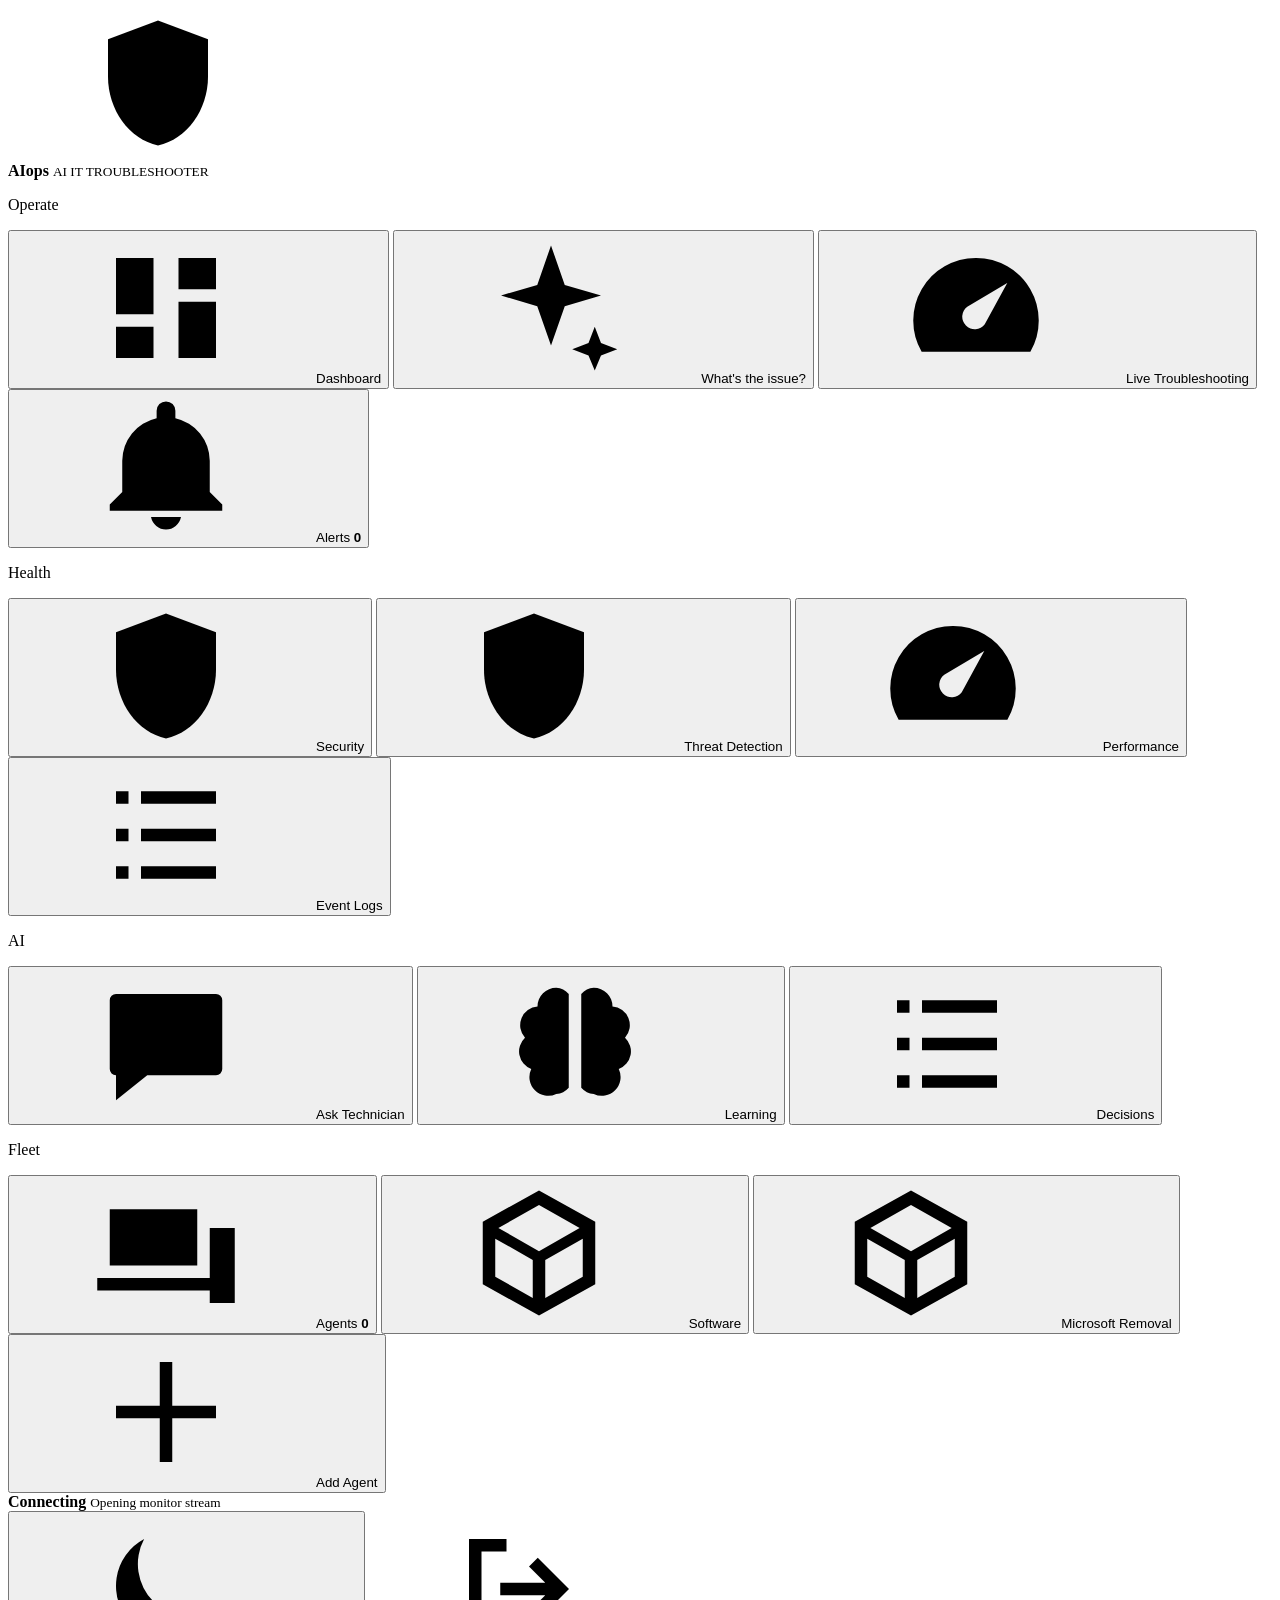
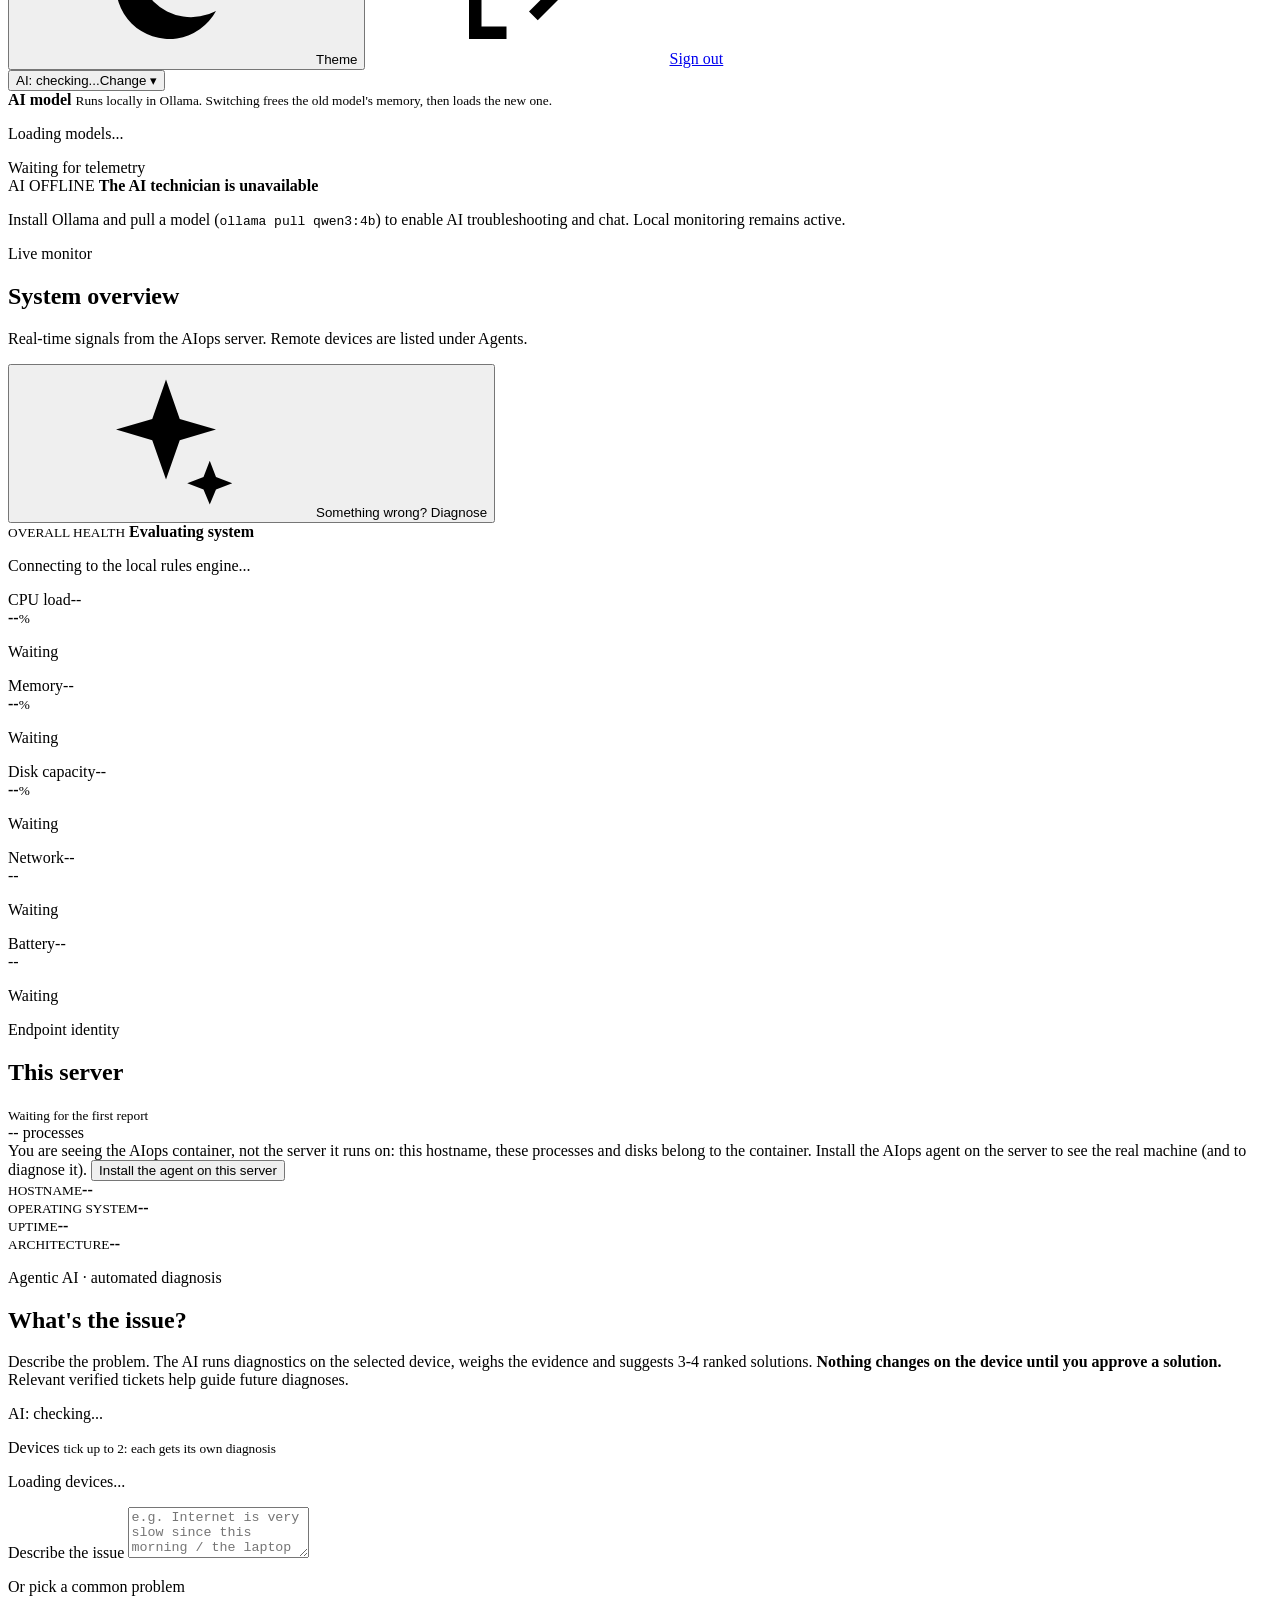
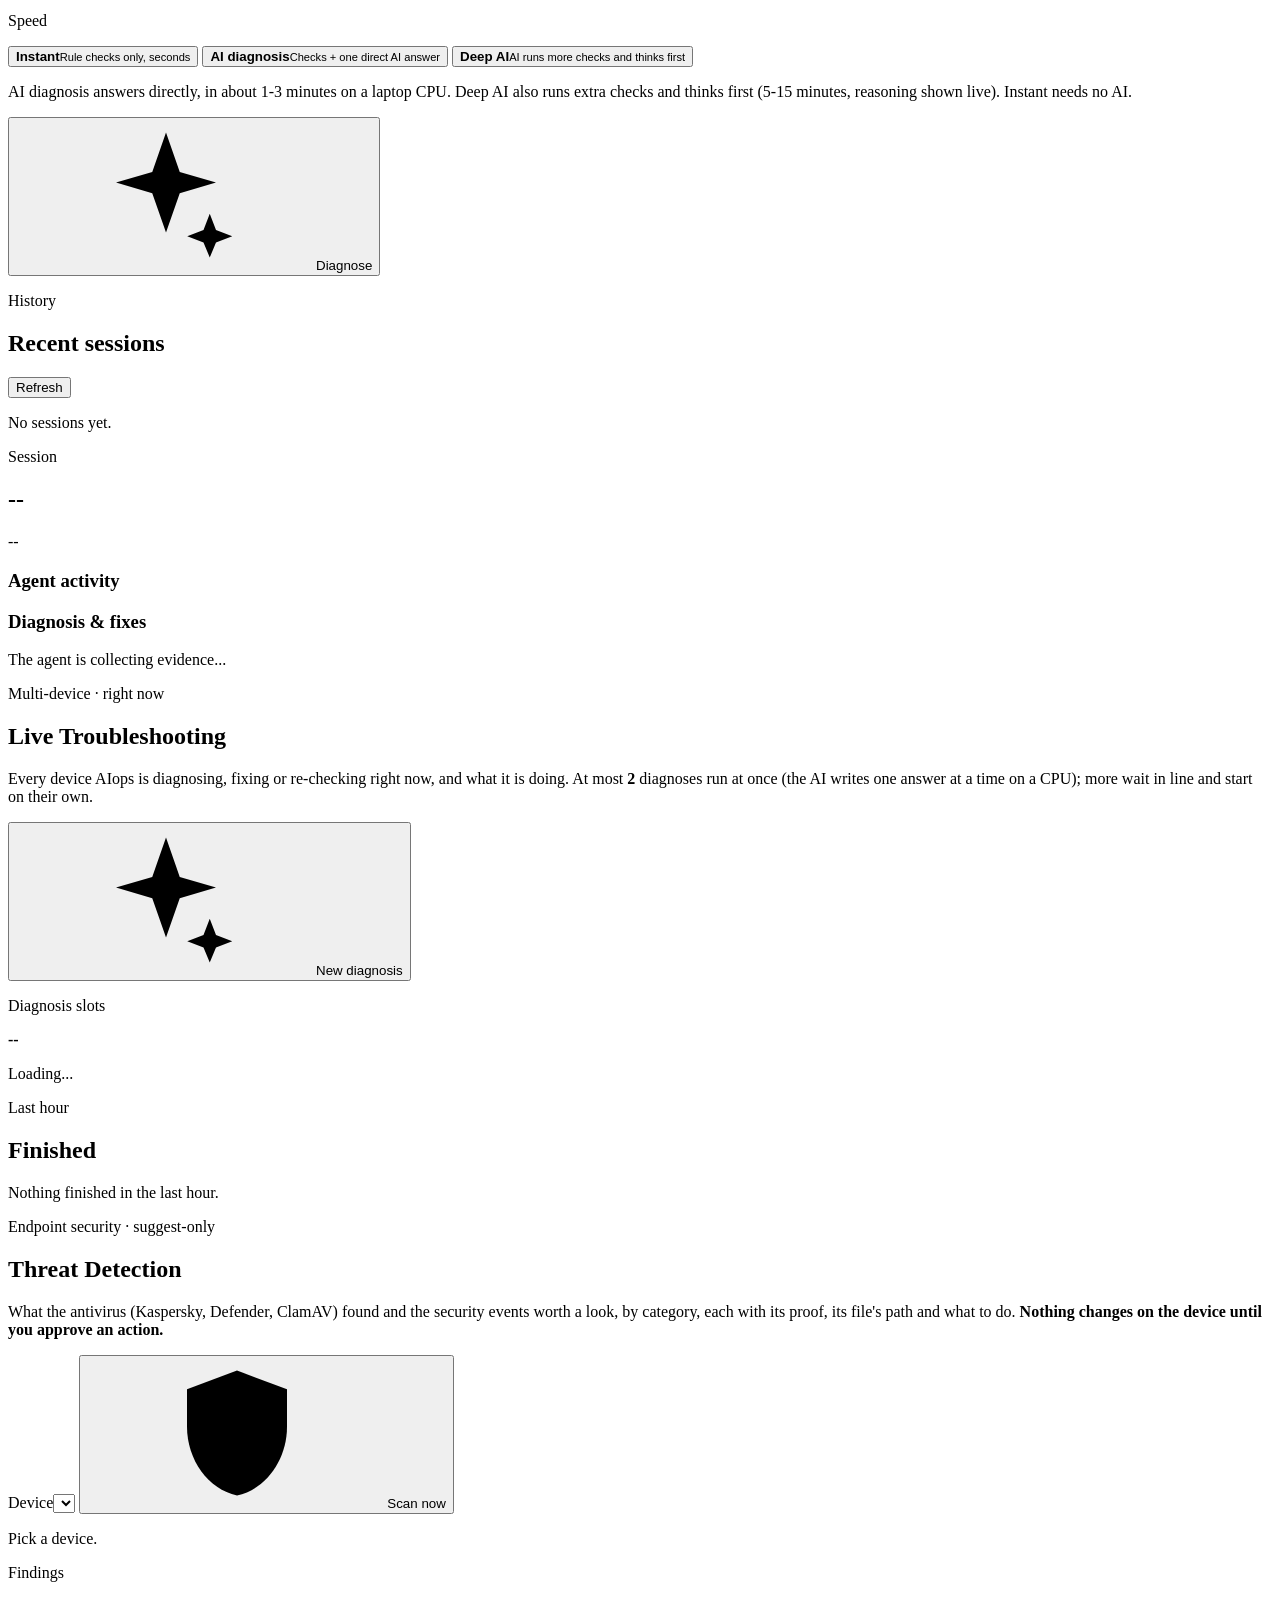
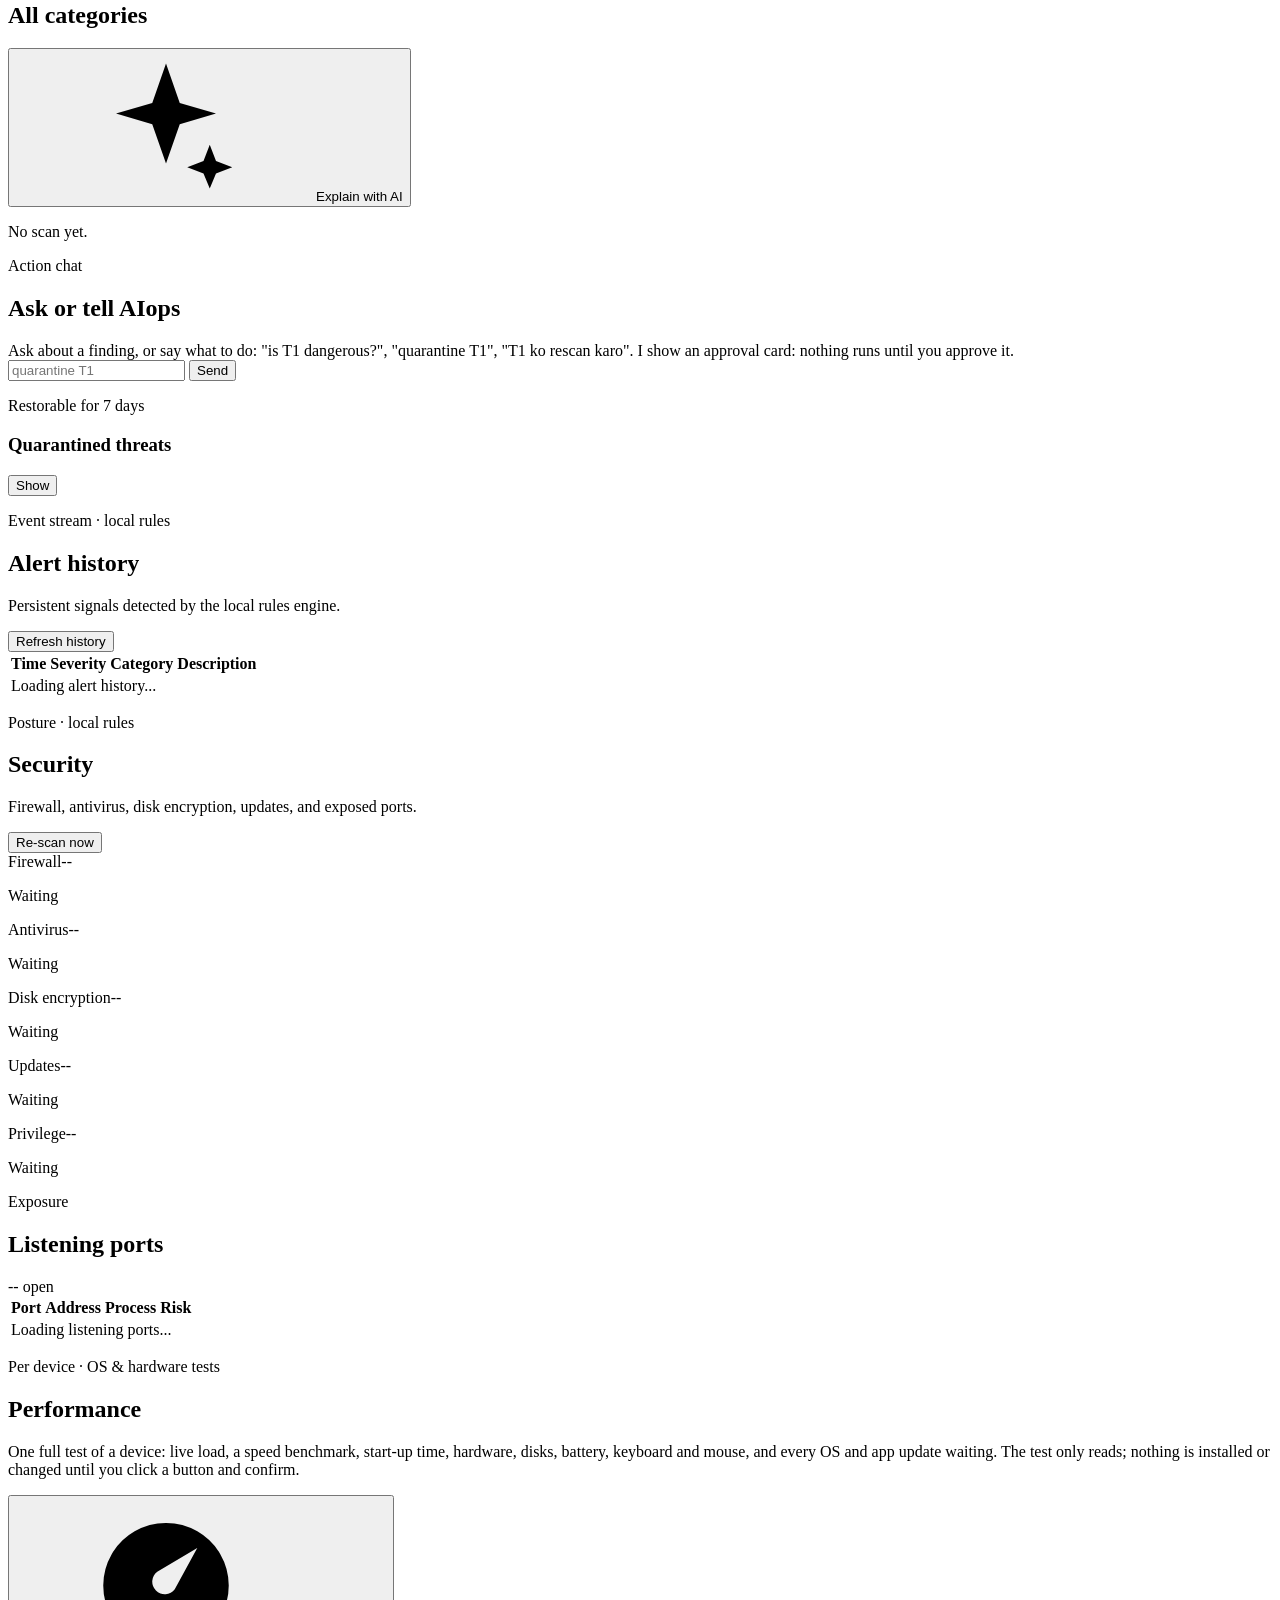
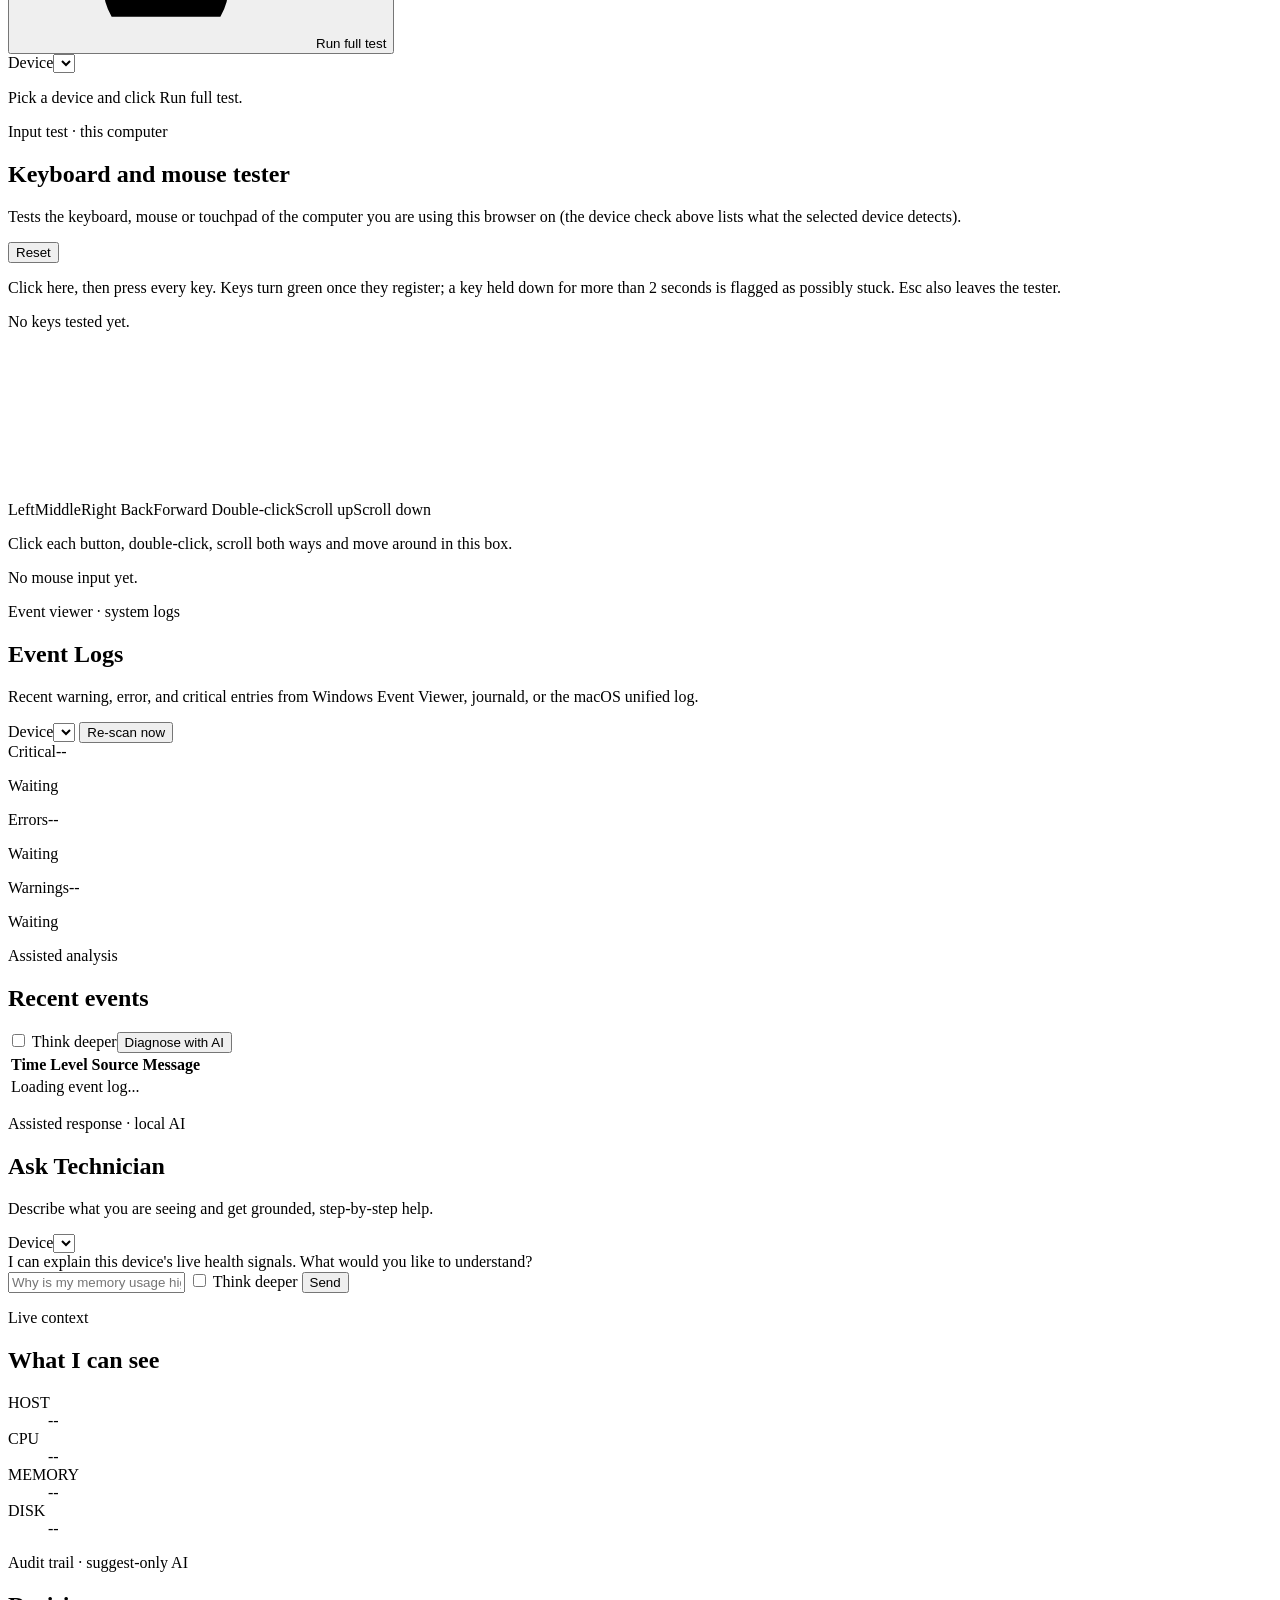
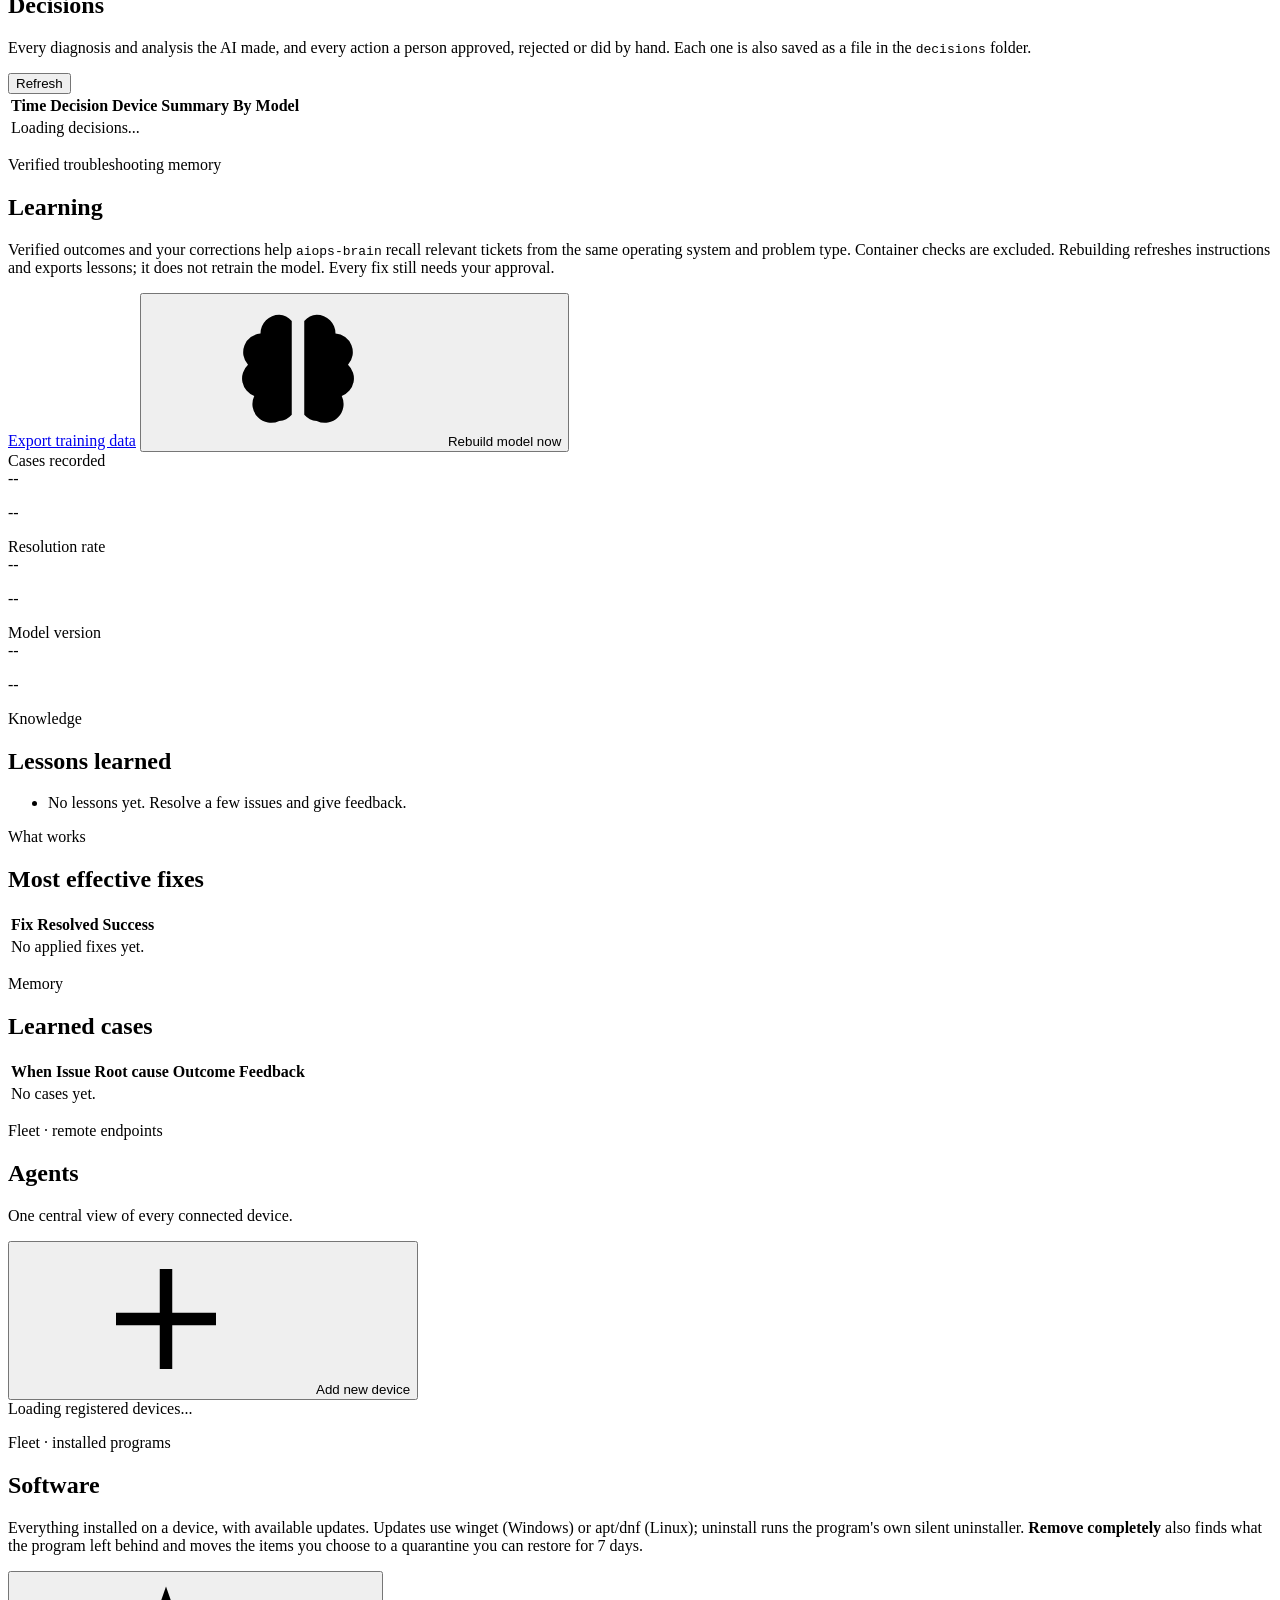
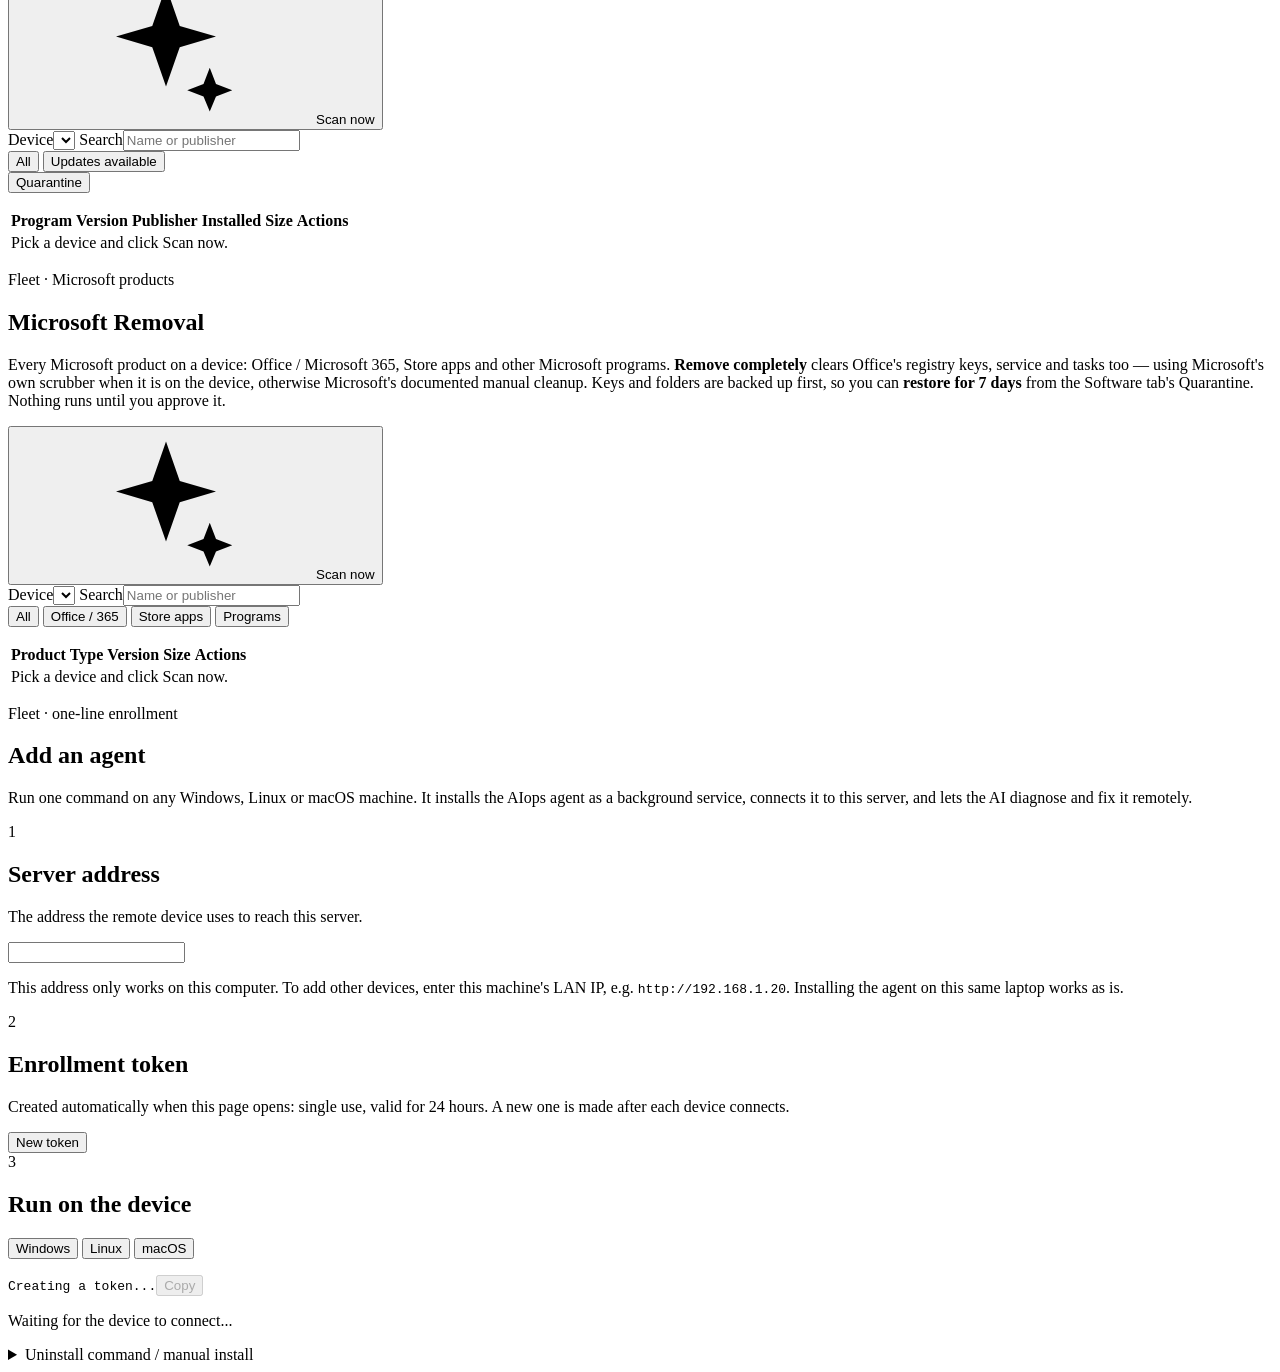
==== frontend/index.html @ 97a1228c "version 1.5.2" ====
<!doctype html>
<html lang="en" data-theme="dark">
<head>
  <meta charset="utf-8">
  <meta name="viewport" content="width=device-width, initial-scale=1">
  <title>AIops · AI IT Troubleshooter</title>
  <link rel="icon" href="data:image/svg+xml,%3Csvg xmlns='http://www.w3.org/2000/svg' viewBox='0 0 32 32'%3E%3Crect width='32' height='32' rx='8' fill='%235b8cff'/%3E%3Cpath d='M16 6l8 3v6c0 5-3.4 9.4-8 11-4.6-1.6-8-6-8-11V9z' fill='white'/%3E%3C/svg%3E">
  <link rel="stylesheet" href="/static/style.css?v=20261030c">
  <script>
    try { const saved = localStorage.getItem('sentinel-theme'); if (saved) document.documentElement.dataset.theme = saved; } catch (_error) {}
  </script>
</head>
<body>
  <svg width="0" height="0" style="position:absolute" aria-hidden="true">
    <symbol id="i-dashboard" viewBox="0 0 24 24"><path d="M4 13h6V4H4zm0 7h6v-5H4zm10 0h6v-9h-6zm0-16v5h6V4z"/></symbol>
    <symbol id="i-spark" viewBox="0 0 24 24"><path d="M12 2l2.2 6.3L20 10l-5.8 1.7L12 18l-2.2-6.3L4 10l5.8-1.7zM19 15l1 2.6 2.6 1-2.6 1L19 22l-1-2.4-2.6-1 2.6-1z"/></symbol>
    <symbol id="i-bell" viewBox="0 0 24 24"><path d="M12 22a2.5 2.5 0 002.4-2h-4.8A2.5 2.5 0 0012 22zm7-6V11a7 7 0 00-5.5-6.8V3a1.5 1.5 0 00-3 0v1.2A7 7 0 005 11v5l-2 2v1h18v-1z"/></symbol>
    <symbol id="i-shield" viewBox="0 0 24 24"><path d="M12 2l8 3v6c0 5.3-3.4 10-8 11-4.6-1-8-5.7-8-11V5z"/></symbol>
    <symbol id="i-gauge" viewBox="0 0 24 24"><path d="M12 4a10 10 0 00-8.7 15h17.4A10 10 0 0012 4zm1.4 10.6a2 2 0 11-2.8-2.8L17 8z"/></symbol>
    <symbol id="i-list" viewBox="0 0 24 24"><path d="M4 5h2v2H4zm4 0h12v2H8zM4 11h2v2H4zm4 0h12v2H8zm-4 6h2v2H4zm4 0h12v2H8z"/></symbol>
    <symbol id="i-chat" viewBox="0 0 24 24"><path d="M4 4h16a1 1 0 011 1v11a1 1 0 01-1 1H9l-5 4v-4H4a1 1 0 01-1-1V5a1 1 0 011-1z"/></symbol>
    <symbol id="i-brain" viewBox="0 0 24 24"><path d="M9 3a3 3 0 00-3 3 3 3 0 00-2 5 3 3 0 001 5 3 3 0 004 4 3 3 0 002-1V4a3 3 0 00-2-1zm6 0a3 3 0 013 3 3 3 0 012 5 3 3 0 01-1 5 3 3 0 01-4 4 3 3 0 01-2-1V4a3 3 0 012-1z"/></symbol>
    <symbol id="i-devices" viewBox="0 0 24 24"><path d="M3 5h14v9H3zm-2 11h18v2H1zM19 8h4v12h-4z"/></symbol>
    <symbol id="i-box" viewBox="0 0 24 24"><path d="M12 2l9 5v10l-9 5-9-5V7zm0 2.3L5.5 8 12 11.7 18.5 8zM5 9.7v6.1l6 3.4v-6.1zm8 9.5l6-3.4V9.7l-6 3.4z"/></symbol>
    <symbol id="i-plus" viewBox="0 0 24 24"><path d="M11 4h2v7h7v2h-7v7h-2v-7H4v-2h7z"/></symbol>
    <symbol id="i-moon" viewBox="0 0 24 24"><path d="M20 15.5A8.5 8.5 0 018.5 4a8.5 8.5 0 1011.5 11.5z"/></symbol>
    <symbol id="i-logout" viewBox="0 0 24 24"><path d="M10 4H4v16h6v-2H6V6h4zm5 3l-1.4 1.4 2.6 2.6H9v2h7.2l-2.6 2.6L15 17l5-5z"/></symbol>
  </svg>

  <div class="app-shell">

    <aside class="sidebar">
      <div class="brand">
        <span class="brand-mark"><svg><use href="#i-shield"/></svg></span>
        <div>
          <strong><span class="brand-ai">AI</span>ops</strong>
          <small>AI IT TROUBLESHOOTER</small>
        </div>
      </div>

      <nav aria-label="Primary navigation">
        <p class="nav-group">Operate</p>
        <button class="nav-item active" data-tab="dashboard"><svg><use href="#i-dashboard"/></svg>Dashboard</button>
        <button class="nav-item nav-highlight" data-tab="troubleshoot"><svg><use href="#i-spark"/></svg>What's the issue?</button>
        <button class="nav-item" data-tab="live"><svg><use href="#i-gauge"/></svg>Live Troubleshooting <b id="live-count"></b></button>
        <button class="nav-item" data-tab="alerts"><svg><use href="#i-bell"/></svg>Alerts <b id="alert-count">0</b></button>
        <p class="nav-group">Health</p>
        <button class="nav-item" data-tab="security"><svg><use href="#i-shield"/></svg>Security</button>
        <button class="nav-item" data-tab="threats"><svg><use href="#i-shield"/></svg>Threat Detection <b id="threat-count"></b></button>
        <button class="nav-item" data-tab="performance"><svg><use href="#i-gauge"/></svg>Performance</button>
        <button class="nav-item" data-tab="logs"><svg><use href="#i-list"/></svg>Event Logs</button>
        <p class="nav-group">AI</p>
        <button class="nav-item" data-tab="technician"><svg><use href="#i-chat"/></svg>Ask Technician</button>
        <button class="nav-item" data-tab="learning"><svg><use href="#i-brain"/></svg>Learning <b id="learn-count"></b></button>
        <button class="nav-item" data-tab="decisions"><svg><use href="#i-list"/></svg>Decisions</button>
        <p class="nav-group">Fleet</p>
        <button class="nav-item" data-tab="agents"><svg><use href="#i-devices"/></svg>Agents <b id="agent-count">0</b></button>
        <button class="nav-item" data-tab="software"><svg><use href="#i-box"/></svg>Software</button>
        <button class="nav-item" data-tab="microsoft"><svg><use href="#i-box"/></svg>Microsoft Removal</button>
        <button class="nav-item" data-tab="add-agent"><svg><use href="#i-plus"/></svg>Add Agent</button>
      </nav>

      <div class="sidebar-foot">
        <div id="connection-state" class="connection-state">
          <span id="connection-dot"></span>
          <div>
            <strong id="connection-label">Connecting</strong>
            <small id="connection-detail">Opening monitor stream</small>
          </div>
        </div>
        <div class="sidebar-actions">
          <button id="theme-toggle" class="icon-button" title="Toggle light / dark theme"><svg><use href="#i-moon"/></svg>Theme</button>
          <a href="/logout" class="icon-button sidebar-logout" title="Sign out"><svg><use href="#i-logout"/></svg>Sign out</a>
        </div>
      </div>
    </aside>

    <main class="content">
      <div class="topbar">
        <div class="model-switcher">
          <button id="ai-chip" class="ai-chip" type="button" aria-haspopup="dialog" aria-expanded="false" aria-controls="model-panel" title="Switch AI model"><span class="dot"></span><span id="ai-chip-text">AI: checking...</span><span class="chip-switch">Change ▾</span></button>
          <div id="model-panel" class="model-panel hidden" role="dialog" aria-label="AI model">
            <div class="model-panel-head">
              <strong>AI model</strong>
              <small>Runs locally in Ollama. Switching frees the old model's memory, then loads the new one.</small>
            </div>
            <div id="model-list" class="model-list"><p class="soft-label">Loading models...</p></div>
            <p id="model-panel-status" class="model-panel-status" role="status"></p>
          </div>
        </div>
        <span id="last-updated" class="timestamp">Waiting for telemetry</span>
      </div>

      <div id="ai-banner" class="ai-banner hidden">
        <span>AI OFFLINE</span>
        <strong>The AI technician is unavailable</strong>
        <p id="ai-banner-detail">Install Ollama and pull a model (<code>ollama pull qwen3:4b</code>) to enable AI troubleshooting and chat. Local monitoring remains active.</p>
      </div>

      <!-- ============================== DASHBOARD ============================== -->
      <section id="dashboard" class="tab active-tab">
        <header class="page-heading">
          <div>
            <p class="kicker">Live monitor</p>
            <h1>System overview</h1>
            <p class="subheading">Real-time signals from the AIops server. Remote devices are listed under Agents.</p>
          </div>
          <button class="primary-button" data-goto="troubleshoot"><svg><use href="#i-spark"/></svg>Something wrong? Diagnose</button>
        </header>

        <div id="health-banner" class="health-banner loading">
          <span class="health-pulse"></span>
          <div>
            <small>OVERALL HEALTH</small>
            <strong id="health-title">Evaluating system</strong>
            <p id="health-message">Connecting to the local rules engine...</p>
          </div>
        </div>

        <div class="metric-grid">
          <article class="metric-card">
            <div class="metric-head"><span>CPU load</span><span id="cpu-state" class="metric-state">--</span></div>
            <div class="gauge" id="cpu-gauge"><strong id="cpu-value">--</strong><small>%</small></div>
            <p id="cpu-detail">Waiting</p>
          </article>
          <article class="metric-card">
            <div class="metric-head"><span>Memory</span><span id="ram-state" class="metric-state">--</span></div>
            <div class="gauge" id="ram-gauge"><strong id="ram-value">--</strong><small>%</small></div>
            <p id="ram-detail">Waiting</p>
          </article>
          <article class="metric-card">
            <div class="metric-head"><span>Disk capacity</span><span id="disk-state" class="metric-state">--</span></div>
            <div class="gauge" id="disk-gauge"><strong id="disk-value">--</strong><small>%</small></div>
            <p id="disk-detail">Waiting</p>
          </article>
          <article class="metric-card">
            <div class="metric-head"><span>Network</span><span id="network-state" class="metric-state">--</span></div>
            <div class="metric-number" id="network-value">--</div>
            <p id="network-detail">Waiting</p>
          </article>
          <article class="metric-card">
            <div class="metric-head"><span>Battery</span><span id="battery-state" class="metric-state">--</span></div>
            <div class="metric-number" id="battery-value">--</div>
            <p id="battery-detail">Waiting</p>
          </article>
        </div>

        <section class="panel">
          <div class="section-heading">
            <div><p class="kicker">Endpoint identity</p><h2>This server</h2><small id="server-source" class="soft-label">Waiting for the first report</small></div>
            <span id="process-count" class="soft-label">-- processes</span>
          </div>
          <div id="server-container-note" class="enroll-warning hidden">
            You are seeing the AIops container, not the server it runs on: this hostname, these processes and disks belong to the container.
            Install the AIops agent on the server to see the real machine (and to diagnose it).
            <button id="install-server-agent" class="ghost-button" type="button">Install the agent on this server</button>
          </div>
          <div class="overview-grid">
            <div><small>HOSTNAME</small><strong id="hostname">--</strong></div>
            <div><small>OPERATING SYSTEM</small><strong id="os-name">--</strong></div>
            <div><small>UPTIME</small><strong id="uptime">--</strong></div>
            <div><small>ARCHITECTURE</small><strong id="architecture">--</strong></div>
          </div>
        </section>
      </section>

      <!-- ============================== TROUBLESHOOT ============================== -->
      <section id="troubleshoot" class="tab">
        <header class="page-heading">
          <div>
            <p class="kicker">Agentic AI · automated diagnosis</p>
            <h1>What's the issue?</h1>
            <p class="subheading">Describe the problem. The AI runs diagnostics on the selected device, weighs the evidence and suggests 3-4 ranked solutions. <strong>Nothing changes on the device until you approve a solution.</strong> Relevant verified tickets help guide future diagnoses.</p>
          </div>
          <span id="ai-model-label" class="soft-label">AI: checking...</span>
        </header>

        <div class="ts-layout">
          <section class="panel ts-form">
            <p class="field-label">Devices <small id="ts-devices-hint" class="soft-label">tick up to 2: each gets its own diagnosis</small></p>
            <div id="ts-devices" class="ts-device-list" role="group" aria-label="Devices to diagnose"><p class="soft-label">Loading devices...</p></div>
            <label class="field-label" for="ts-issue">Describe the issue</label>
            <textarea id="ts-issue" class="field-input" rows="3" maxlength="1000" placeholder="e.g. Internet is very slow since this morning / the laptop hangs whenever Chrome is open"></textarea>
            <p class="field-label">Or pick a common problem</p>
            <div id="ts-playbooks" class="playbook-grid"></div>
            <p class="field-label">Speed</p>
            <div id="ts-mode" class="mode-toggle" role="radiogroup" aria-label="Diagnosis speed">
              <button type="button" class="mode-option" data-mode="instant" role="radio" aria-checked="false"><strong>Instant</strong><small>Rule checks only, seconds</small></button>
              <button type="button" class="mode-option active" data-mode="fast" role="radio" aria-checked="true"><strong>AI diagnosis</strong><small>Checks + one direct AI answer</small></button>
              <button type="button" class="mode-option" data-mode="deep" role="radio" aria-checked="false"><strong>Deep AI</strong><small>AI runs more checks and thinks first</small></button>
            </div>
            <p class="soft-label ts-mode-note">AI diagnosis answers directly, in about 1-3 minutes on a laptop CPU. Deep AI also runs extra checks and thinks first (5-15 minutes, reasoning shown live). Instant needs no AI.</p>
            <div class="ts-actions">
              <button id="ts-start" class="primary-button"><svg><use href="#i-spark"/></svg>Diagnose</button>
              <span id="ts-form-status" class="soft-label"></span>
            </div>
          </section>
          <aside class="panel ts-history">
            <div class="section-heading"><div><p class="kicker">History</p><h2>Recent sessions</h2></div><button id="ts-refresh-history" class="ghost-button">Refresh</button></div>
            <div id="ts-history" class="ts-history-list"><p class="soft-label">No sessions yet.</p></div>
          </aside>
        </div>

        <section id="ts-session" class="panel hidden">
          <div id="ts-session-switch" class="ts-session-switch hidden" role="tablist" aria-label="Sessions started together"></div>
          <div class="section-heading">
            <div><p class="kicker" id="ts-session-device">Session</p><h2 id="ts-session-issue">--</h2></div>
            <span id="ts-session-status" class="status-pill">--</span>
          </div>
          <div class="ts-columns">
            <div>
              <h3 class="ts-subhead">Agent activity</h3>
              <ol id="ts-steps" class="ts-steps"></ol>
            </div>
            <div>
              <h3 class="ts-subhead">Diagnosis &amp; fixes</h3>
              <div id="ts-report" class="ts-report"><p class="soft-label">The agent is collecting evidence...</p></div>
            </div>
          </div>
        </section>
      </section>

      <!-- ============================== LIVE TROUBLESHOOTING ============================== -->
      <section id="live" class="tab">
        <header class="page-heading">
          <div>
            <p class="kicker">Multi-device · right now</p>
            <h1>Live Troubleshooting</h1>
            <p class="subheading">Every device AIops is diagnosing, fixing or re-checking right now, and what it is doing. At most <strong id="live-limit">2</strong> diagnoses run at once (the AI writes one answer at a time on a CPU); more wait in line and start on their own.</p>
          </div>
          <button class="primary-button" type="button" data-goto="troubleshoot"><svg><use href="#i-spark"/></svg>New diagnosis</button>
        </header>
        <section class="panel">
          <div class="live-slots">
            <div><p class="kicker">Diagnosis slots</p><strong id="live-slots-text">--</strong></div>
            <div id="live-slot-bar" class="live-slot-bar" aria-hidden="true"></div>
          </div>
          <div id="live-sessions" class="live-grid"><p class="soft-label">Loading...</p></div>
        </section>
        <section class="panel">
          <div class="section-heading"><div><p class="kicker">Last hour</p><h2>Finished</h2></div></div>
          <div id="live-recent" class="ts-history-list"><p class="soft-label">Nothing finished in the last hour.</p></div>
        </section>
      </section>

      <!-- ============================== THREAT DETECTION ============================== -->
      <section id="threats" class="tab">
        <header class="page-heading">
          <div>
            <p class="kicker">Endpoint security · suggest-only</p>
            <h1>Threat Detection</h1>
            <p class="subheading">What the antivirus (Kaspersky, Defender, ClamAV) found and the security events worth a look, by category, each with its proof, its file's path and what to do. <strong>Nothing changes on the device until you approve an action.</strong></p>
          </div>
          <div class="button-row">
            <label class="device-picker"><span>Device</span><select id="threat-device" class="field-input"></select></label>
            <button id="threat-scan" class="primary-button" type="button"><svg><use href="#i-shield"/></svg>Scan now</button>
          </div>
        </header>
        <section class="panel threat-head">
          <p id="threat-status" class="soft-label">Pick a device.</p>
          <div id="threat-sources" class="threat-sources"></div>
          <div id="threat-categories" class="threat-categories"></div>
        </section>
        <div class="threat-layout">
          <section class="panel">
            <div class="section-heading">
              <div><p class="kicker">Findings</p><h2 id="threat-filter-title">All categories</h2></div>
              <button id="threat-explain" class="ghost-button" type="button"><svg><use href="#i-spark"/></svg>Explain with AI</button>
            </div>
            <div id="threat-explanation" class="threat-explanation hidden"></div>
            <div id="threat-findings" class="threat-findings"><p class="soft-label">No scan yet.</p></div>
          </section>
          <aside class="panel threat-chat">
            <div class="section-heading"><div><p class="kicker">Action chat</p><h2>Ask or tell AIops</h2></div></div>
            <div id="threat-chat-messages" class="chat-messages">
              <div class="chat-message assistant">Ask about a finding, or say what to do: "is T1 dangerous?", "quarantine T1", "T1 ko rescan karo". I show an approval card: nothing runs until you approve it.</div>
            </div>
            <form id="threat-chat-form" class="chat-form">
              <input id="threat-chat-input" autocomplete="off" maxlength="1000" placeholder="quarantine T1" aria-label="Ask or tell AIops">
              <button type="submit">Send</button>
            </form>
            <div class="threat-quarantine">
              <div class="section-heading"><div><p class="kicker">Restorable for 7 days</p><h3>Quarantined threats</h3></div><button id="threat-quarantine-load" class="ghost-button" type="button">Show</button></div>
              <div id="threat-quarantine-list"></div>
            </div>
          </aside>
        </div>
        <dialog id="threat-dialog" class="threat-dialog">
          <form method="dialog">
            <p class="kicker" id="threat-dialog-kicker">Approve an action</p>
            <h3 id="threat-dialog-title">--</h3>
            <p id="threat-dialog-text"></p>
            <p id="threat-dialog-path" class="threat-path-line"></p>
            <label id="threat-dialog-confirm-wrap" class="hidden">Type the file name to delete it permanently: <code id="threat-dialog-name"></code>
              <input id="threat-dialog-confirm" class="field-input" autocomplete="off" aria-label="File name">
            </label>
            <p class="soft-label">AIops runs it only because you approve it now. The approval is recorded under Decisions.</p>
            <div class="button-row">
              <button class="ghost-button" value="cancel" type="submit">Cancel</button>
              <button id="threat-dialog-ok" class="primary-button" value="ok" type="submit">Approve &amp; run</button>
            </div>
          </form>
        </dialog>
      </section>

      <!-- ============================== ALERTS ============================== -->
      <section id="alerts" class="tab">
        <header class="page-heading">
          <div>
            <p class="kicker">Event stream · local rules</p>
            <h1>Alert history</h1>
            <p class="subheading">Persistent signals detected by the local rules engine.</p>
          </div>
          <button id="refresh-alerts" class="ghost-button">Refresh history</button>
        </header>
        <div class="table-wrap">
          <table>
            <thead><tr><th>Time</th><th>Severity</th><th>Category</th><th>Description</th><th></th></tr></thead>
            <tbody id="alerts-body"><tr><td colspan="5" class="empty-state">Loading alert history...</td></tr></tbody>
          </table>
        </div>
      </section>

      <!-- ============================== SECURITY ============================== -->
      <section id="security" class="tab">
        <header class="page-heading">
          <div>
            <p class="kicker">Posture · local rules</p>
            <h1>Security</h1>
            <p class="subheading">Firewall, antivirus, disk encryption, updates, and exposed ports.</p>
          </div>
          <button id="refresh-security" class="ghost-button">Re-scan now</button>
        </header>

        <div class="metric-grid status-grid">
          <article class="metric-card" id="firewall-card"><div class="metric-head"><span>Firewall</span><span id="firewall-state" class="metric-state">--</span></div><p id="firewall-detail">Waiting</p></article>
          <article class="metric-card" id="antivirus-card"><div class="metric-head"><span>Antivirus</span><span id="antivirus-state" class="metric-state">--</span></div><p id="antivirus-detail">Waiting</p></article>
          <article class="metric-card" id="encryption-card"><div class="metric-head"><span>Disk encryption</span><span id="encryption-state" class="metric-state">--</span></div><p id="encryption-detail">Waiting</p></article>
          <article class="metric-card" id="updates-card"><div class="metric-head"><span>Updates</span><span id="updates-state" class="metric-state">--</span></div><p id="updates-detail">Waiting</p></article>
          <article class="metric-card" id="admin-card"><div class="metric-head"><span>Privilege</span><span id="admin-state" class="metric-state">--</span></div><p id="admin-detail">Waiting</p></article>
        </div>

        <section class="panel">
          <div class="section-heading">
            <div><p class="kicker">Exposure</p><h2>Listening ports</h2></div>
            <span id="ports-count" class="soft-label">-- open</span>
          </div>
          <div class="table-wrap flat">
            <table>
              <thead><tr><th>Port</th><th>Address</th><th>Process</th><th>Risk</th></tr></thead>
              <tbody id="ports-body"><tr><td colspan="4" class="empty-state">Loading listening ports...</td></tr></tbody>
            </table>
          </div>
        </section>
      </section>

      <!-- ============================== PERFORMANCE ============================== -->
      <section id="performance" class="tab">
        <header class="page-heading">
          <div>
            <p class="kicker">Per device · OS &amp; hardware tests</p>
            <h1>Performance</h1>
            <p class="subheading">One full test of a device: live load, a speed benchmark, start-up time, hardware, disks, battery, keyboard and mouse, and every OS and app update waiting. The test only reads; nothing is installed or changed until you click a button and confirm.</p>
          </div>
          <button id="perf-run" class="primary-button" type="button"><svg><use href="#i-gauge"/></svg>Run full test</button>
        </header>
        <div class="sw-toolbar">
          <label class="sw-field"><span>Device</span><select id="perf-device" class="field-input"></select></label>
          <p id="perf-status" class="sw-status perf-status" role="status">Pick a device and click Run full test.</p>
        </div>

        <section id="perf-ai" class="panel perf-ai hidden" aria-live="polite"></section>
        <div id="perf-findings" class="perf-findings hidden"></div>
        <div id="perf-sections" class="perf-grid"></div>
        <section id="perf-updates" class="panel hidden"></section>

        <section class="panel perf-input-test">
          <div class="section-heading">
            <div><p class="kicker">Input test · this computer</p><h2>Keyboard and mouse tester</h2>
              <p class="soft-label">Tests the keyboard, mouse or touchpad of the computer you are using this browser on (the device check above lists what the selected device detects).</p></div>
            <button id="input-reset" class="ghost-button" type="button">Reset</button>
          </div>
          <div class="input-test-grid">
            <div>
              <div id="kb-tester" class="kb-tester" tabindex="0" aria-label="Keyboard tester: click here, then press every key">
                <p class="kb-hint">Click here, then press every key. Keys turn green once they register; a key held down for more than 2 seconds is flagged as possibly stuck. Esc also leaves the tester.</p>
                <div id="kb-layout" class="kb-layout"></div>
              </div>
              <p id="kb-result" class="soft-label" role="status">No keys tested yet.</p>
            </div>
            <div>
              <div id="mouse-pad" class="mouse-pad" aria-label="Mouse tester: click, double-click, scroll and move in this area">
                <canvas id="mouse-trail" class="mouse-trail"></canvas>
                <div class="mouse-buttons">
                  <span class="mouse-btn" data-mouse-btn="0">Left</span><span class="mouse-btn" data-mouse-btn="1">Middle</span><span class="mouse-btn" data-mouse-btn="2">Right</span>
                  <span class="mouse-btn" data-mouse-btn="3">Back</span><span class="mouse-btn" data-mouse-btn="4">Forward</span>
                  <span class="mouse-btn" data-mouse-btn="dbl">Double-click</span><span class="mouse-btn" data-mouse-btn="up">Scroll up</span><span class="mouse-btn" data-mouse-btn="down">Scroll down</span>
                </div>
                <p class="kb-hint">Click each button, double-click, scroll both ways and move around in this box.</p>
              </div>
              <p id="mouse-result" class="soft-label" role="status">No mouse input yet.</p>
            </div>
          </div>
        </section>
      </section>

      <!-- ============================== EVENT LOGS ============================== -->
      <section id="logs" class="tab">
        <header class="page-heading">
          <div>
            <p class="kicker">Event viewer · system logs</p>
            <h1>Event Logs</h1>
            <p class="subheading">Recent warning, error, and critical entries from Windows Event Viewer, journald, or the macOS unified log.</p>
          </div>
          <div class="button-row">
            <label class="device-picker"><span>Device</span><select id="logs-device" class="field-input"></select></label>
            <button id="refresh-logs" class="ghost-button">Re-scan now</button>
          </div>
        </header>

        <div class="metric-grid status-grid">
          <article class="metric-card" id="logs-critical-card"><div class="metric-head"><span>Critical</span><span id="logs-critical-state" class="metric-state">--</span></div><p id="logs-critical-detail">Waiting</p></article>
          <article class="metric-card" id="logs-error-card"><div class="metric-head"><span>Errors</span><span id="logs-error-state" class="metric-state">--</span></div><p id="logs-error-detail">Waiting</p></article>
          <article class="metric-card" id="logs-warning-card"><div class="metric-head"><span>Warnings</span><span id="logs-warning-state" class="metric-state">--</span></div><p id="logs-warning-detail">Waiting</p></article>
        </div>

        <section class="panel">
          <div class="section-heading">
            <div><p class="kicker">Assisted analysis</p><h2>Recent events</h2></div>
            <div class="button-row"><label class="think-toggle" title="The AI reasons step by step before answering: better answers, but several minutes on a laptop CPU"><input type="checkbox" id="logs-think"> Think deeper</label><button id="diagnose-logs-button" class="ghost-button">Diagnose with AI</button></div>
          </div>
          <div id="logs-diagnosis" class="diagnosis hidden"></div>
          <div class="table-wrap flat">
            <table>
              <thead><tr><th>Time</th><th>Level</th><th>Source</th><th>Message</th></tr></thead>
              <tbody id="logs-body"><tr><td colspan="4" class="empty-state">Loading event log...</td></tr></tbody>
            </table>
          </div>
        </section>
      </section>

      <!-- ============================== ASK TECHNICIAN ============================== -->
      <section id="technician" class="tab">
        <header class="page-heading">
          <div>
            <p class="kicker">Assisted response · local AI</p>
            <h1>Ask Technician</h1>
            <p class="subheading">Describe what you are seeing and get grounded, step-by-step help.</p>
          </div>
          <label class="device-picker"><span>Device</span><select id="chat-device" class="field-input"></select></label>
        </header>
        <div class="chat-layout">
          <section class="chat-panel">
            <div id="chat-messages" class="chat-messages">
              <div class="chat-message assistant">I can explain this device's live health signals. What would you like to understand?</div>
            </div>
            <form id="chat-form" class="chat-form">
              <input id="chat-input" autocomplete="off" placeholder="Why is my memory usage high?" aria-label="Ask the technician">
              <label class="think-toggle" title="The AI reasons step by step before answering: better answers, but several minutes on a laptop CPU"><input type="checkbox" id="chat-think"> Think deeper</label>
              <button type="submit">Send</button>
            </form>
          </section>
          <aside class="context-panel">
            <p class="kicker">Live context</p>
            <h2>What I can see</h2>
            <dl>
              <div><dt>HOST</dt><dd id="chat-host">--</dd></div>
              <div><dt>CPU</dt><dd id="chat-cpu">--</dd></div>
              <div><dt>MEMORY</dt><dd id="chat-ram">--</dd></div>
              <div><dt>DISK</dt><dd id="chat-disk">--</dd></div>
            </dl>
          </aside>
        </div>
      </section>

      <!-- ============================== LEARNING ============================== -->
      <section id="decisions" class="tab">
        <header class="page-heading">
          <div>
            <p class="kicker">Audit trail · suggest-only AI</p>
            <h1>Decisions</h1>
            <p class="subheading">Every diagnosis and analysis the AI made, and every action a person approved, rejected or did by hand. Each one is also saved as a file in the <code id="decisions-folder">decisions</code> folder.</p>
          </div>
          <button id="decisions-refresh" class="ghost-button">Refresh</button>
        </header>
        <div class="table-wrap">
          <table>
            <thead><tr><th>Time</th><th>Decision</th><th>Device</th><th>Summary</th><th>By</th><th>Model</th></tr></thead>
            <tbody id="decisions-body"><tr><td colspan="6" class="empty-state">Loading decisions...</td></tr></tbody>
          </table>
        </div>
      </section>

      <section id="learning" class="tab">
        <header class="page-heading">
          <div>
            <p class="kicker">Verified troubleshooting memory</p>
            <h1>Learning</h1>
            <p class="subheading">Verified outcomes and your corrections help <code id="learn-model-name">aiops-brain</code> recall relevant tickets from the same operating system and problem type. Container checks are excluded. Rebuilding refreshes instructions and exports lessons; it does not retrain the model. Every fix still needs your approval.</p>
          </div>
          <div class="button-row">
            <a id="learn-dataset" class="ghost-button" href="/api/learning/dataset">Export training data</a>
            <button id="learn-rebuild" class="primary-button"><svg><use href="#i-brain"/></svg>Rebuild model now</button>
          </div>
        </header>

        <div class="metric-grid status-grid">
          <article class="metric-card"><div class="metric-head"><span>Cases recorded</span></div><div class="metric-number" id="learn-total">--</div><p id="learn-trusted">--</p></article>
          <article class="metric-card"><div class="metric-head"><span>Resolution rate</span></div><div class="metric-number" id="learn-rate">--</div><p id="learn-outcomes">--</p></article>
          <article class="metric-card"><div class="metric-head"><span>Model version</span></div><div class="metric-number" id="learn-version">--</div><p id="learn-model-detail">--</p></article>
        </div>
        <p id="learn-status" class="soft-label"></p>

        <div class="learn-layout">
          <section class="panel">
            <div class="section-heading"><div><p class="kicker">Knowledge</p><h2>Lessons learned</h2></div></div>
            <ul id="learn-lessons" class="lesson-list"><li class="soft-label">No lessons yet. Resolve a few issues and give feedback.</li></ul>
          </section>
          <section class="panel">
            <div class="section-heading"><div><p class="kicker">What works</p><h2>Most effective fixes</h2></div></div>
            <div class="table-wrap flat">
              <table class="compact-table">
                <thead><tr><th>Fix</th><th>Resolved</th><th>Success</th></tr></thead>
                <tbody id="learn-top-fixes"><tr><td colspan="3" class="empty-state">No applied fixes yet.</td></tr></tbody>
              </table>
            </div>
          </section>
        </div>

        <section class="panel">
          <div class="section-heading"><div><p class="kicker">Memory</p><h2>Learned cases</h2></div></div>
          <div class="table-wrap flat">
            <table>
              <thead><tr><th>When</th><th>Issue</th><th>Root cause</th><th>Outcome</th><th>Feedback</th></tr></thead>
              <tbody id="learn-cases"><tr><td colspan="5" class="empty-state">No cases yet.</td></tr></tbody>
            </table>
          </div>
        </section>
      </section>

      <!-- ============================== AGENTS ============================== -->
      <section id="agents" class="tab">
        <header class="page-heading">
          <div>
            <p class="kicker">Fleet · remote endpoints</p>
            <h1>Agents</h1>
            <p class="subheading">One central view of every connected device.</p>
          </div>
          <button id="add-agent-button" class="primary-button"><svg><use href="#i-plus"/></svg>Add new device</button>
        </header>
        <div id="os-count-summary" class="os-count-summary"></div>
        <div id="agents-grid" class="agents-grid"><div class="empty-state">Loading registered devices...</div></div>
        <section id="device-detail" class="device-detail hidden"></section>
      </section>

      <!-- ============================== SOFTWARE ============================== -->
      <section id="software" class="tab">
        <header class="page-heading">
          <div>
            <p class="kicker">Fleet · installed programs</p>
            <h1>Software</h1>
            <p class="subheading">Everything installed on a device, with available updates. Updates use winget (Windows) or apt/dnf (Linux); uninstall runs the program's own silent uninstaller. <strong>Remove completely</strong> also finds what the program left behind and moves the items you choose to a quarantine you can restore for 7 days.</p>
          </div>
          <button id="sw-scan" class="primary-button"><svg><use href="#i-spark"/></svg>Scan now</button>
        </header>
        <div class="sw-toolbar">
          <label class="sw-field"><span>Device</span><select id="sw-device" class="field-input"></select></label>
          <label class="sw-field sw-search"><span>Search</span><input id="sw-search" class="field-input" type="search" placeholder="Name or publisher"></label>
          <div id="sw-filter" class="mode-toggle sw-filter" role="radiogroup" aria-label="Filter">
            <button class="mode-option active" type="button" data-filter="all" role="radio" aria-checked="true">All</button>
            <button class="mode-option" type="button" data-filter="updates" role="radio" aria-checked="false">Updates available</button>
          </div>
          <button id="sw-quarantine-btn" class="ghost-button" type="button" title="Leftovers moved aside by Remove completely, restorable for 7 days">Quarantine</button>
        </div>
        <p id="sw-status" class="sw-status" role="status"></p>
        <section id="sw-leftovers" class="panel sw-panel hidden" aria-live="polite"></section>
        <section id="sw-quarantine" class="panel sw-panel hidden"></section>
        <div class="table-wrap">
          <table class="sw-table">
            <thead><tr><th>Program</th><th>Version</th><th>Publisher</th><th>Installed</th><th>Size</th><th class="sw-actions-col">Actions</th></tr></thead>
            <tbody id="sw-body"><tr><td colspan="6" class="empty-state">Pick a device and click Scan now.</td></tr></tbody>
          </table>
        </div>
      </section>

      <!-- ============================== MICROSOFT REMOVAL ============================== -->
      <section id="microsoft" class="tab">
        <header class="page-heading">
          <div>
            <p class="kicker">Fleet · Microsoft products</p>
            <h1>Microsoft Removal</h1>
            <p class="subheading">Every Microsoft product on a device: Office / Microsoft 365, Store apps and other Microsoft programs. <strong>Remove completely</strong> clears Office's registry keys, service and tasks too — using Microsoft's own scrubber when it is on the device, otherwise Microsoft's documented manual cleanup. Keys and folders are backed up first, so you can <strong>restore for 7 days</strong> from the Software tab's Quarantine. Nothing runs until you approve it.</p>
          </div>
          <button id="ms-scan" class="primary-button"><svg><use href="#i-spark"/></svg>Scan now</button>
        </header>
        <div class="sw-toolbar">
          <label class="sw-field"><span>Device</span><select id="ms-device" class="field-input"></select></label>
          <label class="sw-field sw-search"><span>Search</span><input id="ms-search" class="field-input" type="search" placeholder="Name or publisher"></label>
          <div id="ms-filter" class="mode-toggle sw-filter" role="radiogroup" aria-label="Filter">
            <button class="mode-option active" type="button" data-ms-filter="all" role="radio" aria-checked="true">All</button>
            <button class="mode-option" type="button" data-ms-filter="office" role="radio" aria-checked="false">Office / 365</button>
            <button class="mode-option" type="button" data-ms-filter="appx" role="radio" aria-checked="false">Store apps</button>
            <button class="mode-option" type="button" data-ms-filter="program" role="radio" aria-checked="false">Programs</button>
          </div>
        </div>
        <div id="ms-blocker" class="ms-blocker hidden" role="status"></div>
        <p id="ms-status" class="sw-status" role="status"></p>
        <div class="table-wrap">
          <table class="sw-table">
            <thead><tr><th>Product</th><th>Type</th><th>Version</th><th>Size</th><th class="sw-actions-col">Actions</th></tr></thead>
            <tbody id="ms-body"><tr><td colspan="5" class="empty-state">Pick a device and click Scan now.</td></tr></tbody>
          </table>
        </div>
      </section>

      <!-- ============================== ADD AGENT ============================== -->
      <section id="add-agent" class="tab">
        <header class="page-heading">
          <div>
            <p class="kicker">Fleet · one-line enrollment</p>
            <h1>Add an agent</h1>
            <p class="subheading">Run one command on any Windows, Linux or macOS machine. It installs the AIops agent as a background service, connects it to this server, and lets the AI diagnose and fix it remotely.</p>
          </div>
        </header>

        <div class="enroll-steps">
          <section class="panel enroll-step">
            <span class="step-number">1</span>
            <h2>Server address</h2>
            <p class="modal-copy">The address the remote device uses to reach this server.</p>
            <input id="enroll-server" class="field-input" autocomplete="off" spellcheck="false">
            <p id="enroll-server-warning" class="enroll-warning hidden">This address only works on this computer. To add other devices, enter this machine's LAN IP, e.g. <code>http://192.168.1.20</code>. Installing the agent on this same laptop works as is.</p>
            <p id="enroll-ngrok-note" class="enroll-warning hidden"></p>
          </section>

          <section id="enroll-token-step" class="panel enroll-step">
            <span class="step-number">2</span>
            <h2>Enrollment token</h2>
            <p class="modal-copy">Created automatically when this page opens: single use, valid for 24 hours. A new one is made after each device connects.</p>
            <div class="enroll-row">
              <button id="generate-token-button" class="ghost-button" type="button">New token</button>
            </div>
            <div id="token-result" class="token-result hidden"></div>
          </section>

          <section class="panel enroll-step">
            <span id="enroll-run-number" class="step-number">3</span>
            <h2>Run on the device</h2>
            <div class="platform-tabs">
              <button data-platform="windows" class="platform-tab active">Windows</button>
              <button data-platform="linux" class="platform-tab">Linux</button>
              <button data-platform="mac" class="platform-tab">macOS</button>
            </div>
            <p id="install-hint" class="modal-copy"></p>
            <div class="code-block"><code id="install-command">Creating a token...</code><button id="copy-install" class="ghost-button" disabled>Copy</button></div>
            <p id="enroll-wait" class="enroll-wait hidden"><span class="health-pulse"></span><span id="enroll-wait-text">Waiting for the device to connect...</span></p>
            <details class="enroll-more">
              <summary>Uninstall command / manual install</summary>
              <p class="modal-copy">Uninstall:</p>
              <div class="code-block"><code id="uninstall-command"></code></div>
              <p class="modal-copy">Manual: copy the <code>agent/</code> folder to the device, create <code>agent_config.json</code> from <code>agent_config.example.json</code>, then run <code>pip install -r agent_requirements.txt &amp;&amp; python monitor_agent.py</code>.</p>
              <button id="download-agent-button" class="ghost-button">Download prebuilt binary</button>
              <div id="install-instructions" class="install-instructions hidden"></div>
            </details>
          </section>
        </div>
      </section>

    </main>
  </div>

  <div id="toast" class="toast hidden" role="status" aria-live="polite"></div>
  <script src="/static/app.js?v=20261030c"></script>
</body>
</html>
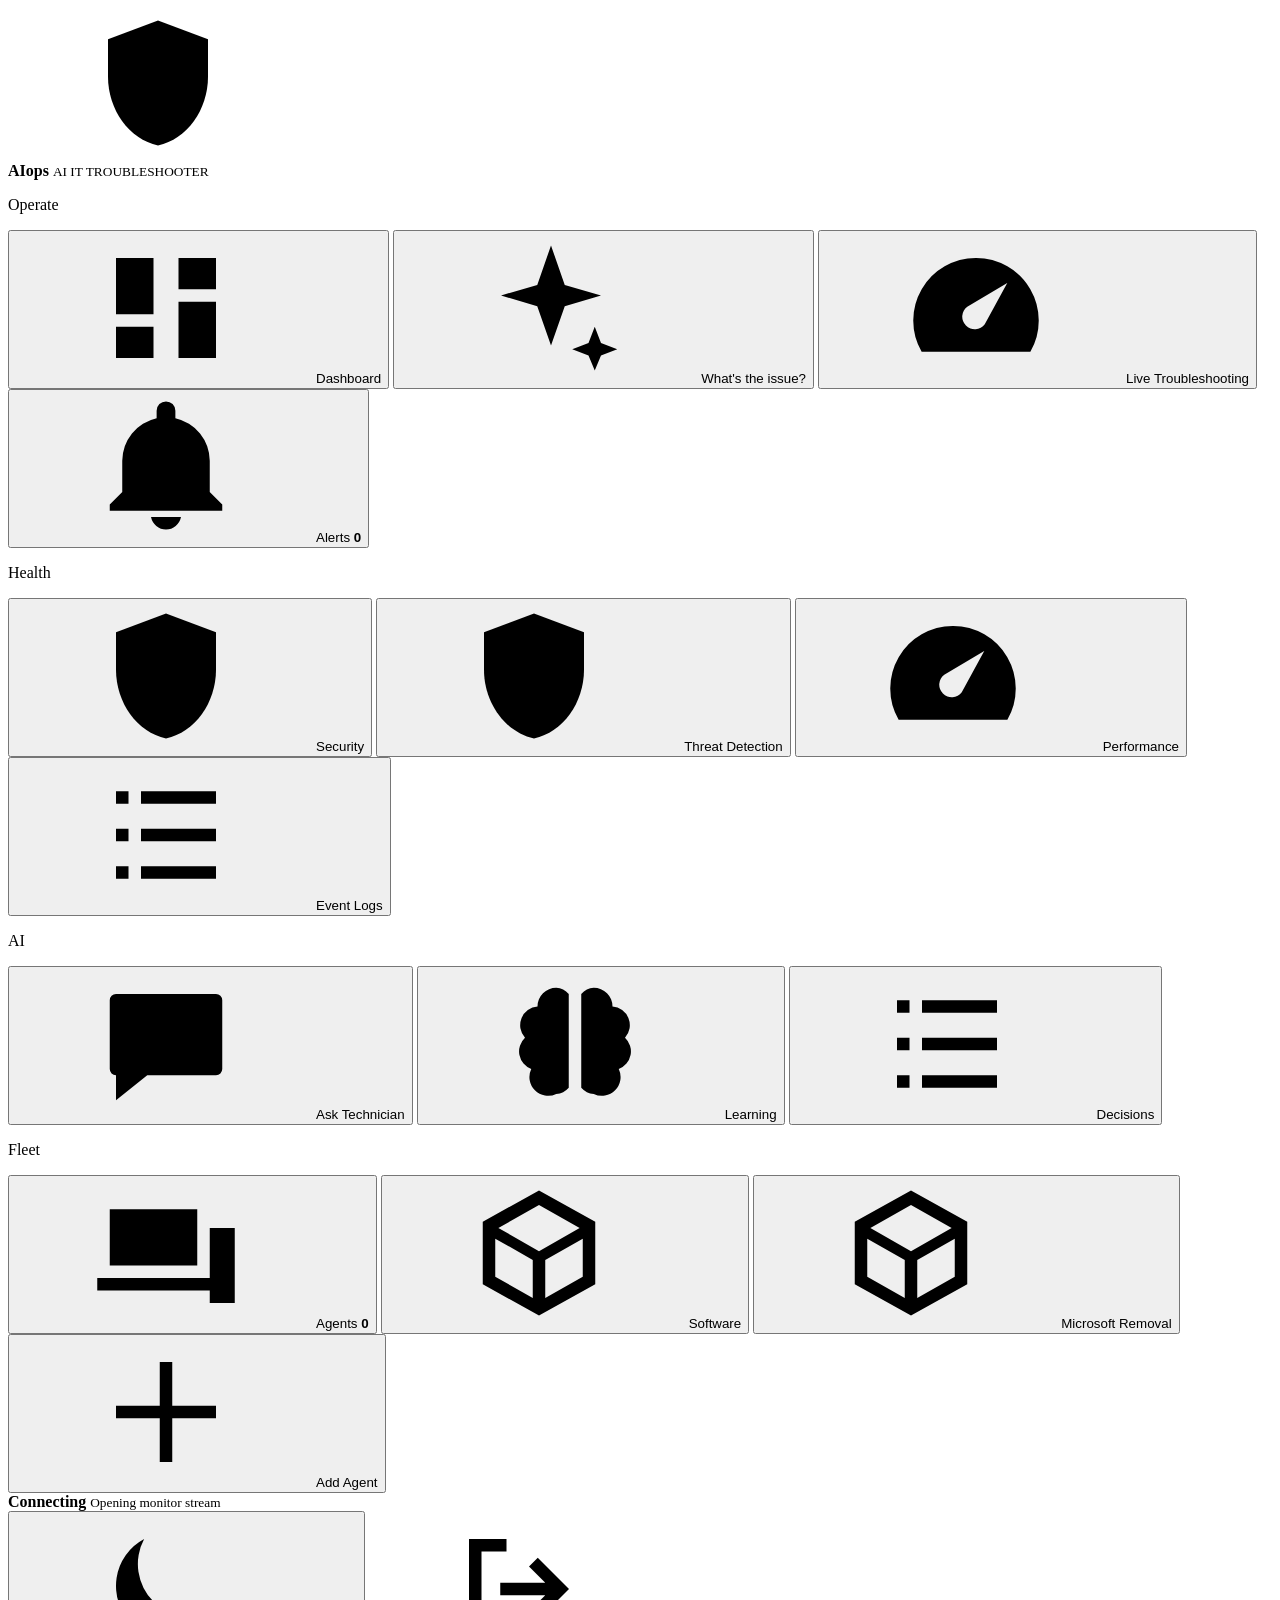
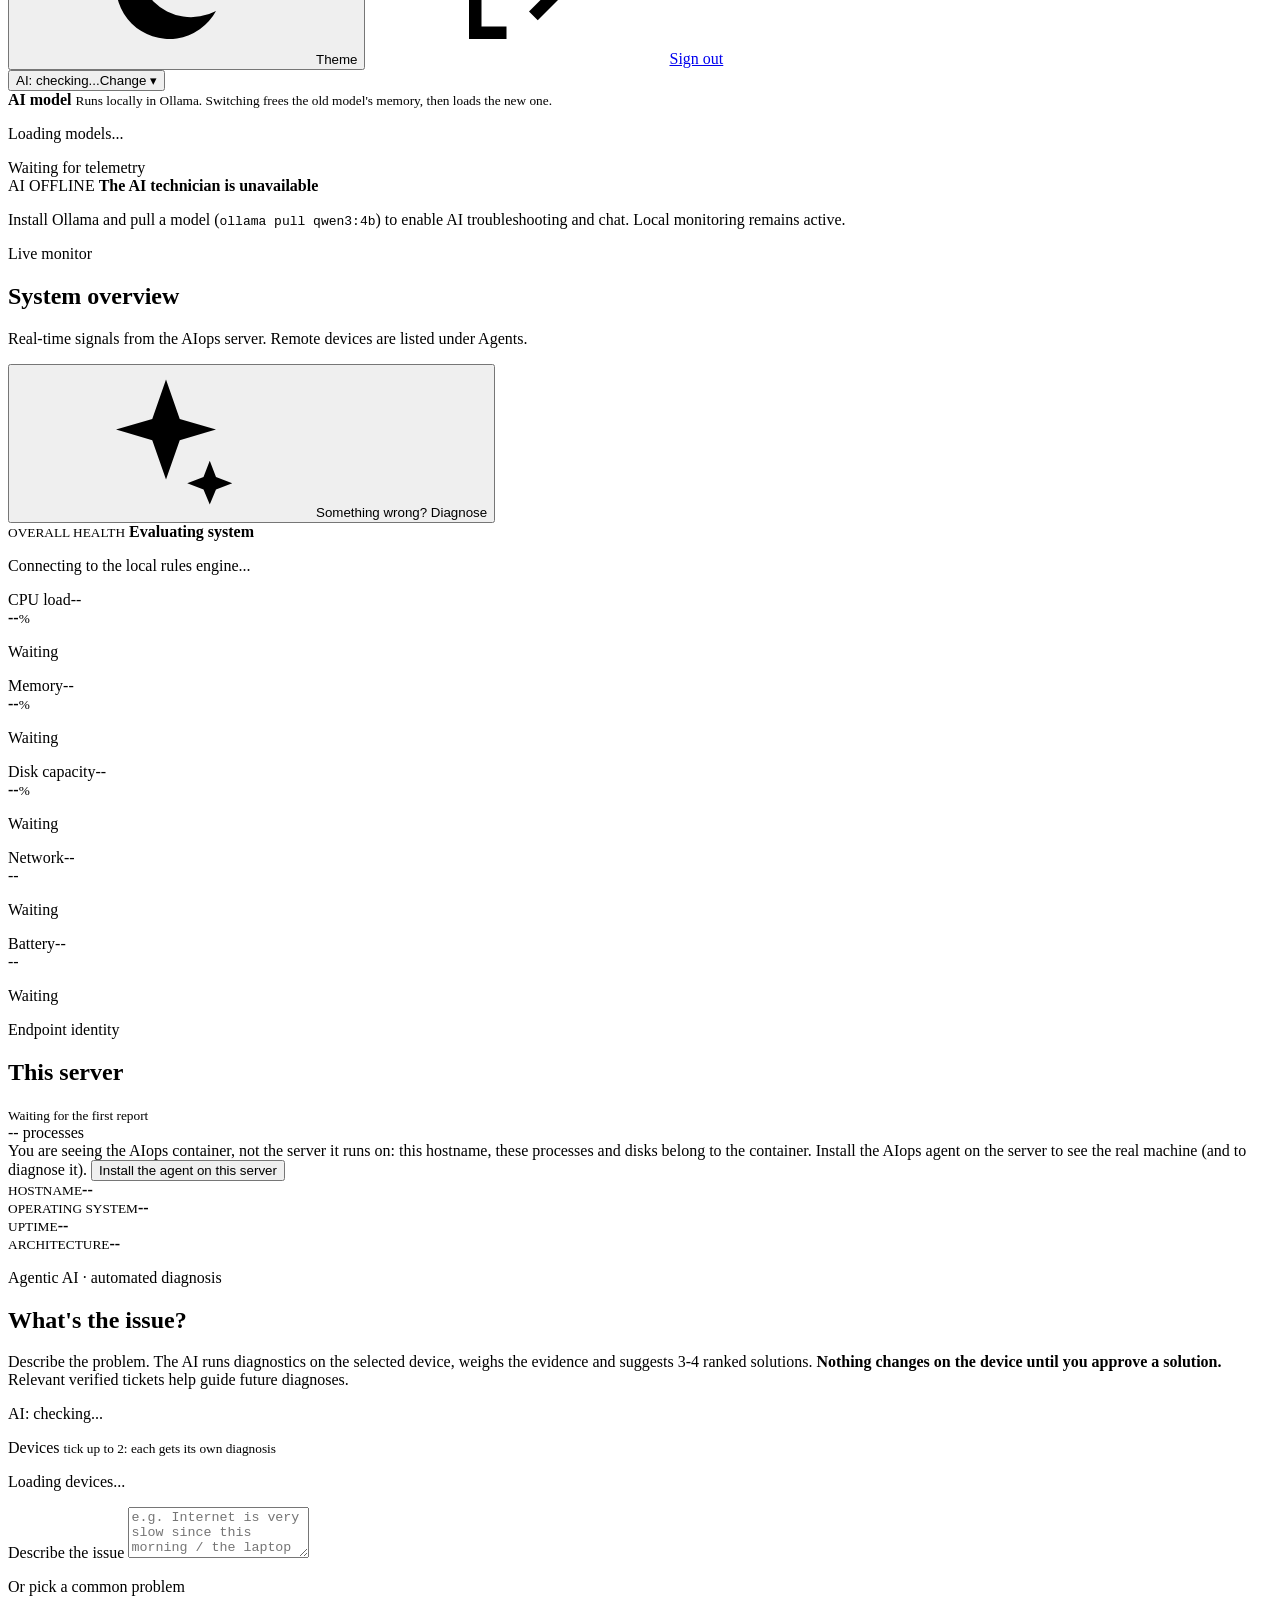
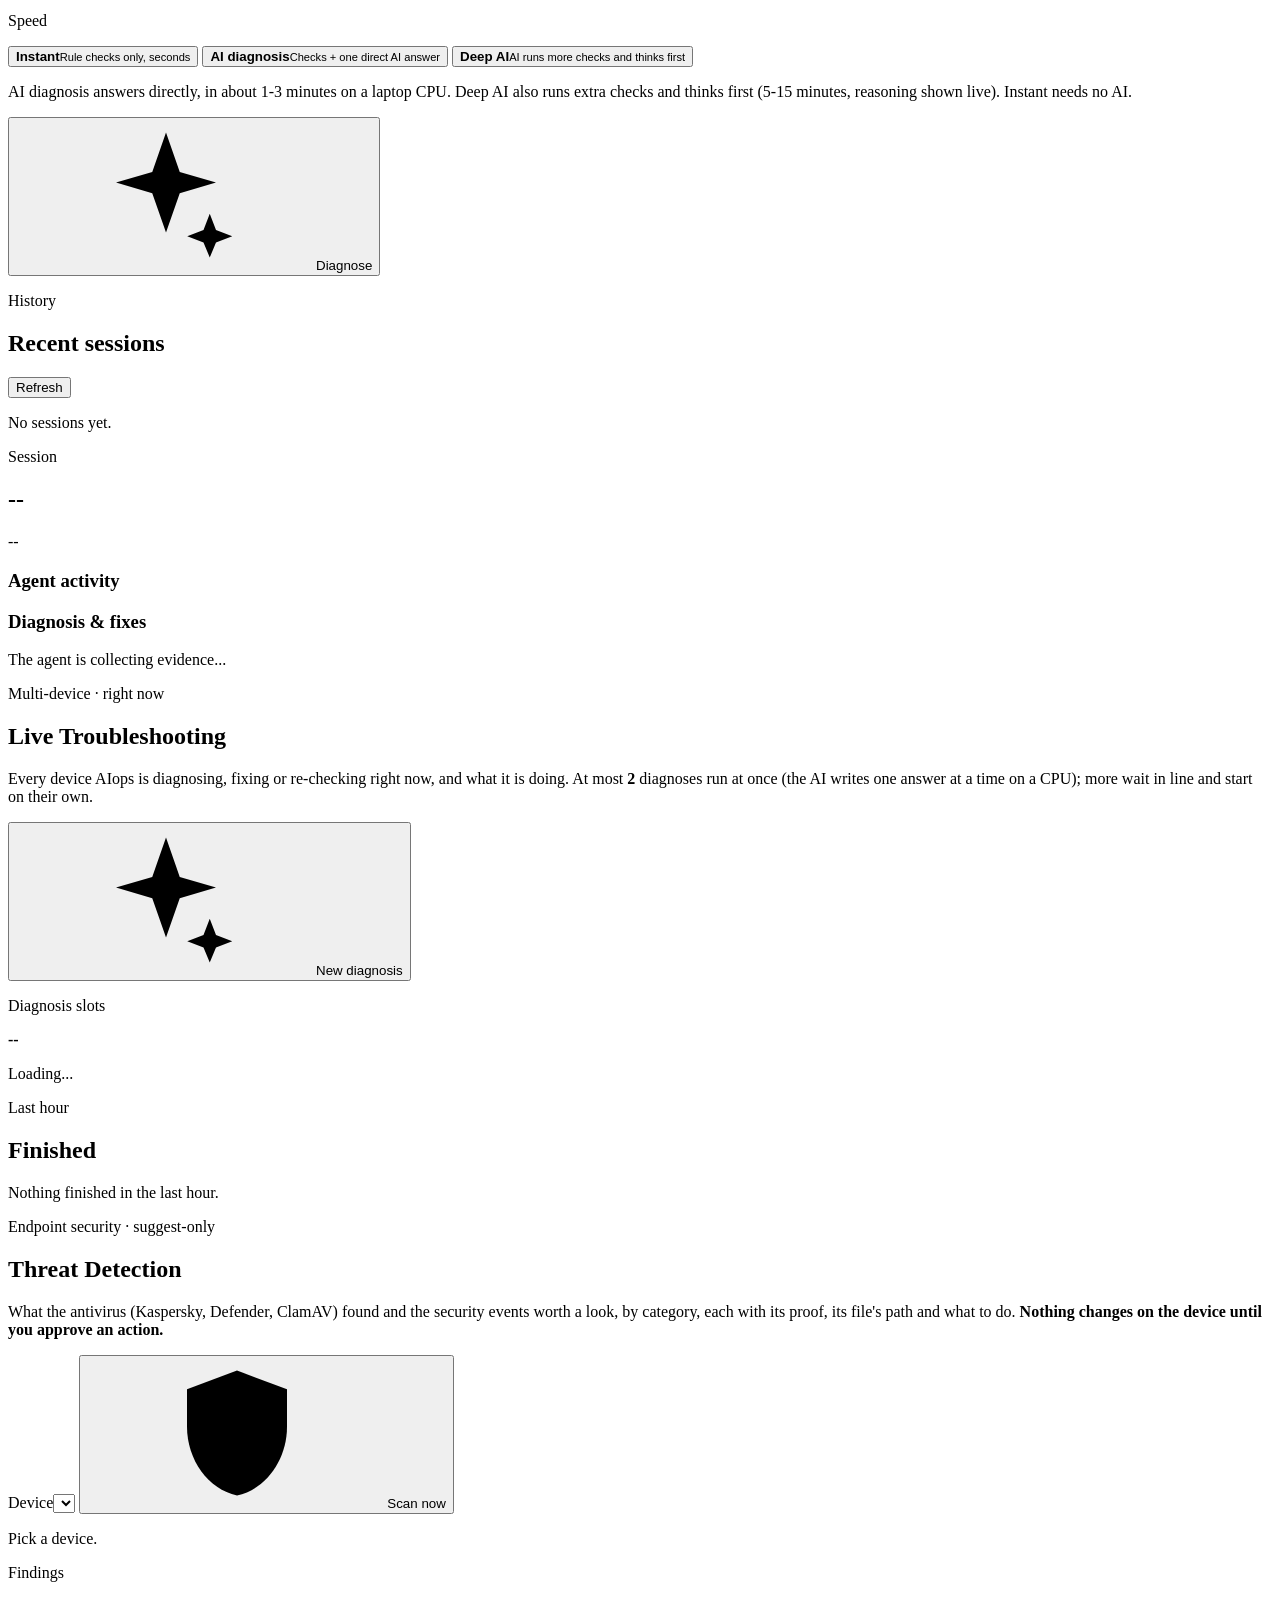
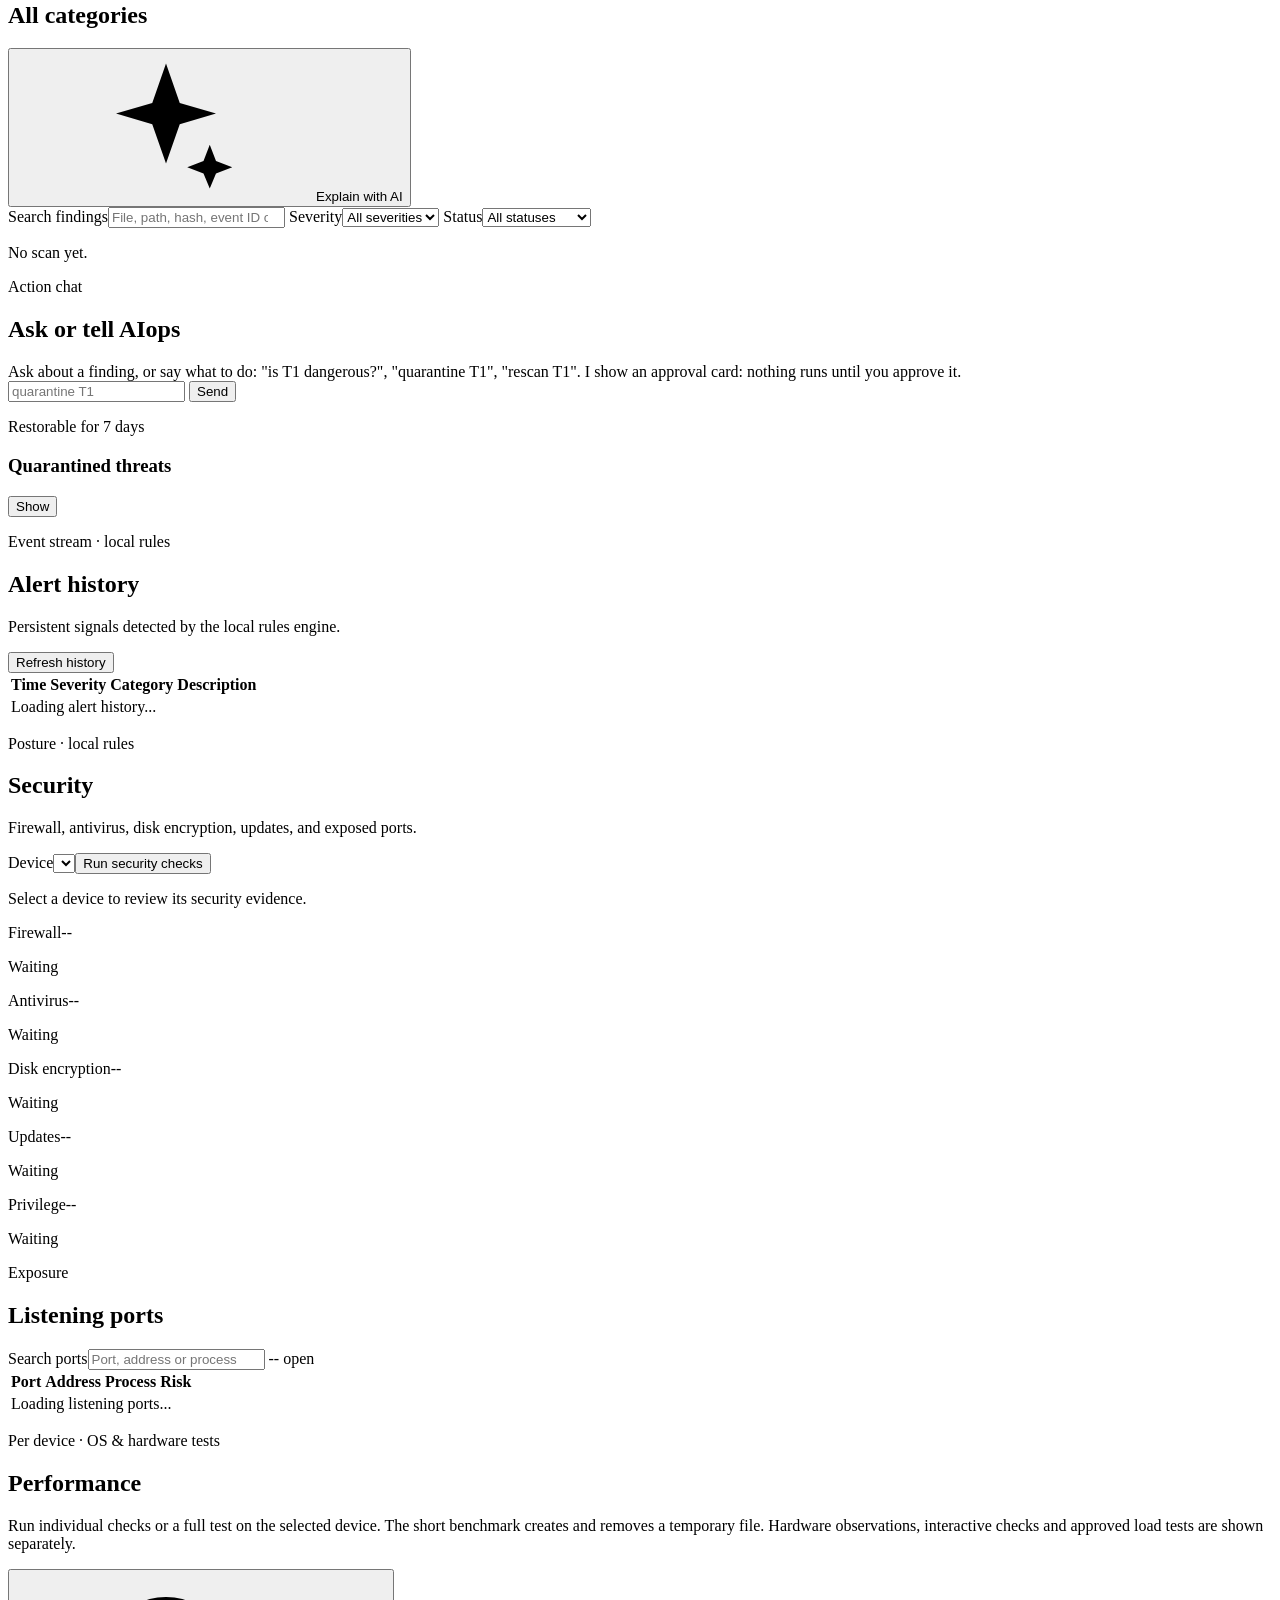
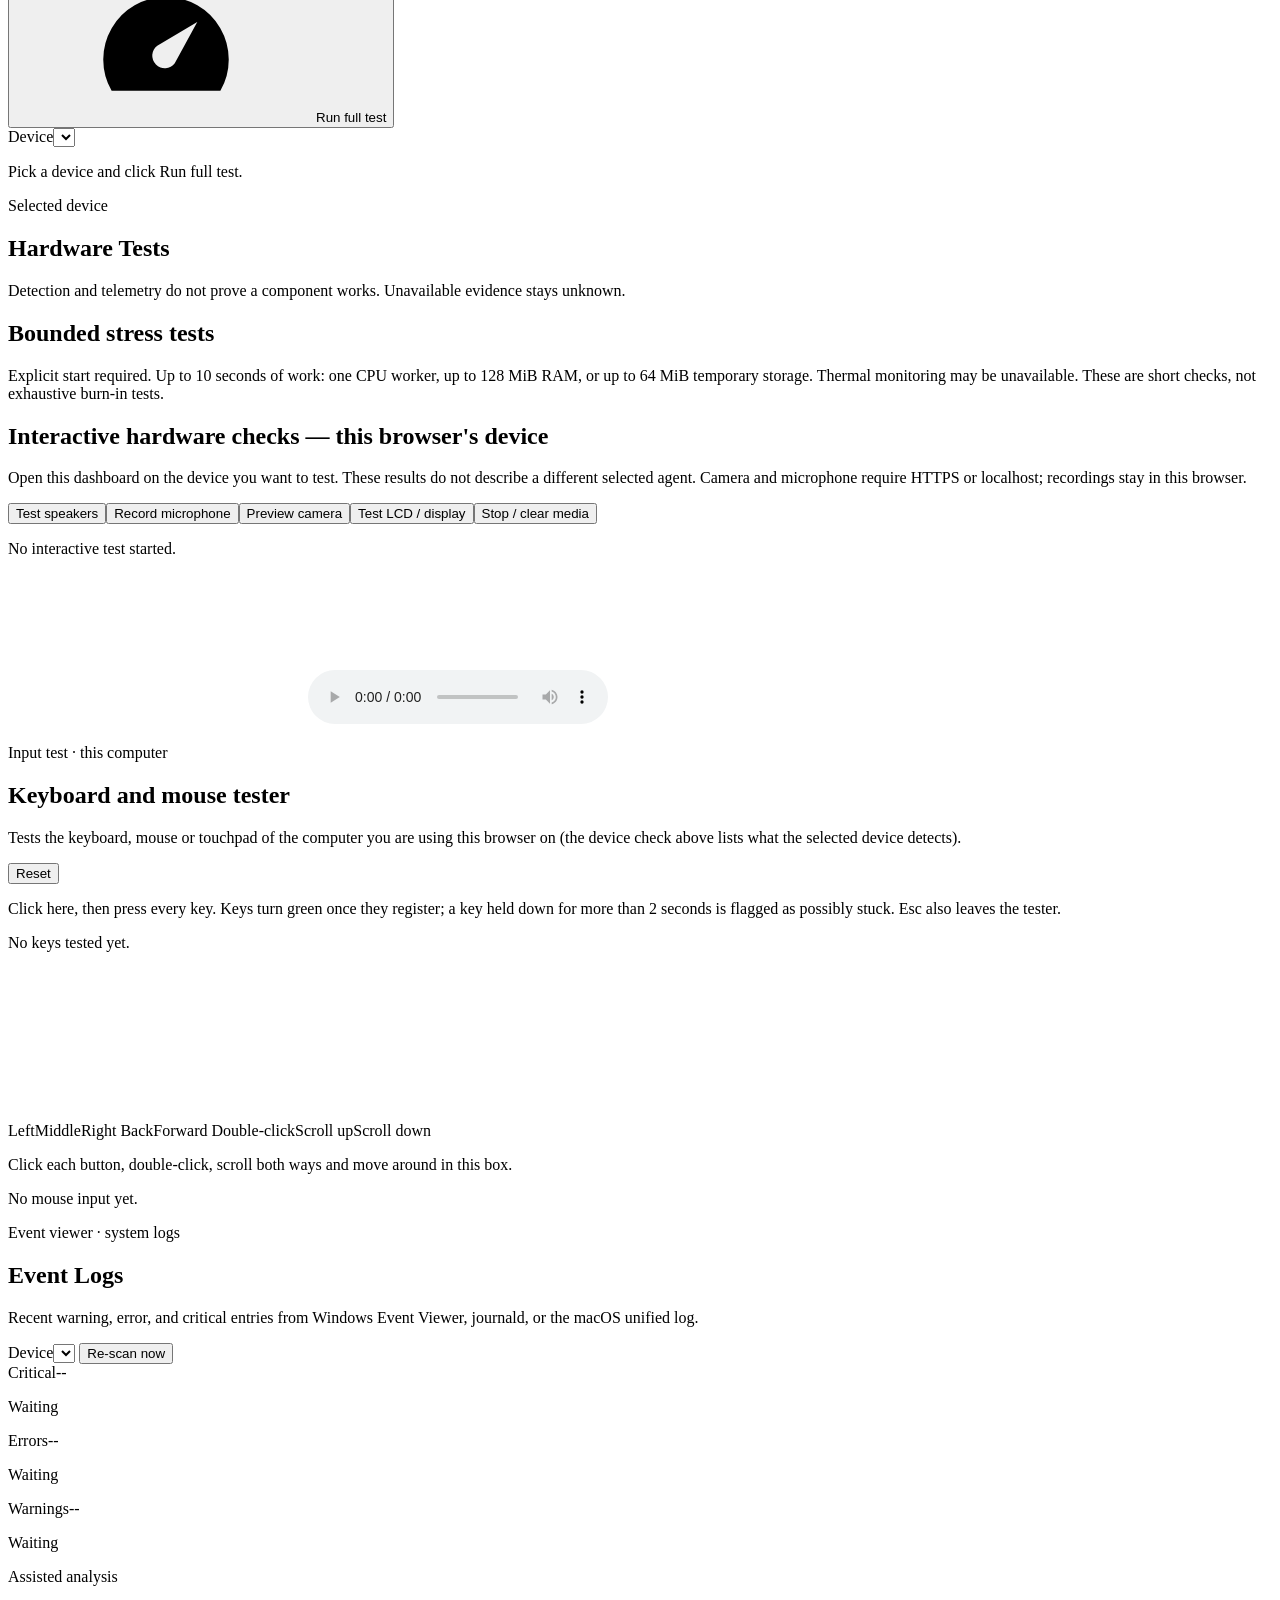
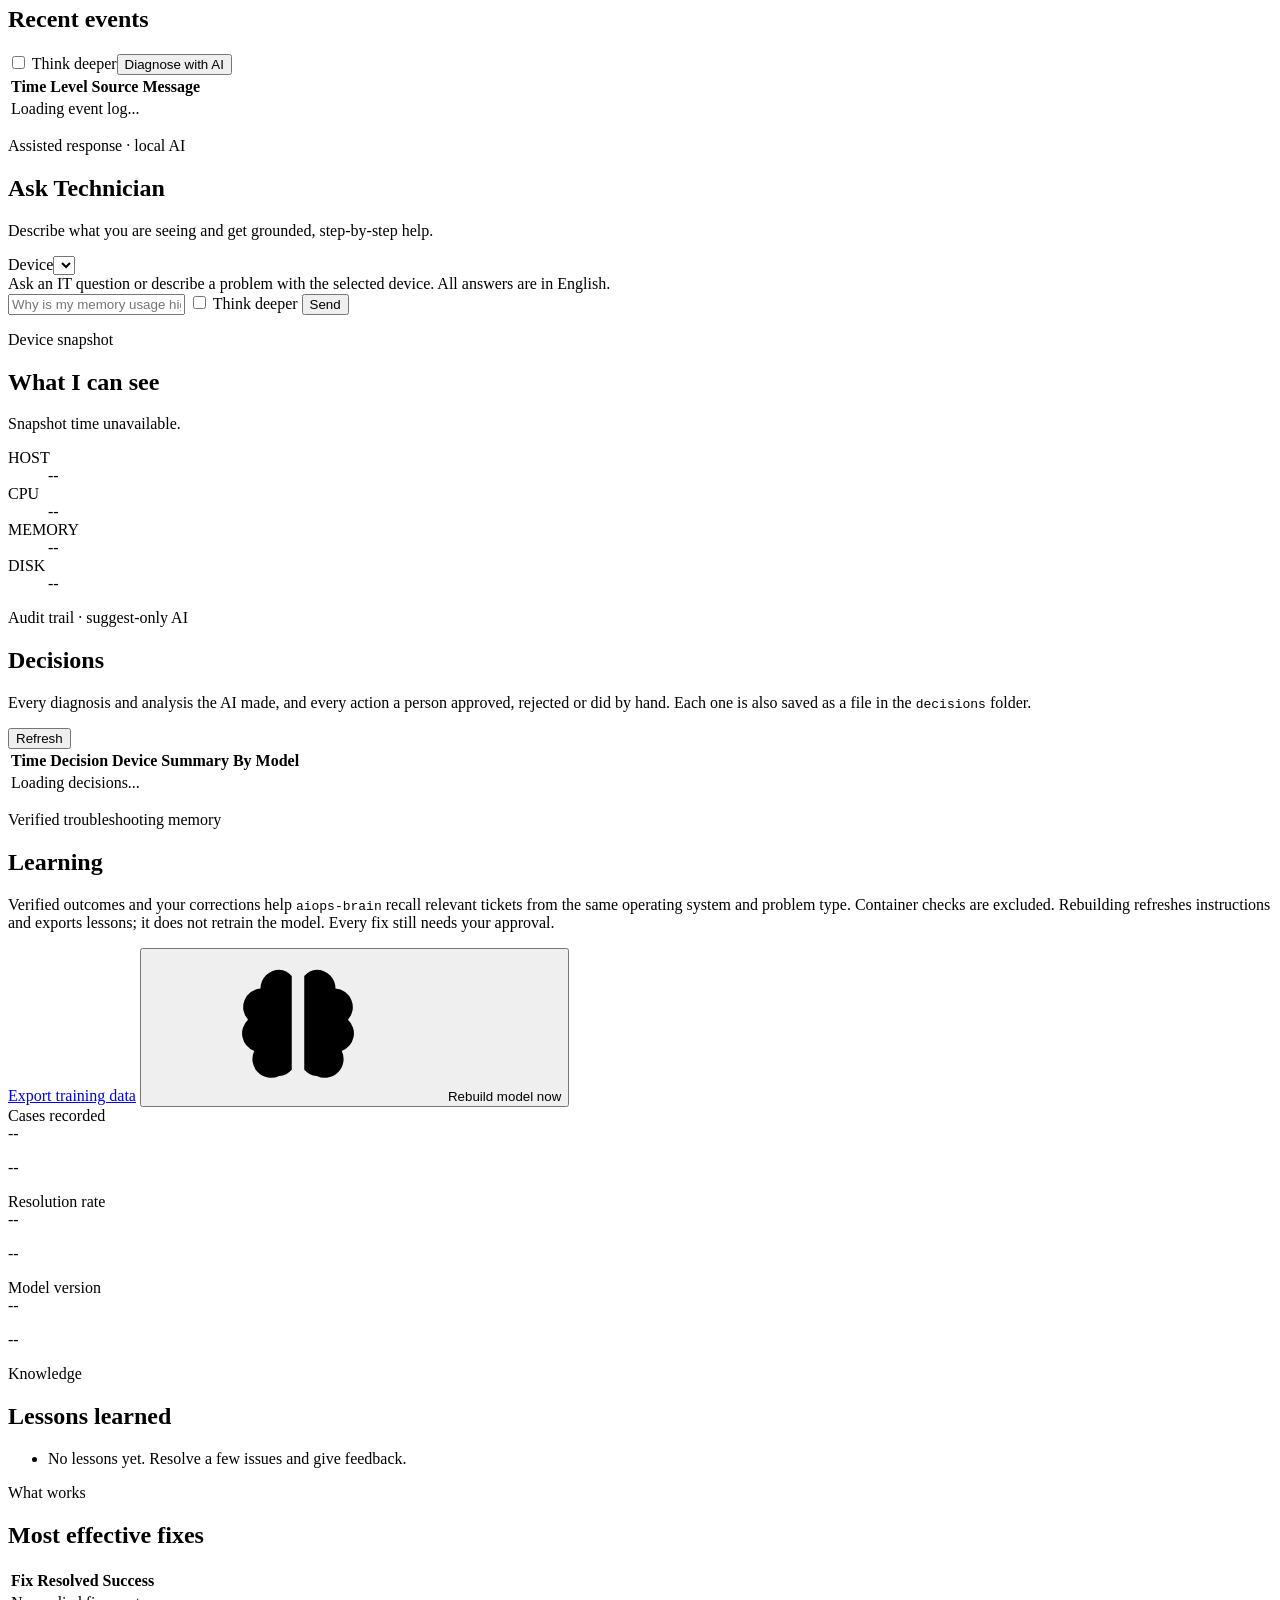
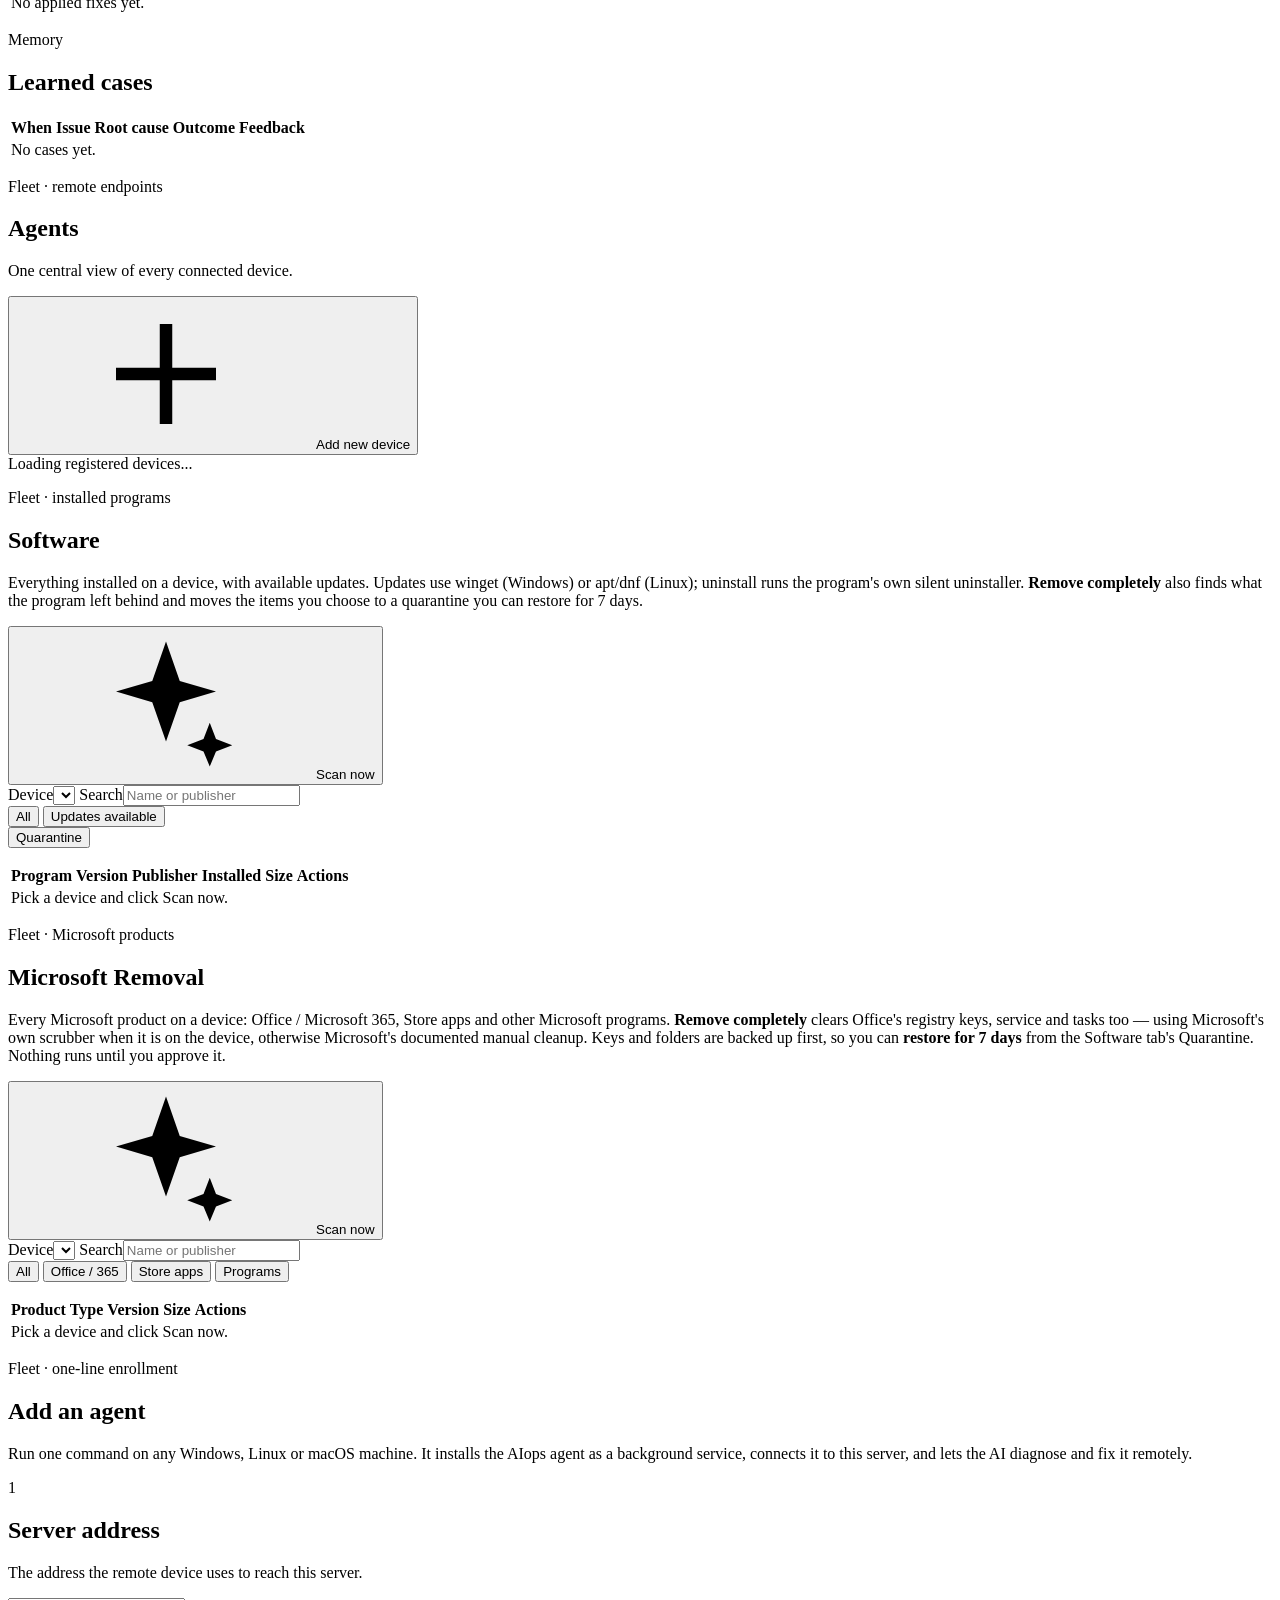
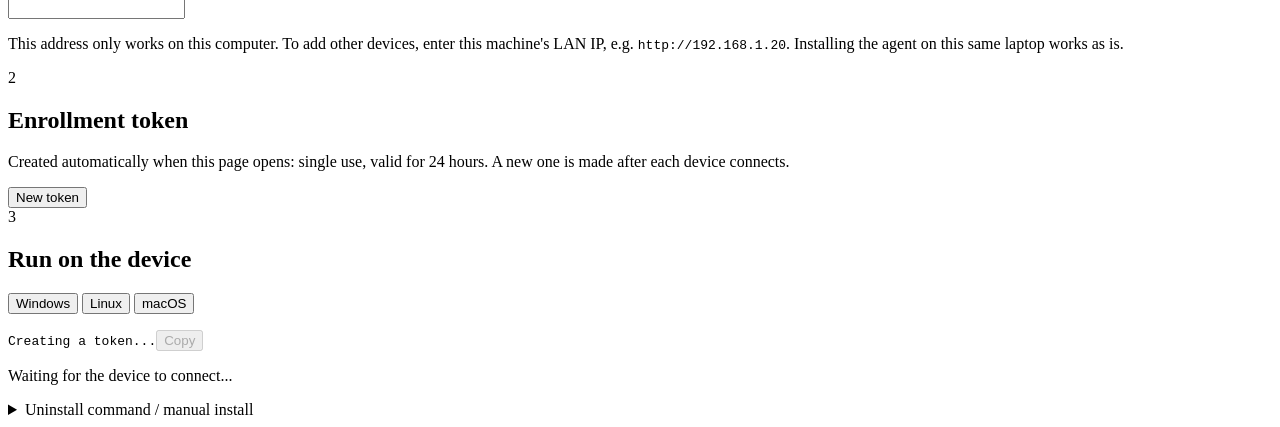
==== commit 96e352c1: "Version 2.0.1" ====
--- a/frontend/index.html
+++ b/frontend/index.html
@@ -267,13 +267,19 @@
               <div><p class="kicker">Findings</p><h2 id="threat-filter-title">All categories</h2></div>
               <button id="threat-explain" class="ghost-button" type="button"><svg><use href="#i-spark"/></svg>Explain with AI</button>
             </div>
+            <div class="sw-toolbar">
+              <label class="sw-field"><span>Search findings</span><input id="threat-search" class="field-input" type="search" maxlength="200" placeholder="File, path, hash, event ID or process"></label>
+              <label class="sw-field"><span>Severity</span><select id="threat-severity" class="field-input"><option value="">All severities</option><option>critical</option><option>high</option><option>medium</option><option>low</option><option>info</option></select></label>
+              <label class="sw-field"><span>Status</span><select id="threat-state" class="field-input"><option value="">All statuses</option><option value="active">Active</option><option value="neutralised">Neutralised</option><option value="acknowledged">Acknowledged</option><option value="false_positive">False positive</option></select></label>
+            </div>
+            <p id="threat-search-count" class="soft-label" role="status"></p>
             <div id="threat-explanation" class="threat-explanation hidden"></div>
             <div id="threat-findings" class="threat-findings"><p class="soft-label">No scan yet.</p></div>
           </section>
           <aside class="panel threat-chat">
             <div class="section-heading"><div><p class="kicker">Action chat</p><h2>Ask or tell AIops</h2></div></div>
             <div id="threat-chat-messages" class="chat-messages">
-              <div class="chat-message assistant">Ask about a finding, or say what to do: "is T1 dangerous?", "quarantine T1", "T1 ko rescan karo". I show an approval card: nothing runs until you approve it.</div>
+              <div class="chat-message assistant">Ask about a finding, or say what to do: "is T1 dangerous?", "quarantine T1", "rescan T1". I show an approval card: nothing runs until you approve it.</div>
             </div>
             <form id="threat-chat-form" class="chat-form">
               <input id="threat-chat-input" autocomplete="off" maxlength="1000" placeholder="quarantine T1" aria-label="Ask or tell AIops">
@@ -329,8 +335,9 @@
             <h1>Security</h1>
             <p class="subheading">Firewall, antivirus, disk encryption, updates, and exposed ports.</p>
           </div>
-          <button id="refresh-security" class="ghost-button">Re-scan now</button>
-        </header>
+          <div class="button-row"><label class="device-picker"><span>Device</span><select id="security-device" class="field-input"></select></label><button id="refresh-security" class="ghost-button">Run security checks</button></div>
+        </header>
+        <p id="security-status" class="soft-label" role="status">Select a device to review its security evidence.</p>
 
         <div class="metric-grid status-grid">
           <article class="metric-card" id="firewall-card"><div class="metric-head"><span>Firewall</span><span id="firewall-state" class="metric-state">--</span></div><p id="firewall-detail">Waiting</p></article>
@@ -343,6 +350,7 @@
         <section class="panel">
           <div class="section-heading">
             <div><p class="kicker">Exposure</p><h2>Listening ports</h2></div>
+            <label class="sw-field"><span>Search ports</span><input id="security-search" class="field-input" type="search" maxlength="200" placeholder="Port, address or process"></label>
             <span id="ports-count" class="soft-label">-- open</span>
           </div>
           <div class="table-wrap flat">
@@ -360,7 +368,7 @@
           <div>
             <p class="kicker">Per device · OS &amp; hardware tests</p>
             <h1>Performance</h1>
-            <p class="subheading">One full test of a device: live load, a speed benchmark, start-up time, hardware, disks, battery, keyboard and mouse, and every OS and app update waiting. The test only reads; nothing is installed or changed until you click a button and confirm.</p>
+            <p class="subheading">Run individual checks or a full test on the selected device. The short benchmark creates and removes a temporary file. Hardware observations, interactive checks and approved load tests are shown separately.</p>
           </div>
           <button id="perf-run" class="primary-button" type="button"><svg><use href="#i-gauge"/></svg>Run full test</button>
         </header>
@@ -372,6 +380,9 @@
         <section id="perf-ai" class="panel perf-ai hidden" aria-live="polite"></section>
         <div id="perf-findings" class="perf-findings hidden"></div>
         <div id="perf-sections" class="perf-grid"></div>
+        <section class="panel"><div class="section-heading"><div><p class="kicker">Selected device</p><h2>Hardware Tests</h2><p class="soft-label">Detection and telemetry do not prove a component works. Unavailable evidence stays unknown.</p></div></div><div id="hardware-tests" class="workbench-rows"></div></section>
+        <section class="panel"><h2>Bounded stress tests</h2><p class="soft-label">Explicit start required. Up to 10 seconds of work: one CPU worker, up to 128 MiB RAM, or up to 64 MiB temporary storage. Thermal monitoring may be unavailable. These are short checks, not exhaustive burn-in tests.</p><div id="stress-tests" class="workbench-rows"></div></section>
+        <section class="panel" id="interactive-hardware"><h2>Interactive hardware checks — this browser's device</h2><p class="soft-label">Open this dashboard on the device you want to test. These results do not describe a different selected agent. Camera and microphone require HTTPS or localhost; recordings stay in this browser.</p><div class="button-row"><button type="button" data-local-test="sound">Test speakers</button><button type="button" data-local-test="microphone">Record microphone</button><button type="button" data-local-test="camera">Preview camera</button><button type="button" data-local-test="display">Test LCD / display</button><button type="button" id="hardware-stop" class="ghost-button">Stop / clear media</button></div><p id="hardware-local-status" class="soft-label" role="status">No interactive test started.</p><video id="hardware-camera" class="hidden" autoplay playsinline muted></video><audio id="hardware-recording" class="hidden" controls></audio><div id="display-test" class="hidden" tabindex="0" role="button" aria-label="Display test: click or press Space for the next colour; Escape to close"></div></section>
         <section id="perf-updates" class="panel hidden"></section>
 
         <section class="panel perf-input-test">
@@ -452,17 +463,18 @@
         <div class="chat-layout">
           <section class="chat-panel">
             <div id="chat-messages" class="chat-messages">
-              <div class="chat-message assistant">I can explain this device's live health signals. What would you like to understand?</div>
+              <div class="chat-message assistant">Ask an IT question or describe a problem with the selected device. All answers are in English.</div>
             </div>
             <form id="chat-form" class="chat-form">
-              <input id="chat-input" autocomplete="off" placeholder="Why is my memory usage high?" aria-label="Ask the technician">
+              <input id="chat-input" maxlength="8000" autocomplete="off" placeholder="Why is my memory usage high?" aria-label="Ask the technician">
               <label class="think-toggle" title="The AI reasons step by step before answering: better answers, but several minutes on a laptop CPU"><input type="checkbox" id="chat-think"> Think deeper</label>
               <button type="submit">Send</button>
             </form>
           </section>
           <aside class="context-panel">
-            <p class="kicker">Live context</p>
+            <p class="kicker">Device snapshot</p>
             <h2>What I can see</h2>
+            <p id="chat-context-status">Snapshot time unavailable.</p>
             <dl>
               <div><dt>HOST</dt><dd id="chat-host">--</dd></div>
               <div><dt>CPU</dt><dd id="chat-cpu">--</dd></div>
@@ -670,6 +682,7 @@
   </div>
 
   <div id="toast" class="toast hidden" role="status" aria-live="polite"></div>
-  <script src="/static/app.js?v=20261030c"></script>
+  <script src="/static/app.js?v=20261105"></script>
+  <script src="/static/workbench.js?v=20261105"></script>
 </body>
 </html>
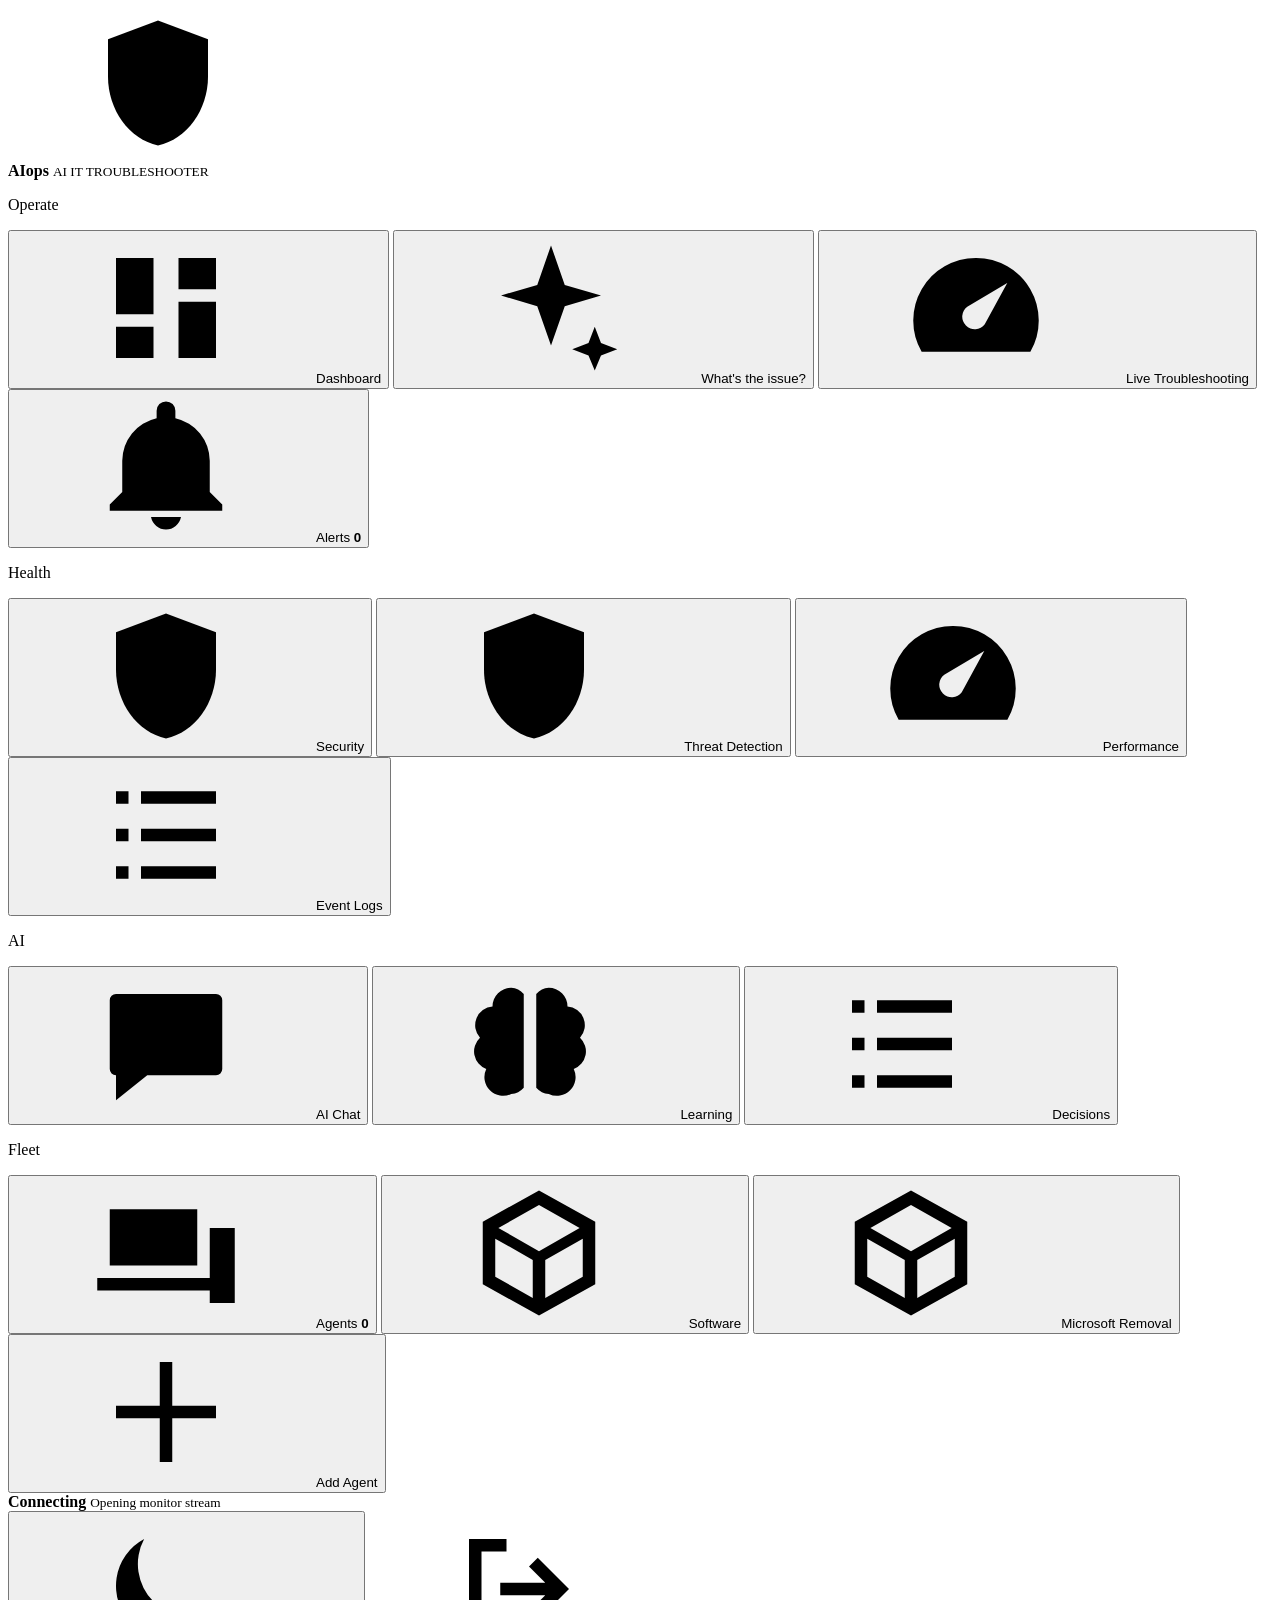
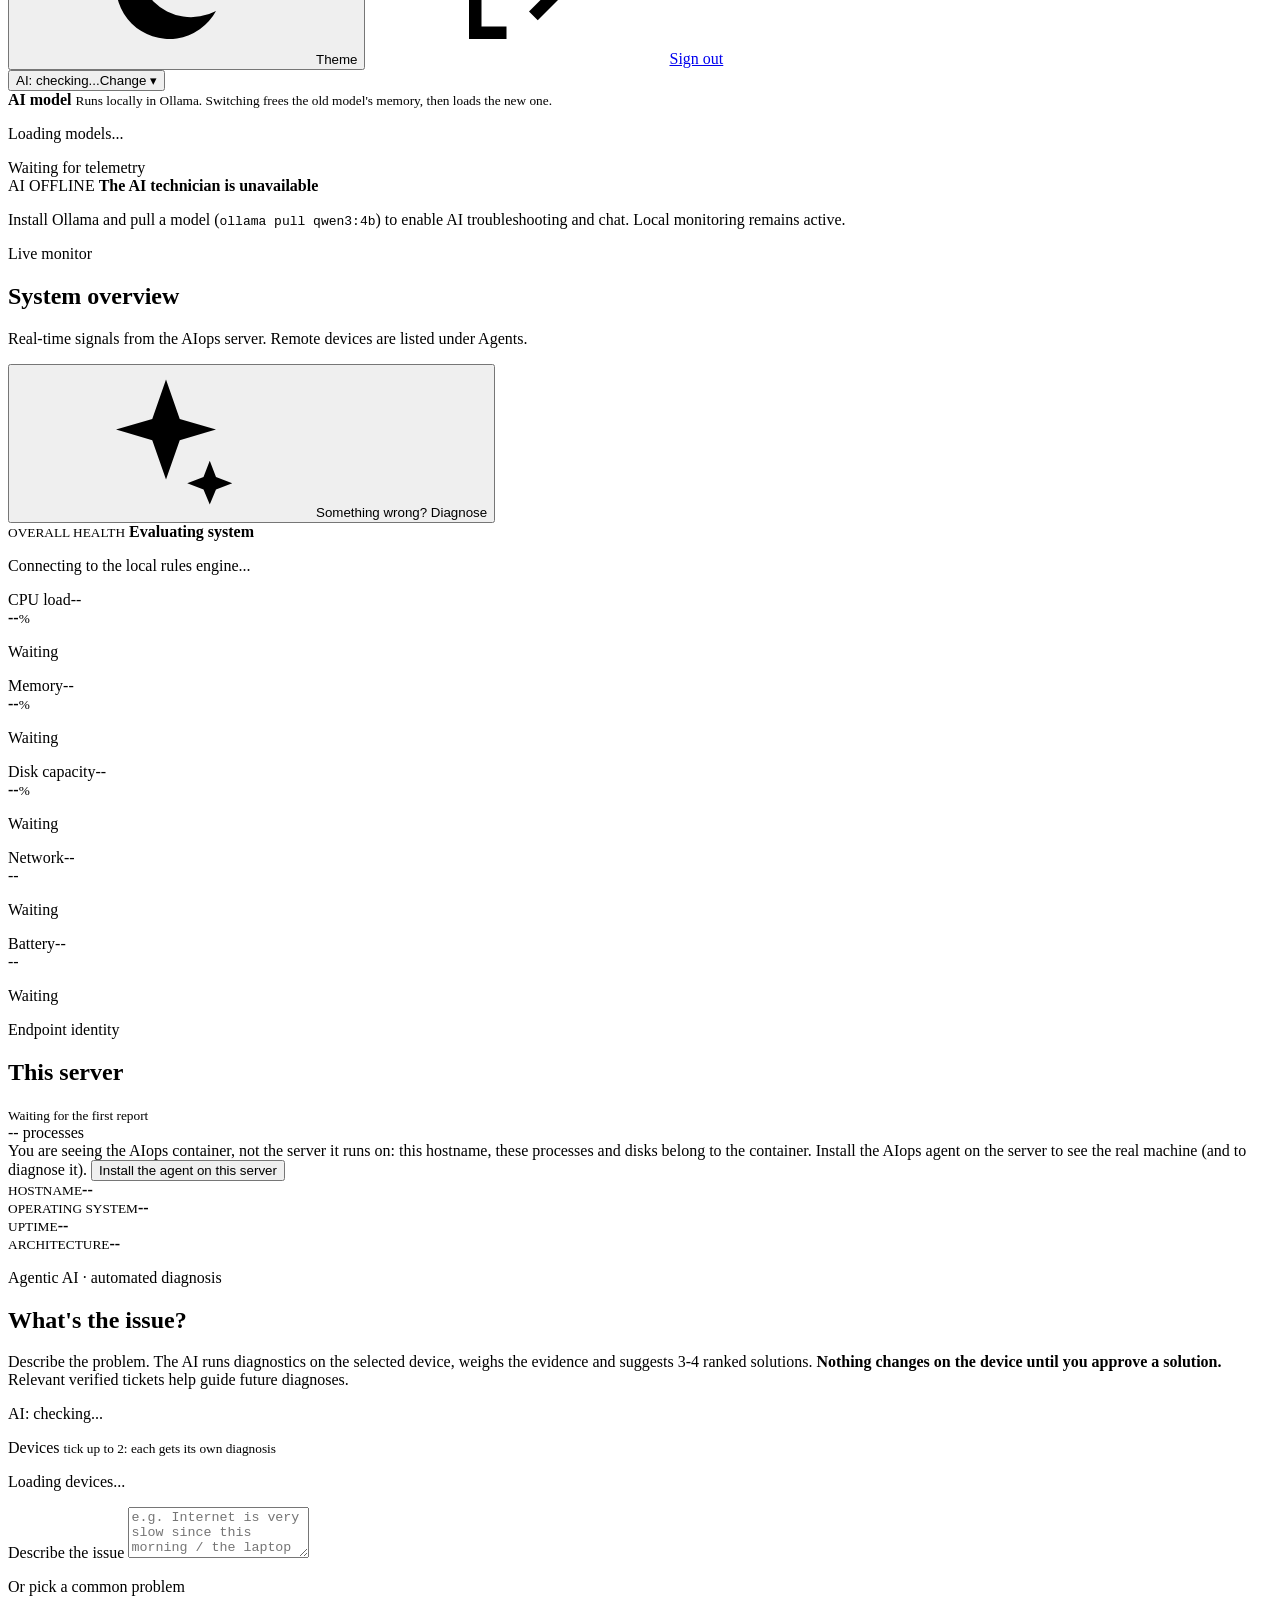
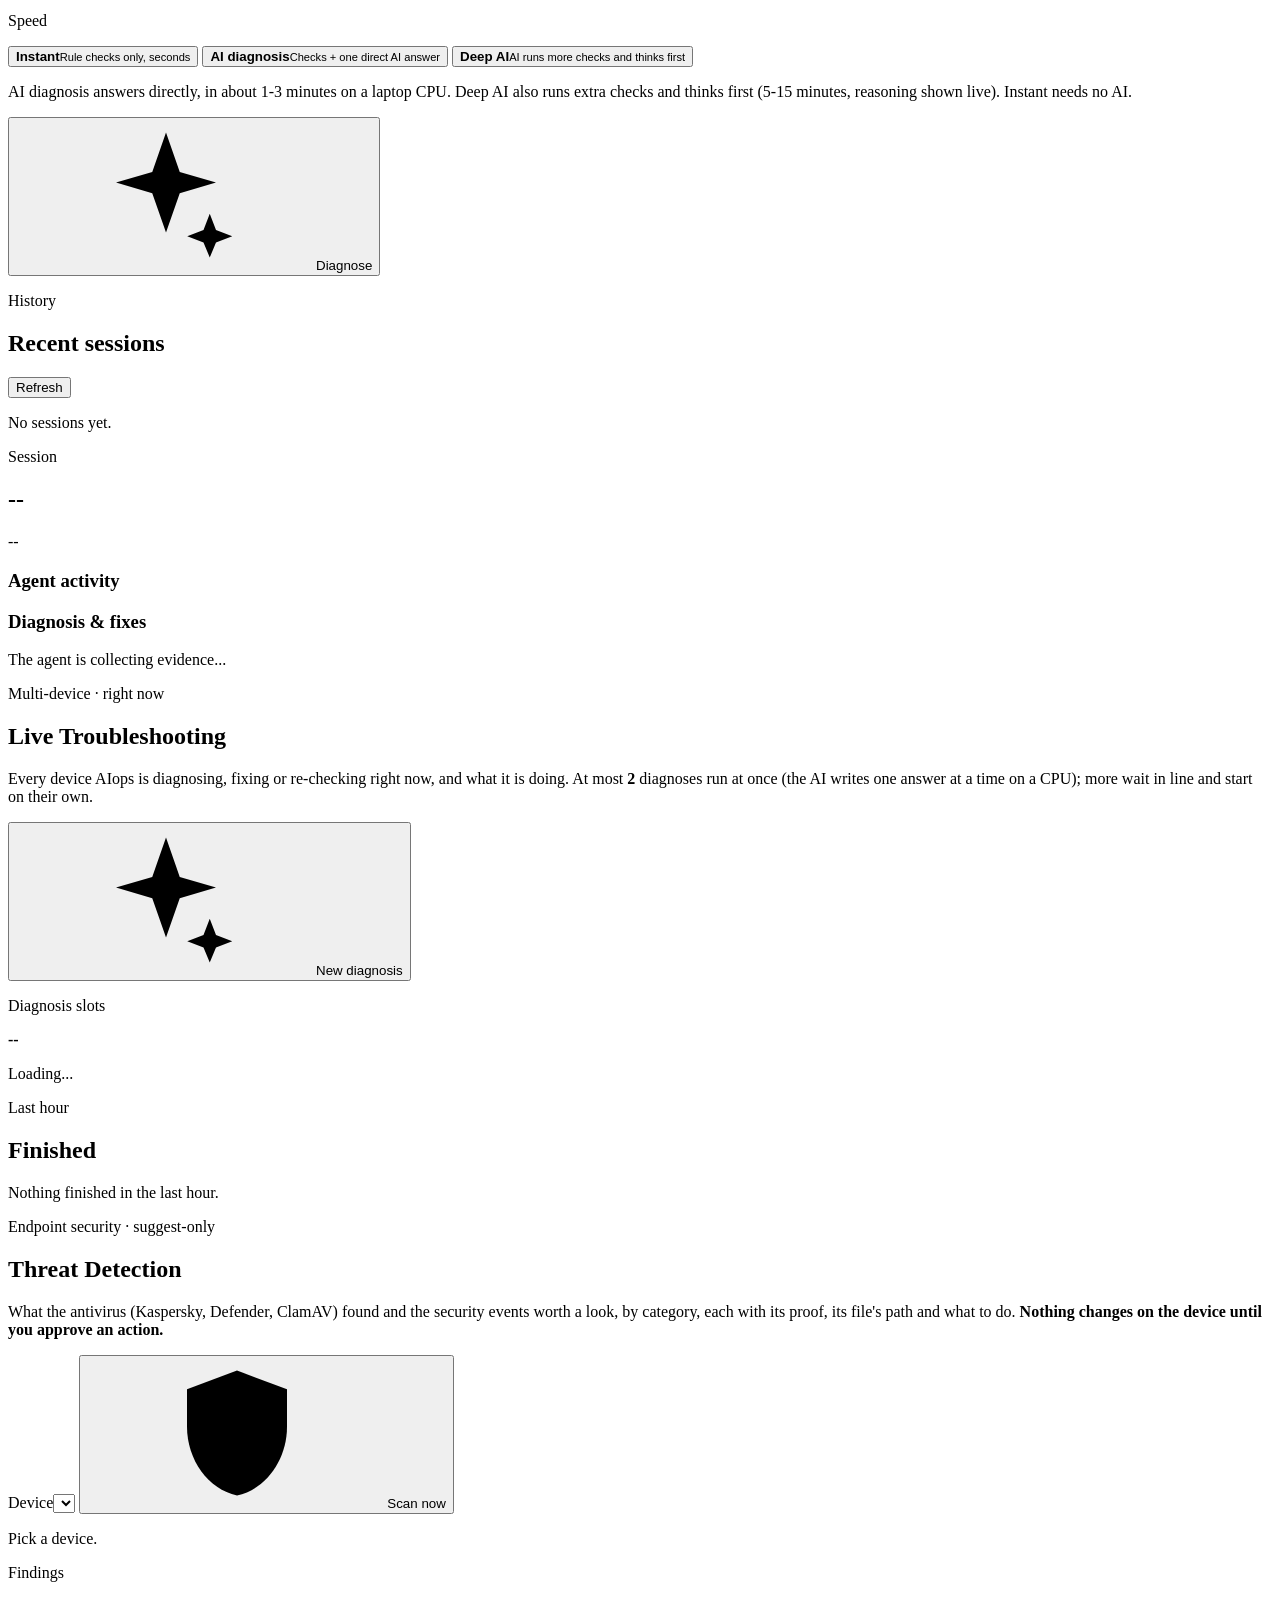
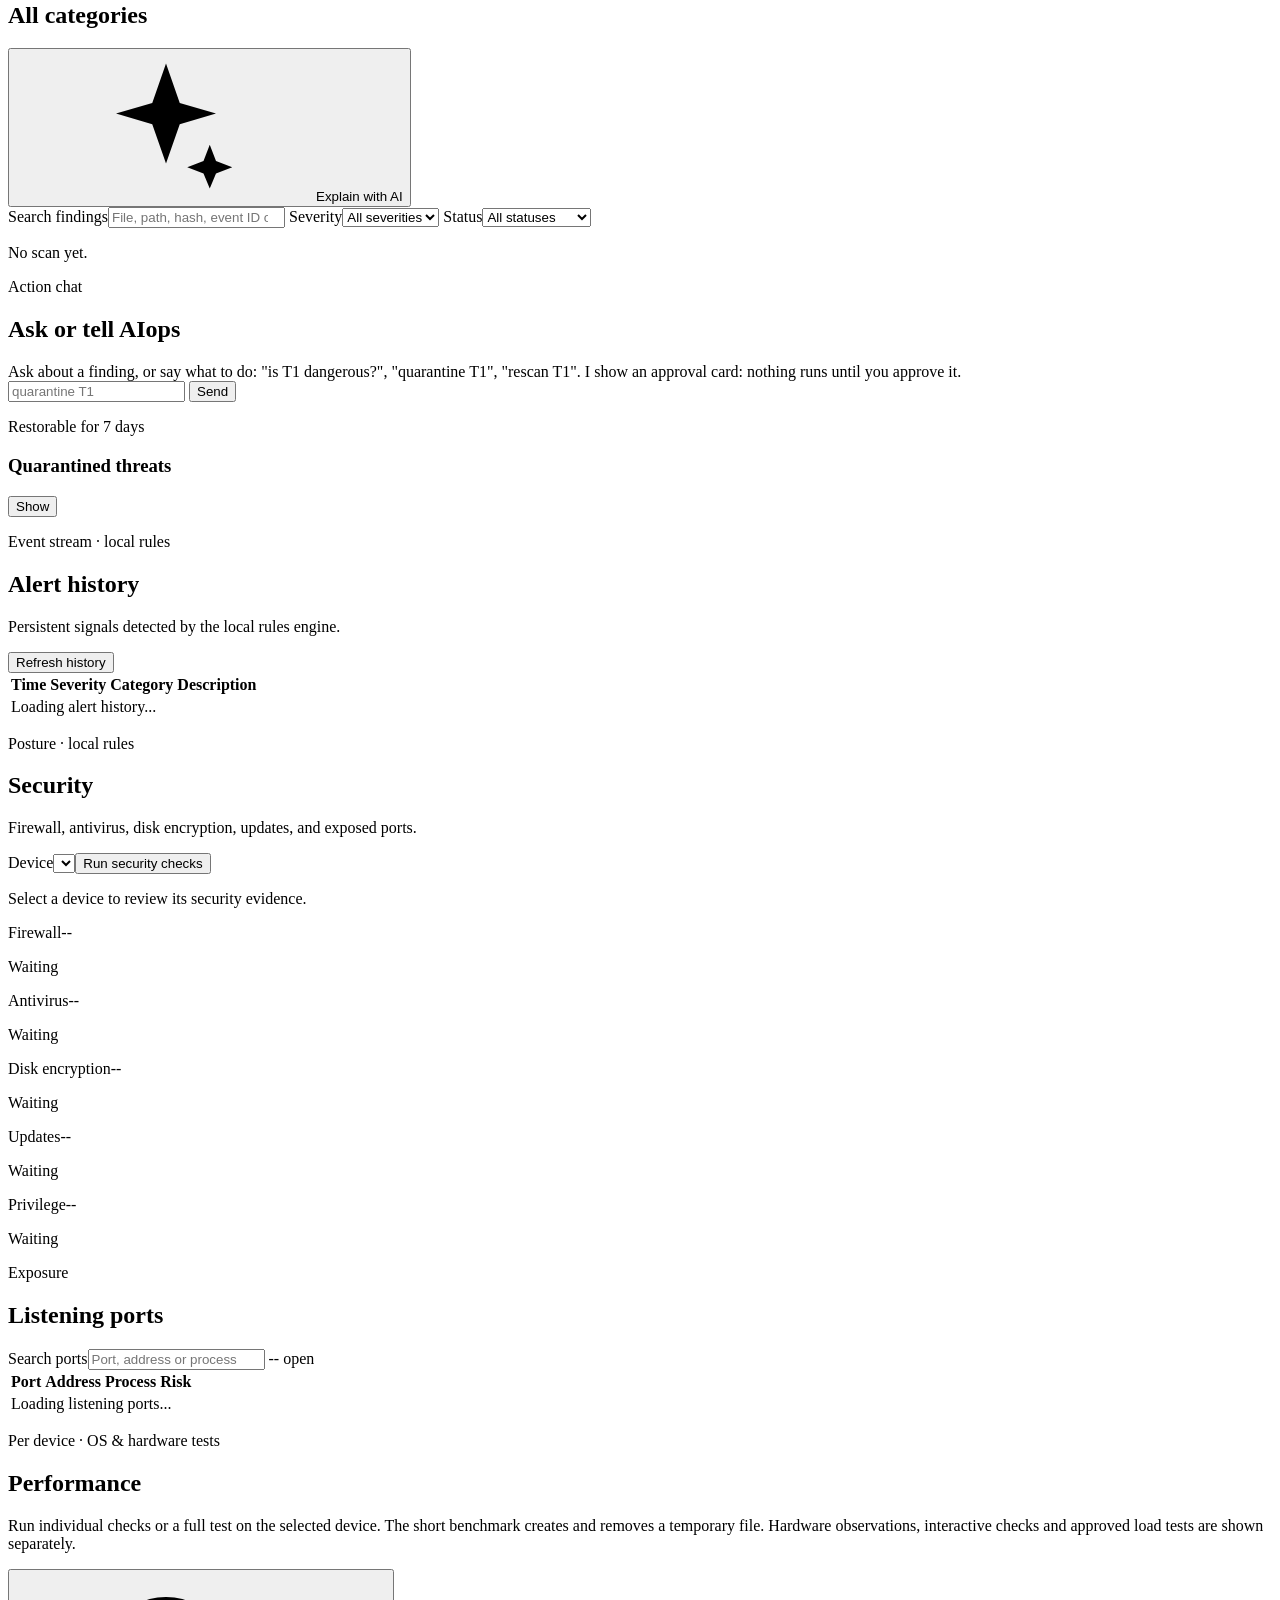
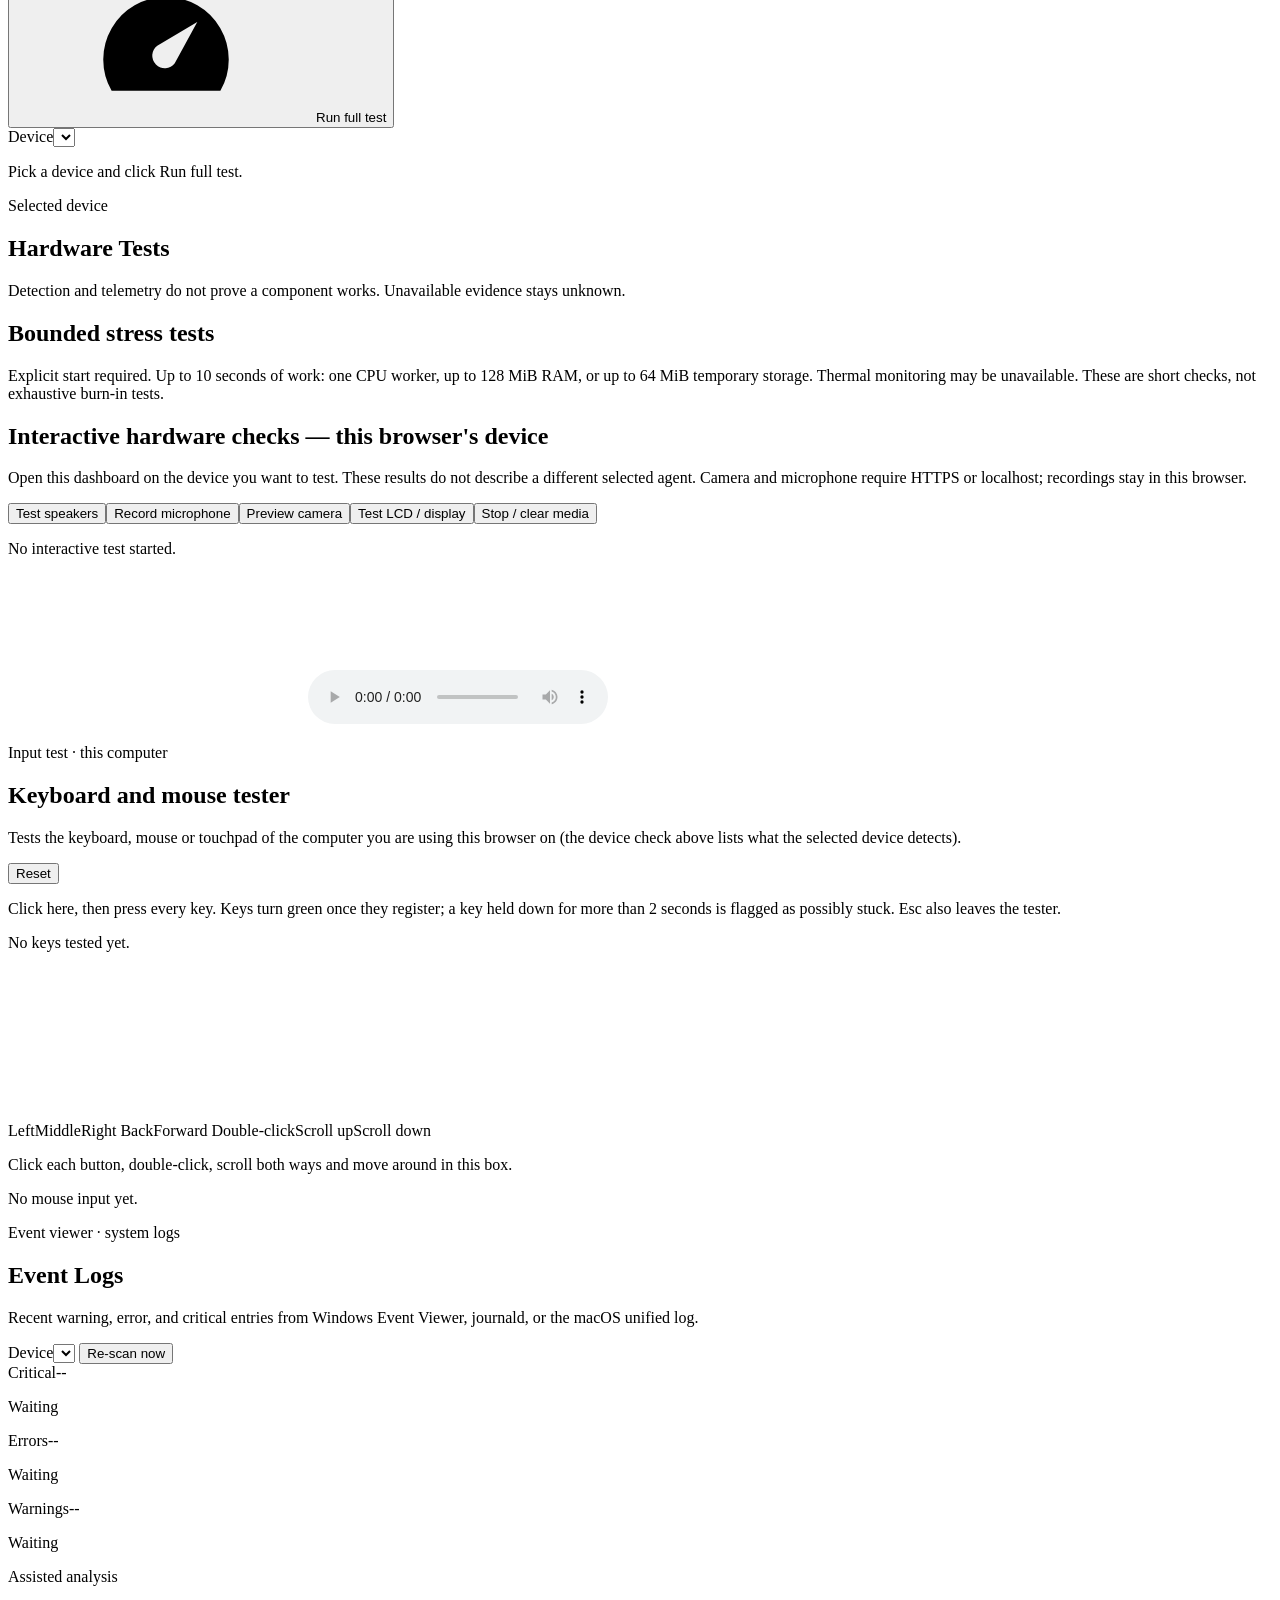
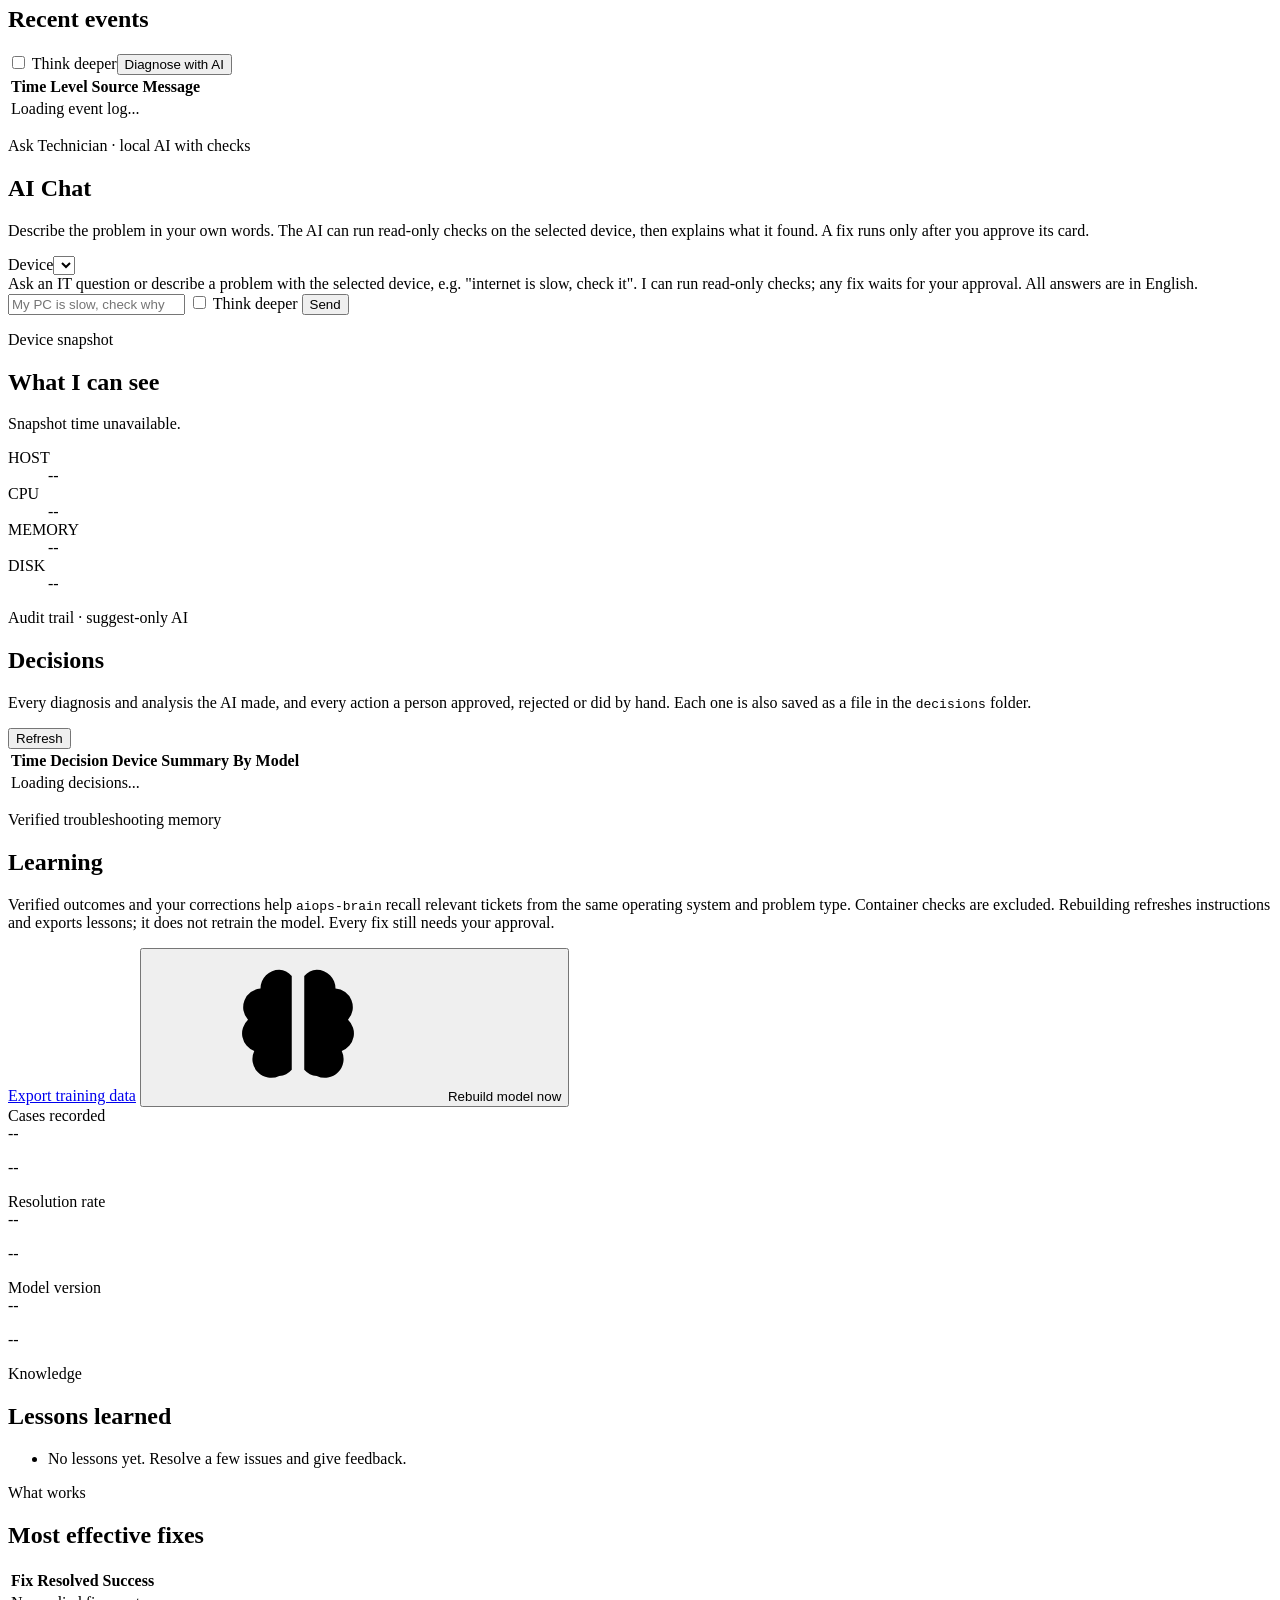
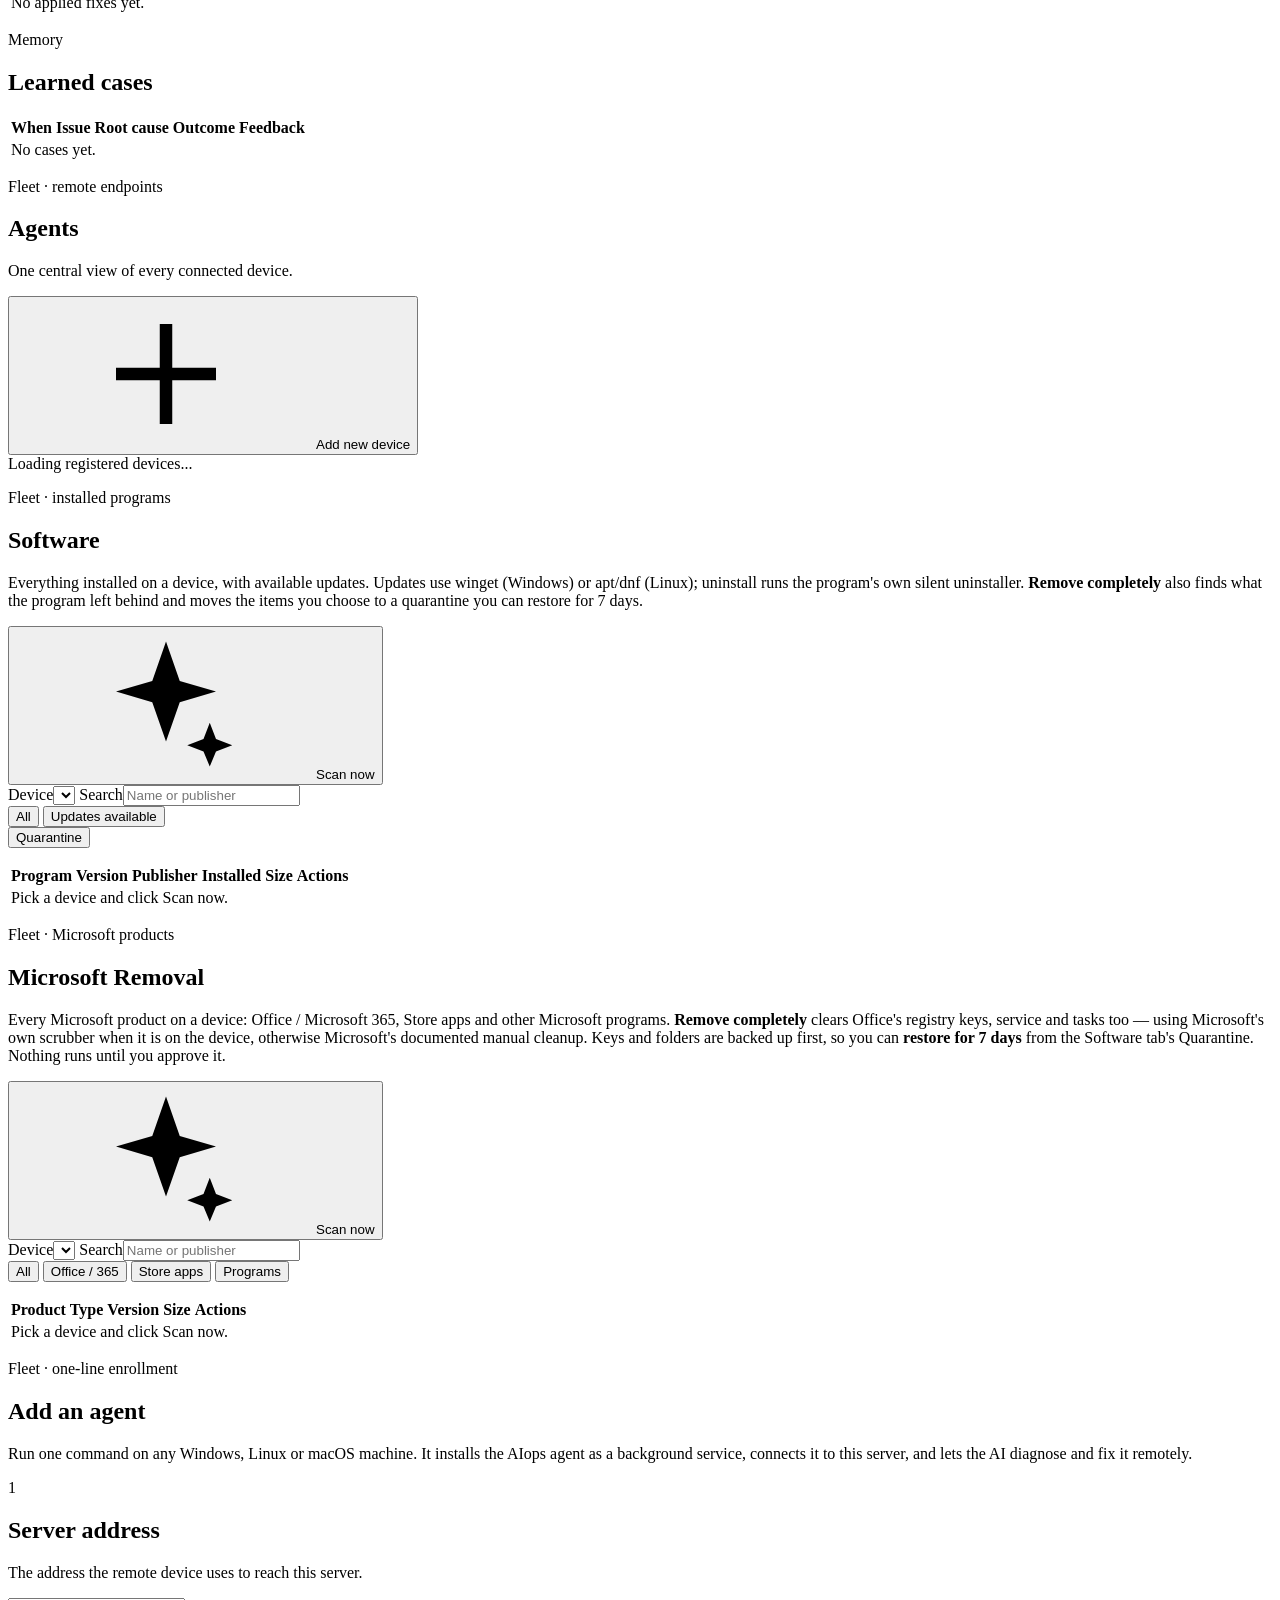
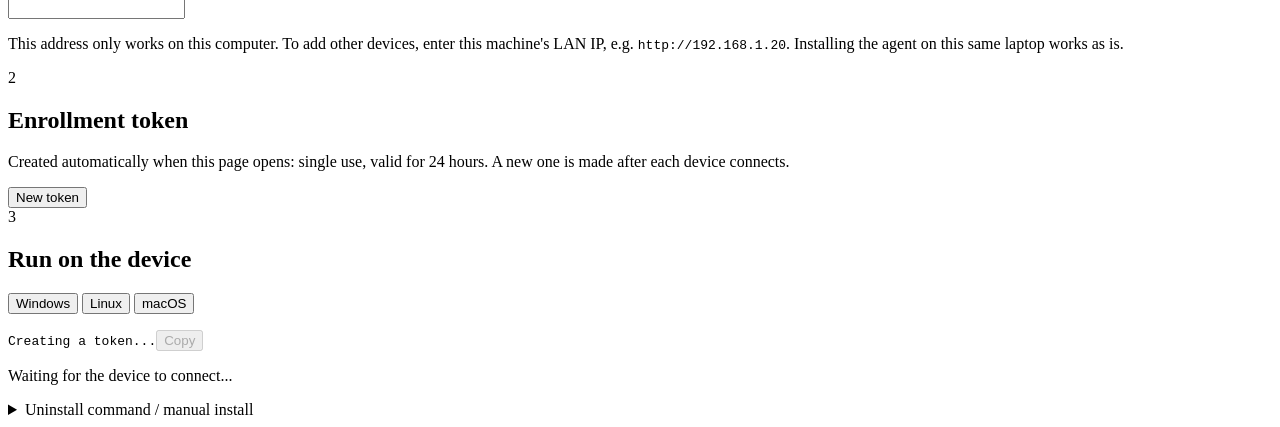
==== commit 87d7b2a6: "version 2.0.9" ====
--- a/frontend/index.html
+++ b/frontend/index.html
@@ -50,7 +50,7 @@
         <button class="nav-item" data-tab="performance"><svg><use href="#i-gauge"/></svg>Performance</button>
         <button class="nav-item" data-tab="logs"><svg><use href="#i-list"/></svg>Event Logs</button>
         <p class="nav-group">AI</p>
-        <button class="nav-item" data-tab="technician"><svg><use href="#i-chat"/></svg>Ask Technician</button>
+        <button class="nav-item" data-tab="technician"><svg><use href="#i-chat"/></svg>AI Chat</button>
         <button class="nav-item" data-tab="learning"><svg><use href="#i-brain"/></svg>Learning <b id="learn-count"></b></button>
         <button class="nav-item" data-tab="decisions"><svg><use href="#i-list"/></svg>Decisions</button>
         <p class="nav-group">Fleet</p>
@@ -454,19 +454,19 @@
       <section id="technician" class="tab">
         <header class="page-heading">
           <div>
-            <p class="kicker">Assisted response · local AI</p>
-            <h1>Ask Technician</h1>
-            <p class="subheading">Describe what you are seeing and get grounded, step-by-step help.</p>
+            <p class="kicker">Ask Technician · local AI with checks</p>
+            <h1>AI Chat</h1>
+            <p class="subheading">Describe the problem in your own words. The AI can run read-only checks on the selected device, then explains what it found. A fix runs only after you approve its card.</p>
           </div>
           <label class="device-picker"><span>Device</span><select id="chat-device" class="field-input"></select></label>
         </header>
         <div class="chat-layout">
           <section class="chat-panel">
             <div id="chat-messages" class="chat-messages">
-              <div class="chat-message assistant">Ask an IT question or describe a problem with the selected device. All answers are in English.</div>
+              <div class="chat-message assistant">Ask an IT question or describe a problem with the selected device, e.g. "internet is slow, check it". I can run read-only checks; any fix waits for your approval. All answers are in English.</div>
             </div>
             <form id="chat-form" class="chat-form">
-              <input id="chat-input" maxlength="8000" autocomplete="off" placeholder="Why is my memory usage high?" aria-label="Ask the technician">
+              <input id="chat-input" maxlength="8000" autocomplete="off" placeholder="My PC is slow, check why" aria-label="Message the AI technician">
               <label class="think-toggle" title="The AI reasons step by step before answering: better answers, but several minutes on a laptop CPU"><input type="checkbox" id="chat-think"> Think deeper</label>
               <button type="submit">Send</button>
             </form>
@@ -682,7 +682,8 @@
   </div>
 
   <div id="toast" class="toast hidden" role="status" aria-live="polite"></div>
-  <script src="/static/app.js?v=20261105"></script>
+  <script src="/static/app.js?v=20261117b"></script>
   <script src="/static/workbench.js?v=20261105"></script>
+  <script src="/static/threat_intelligence.js?v=20261116"></script>
 </body>
 </html>
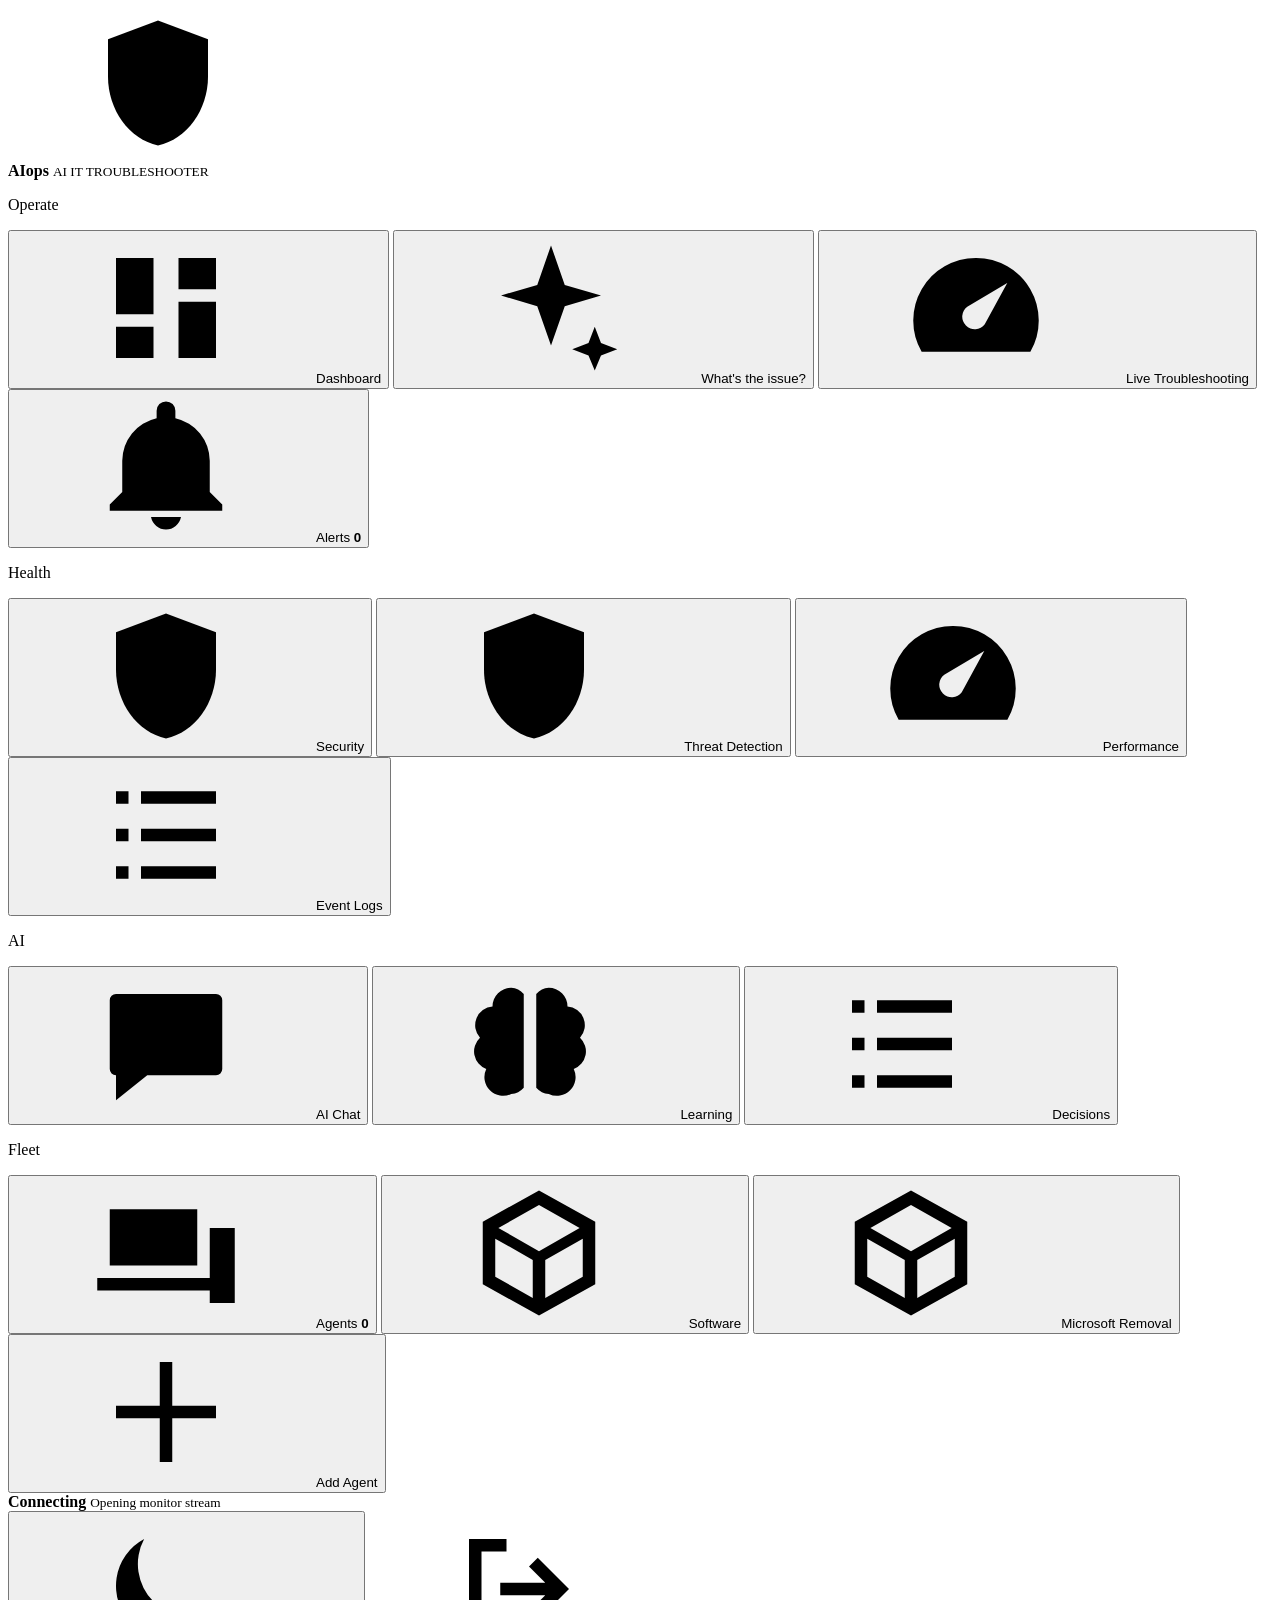
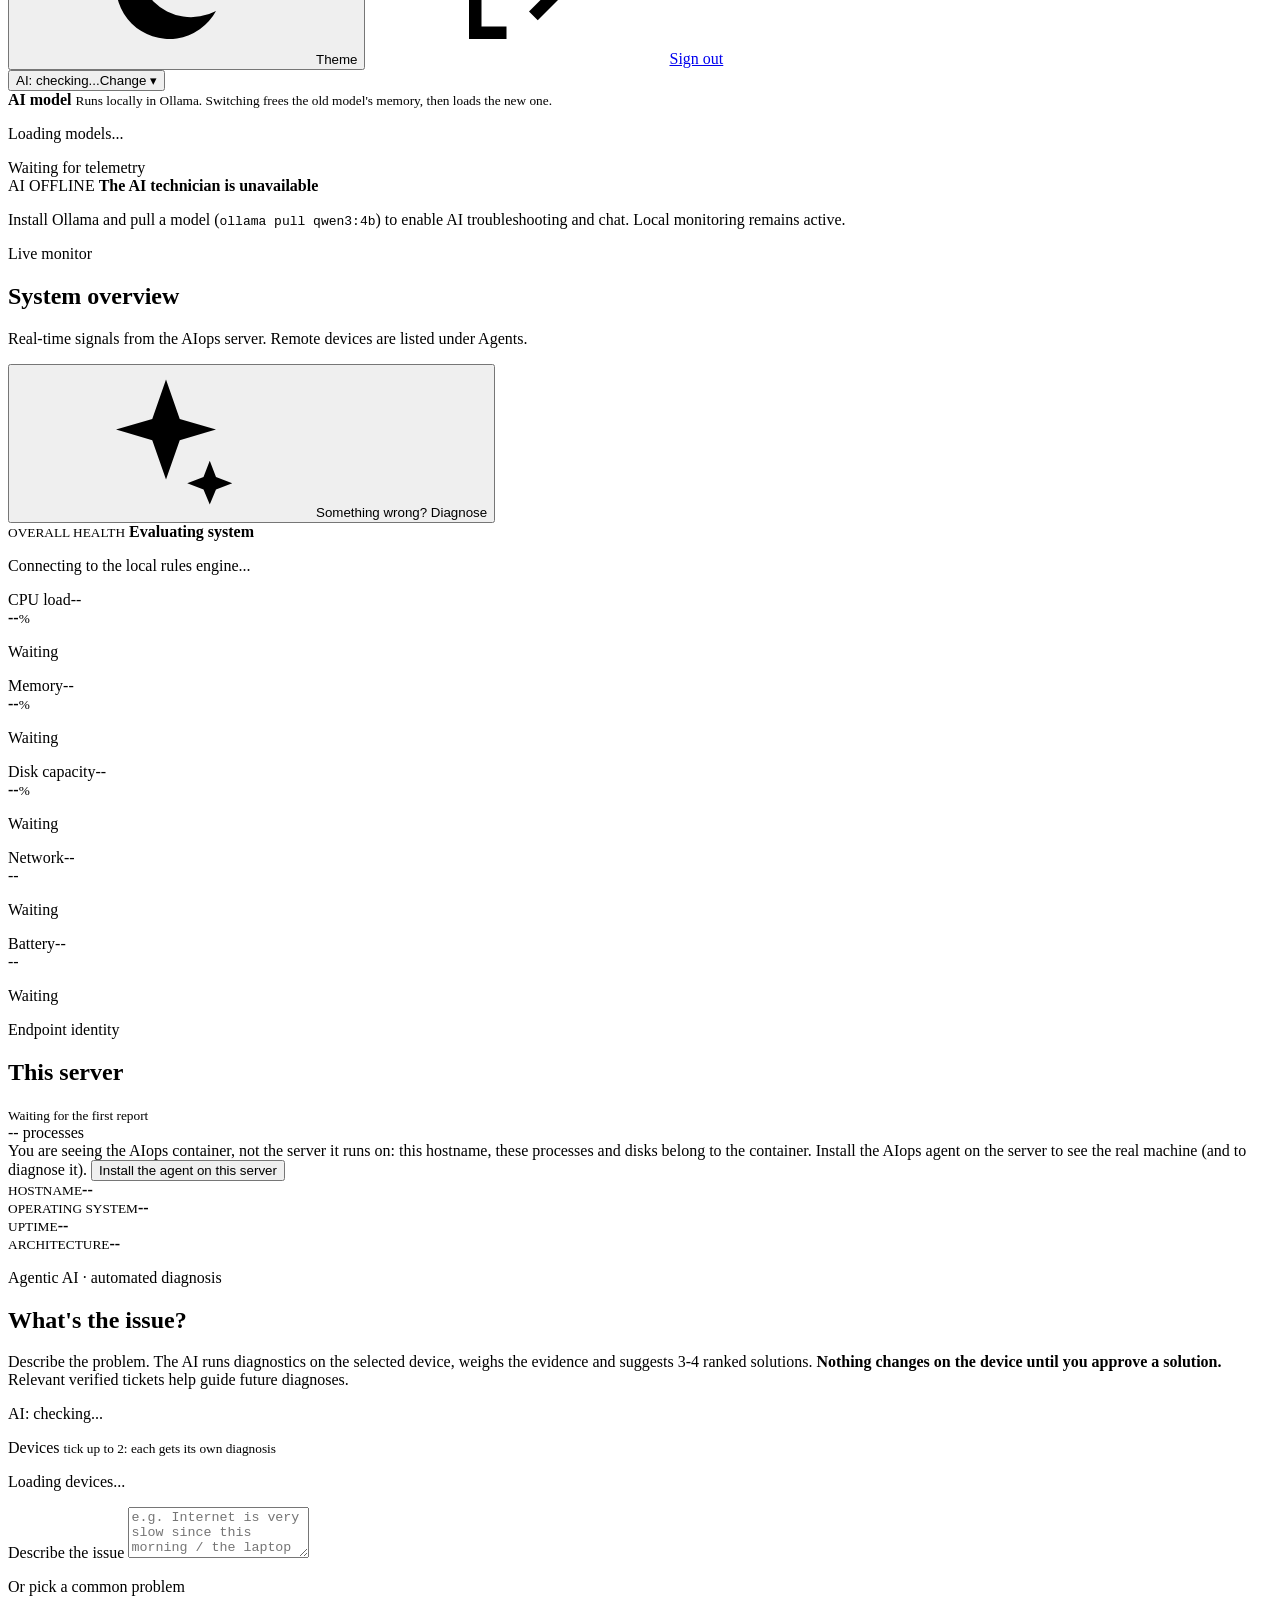
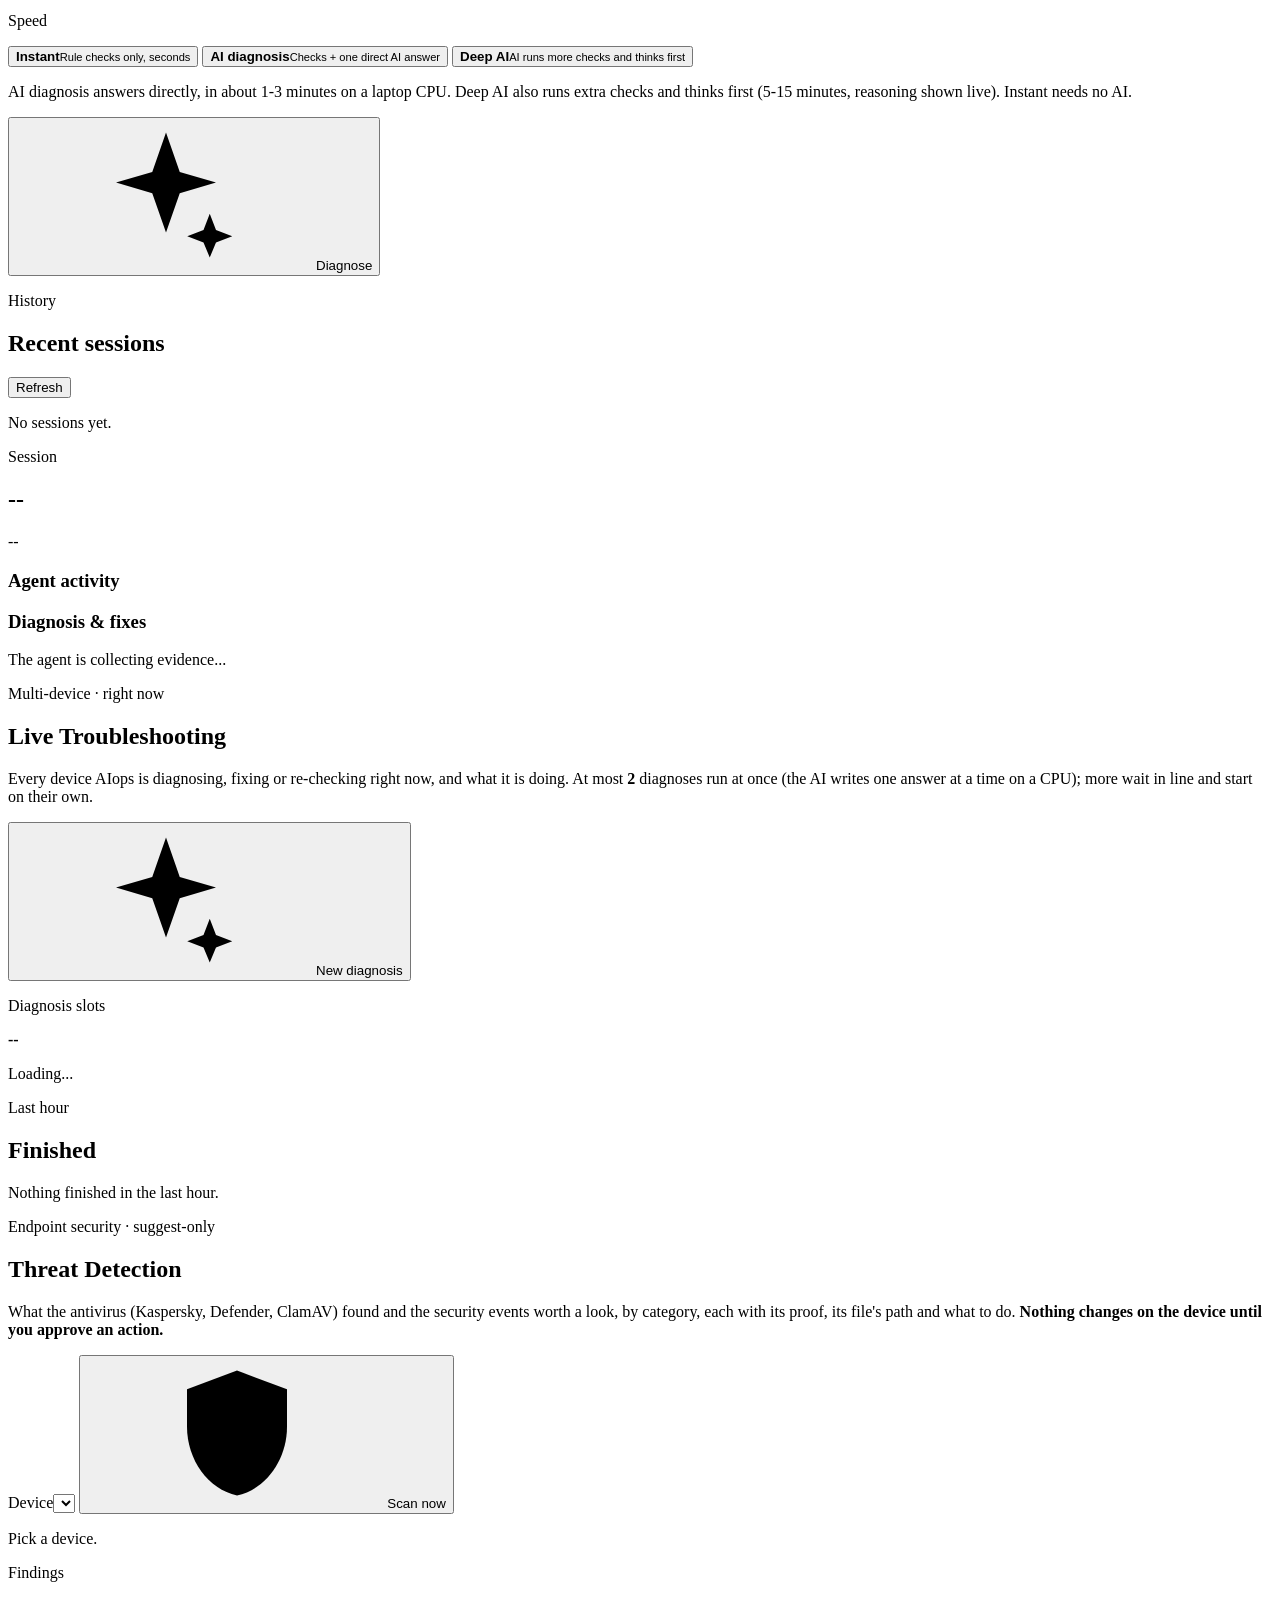
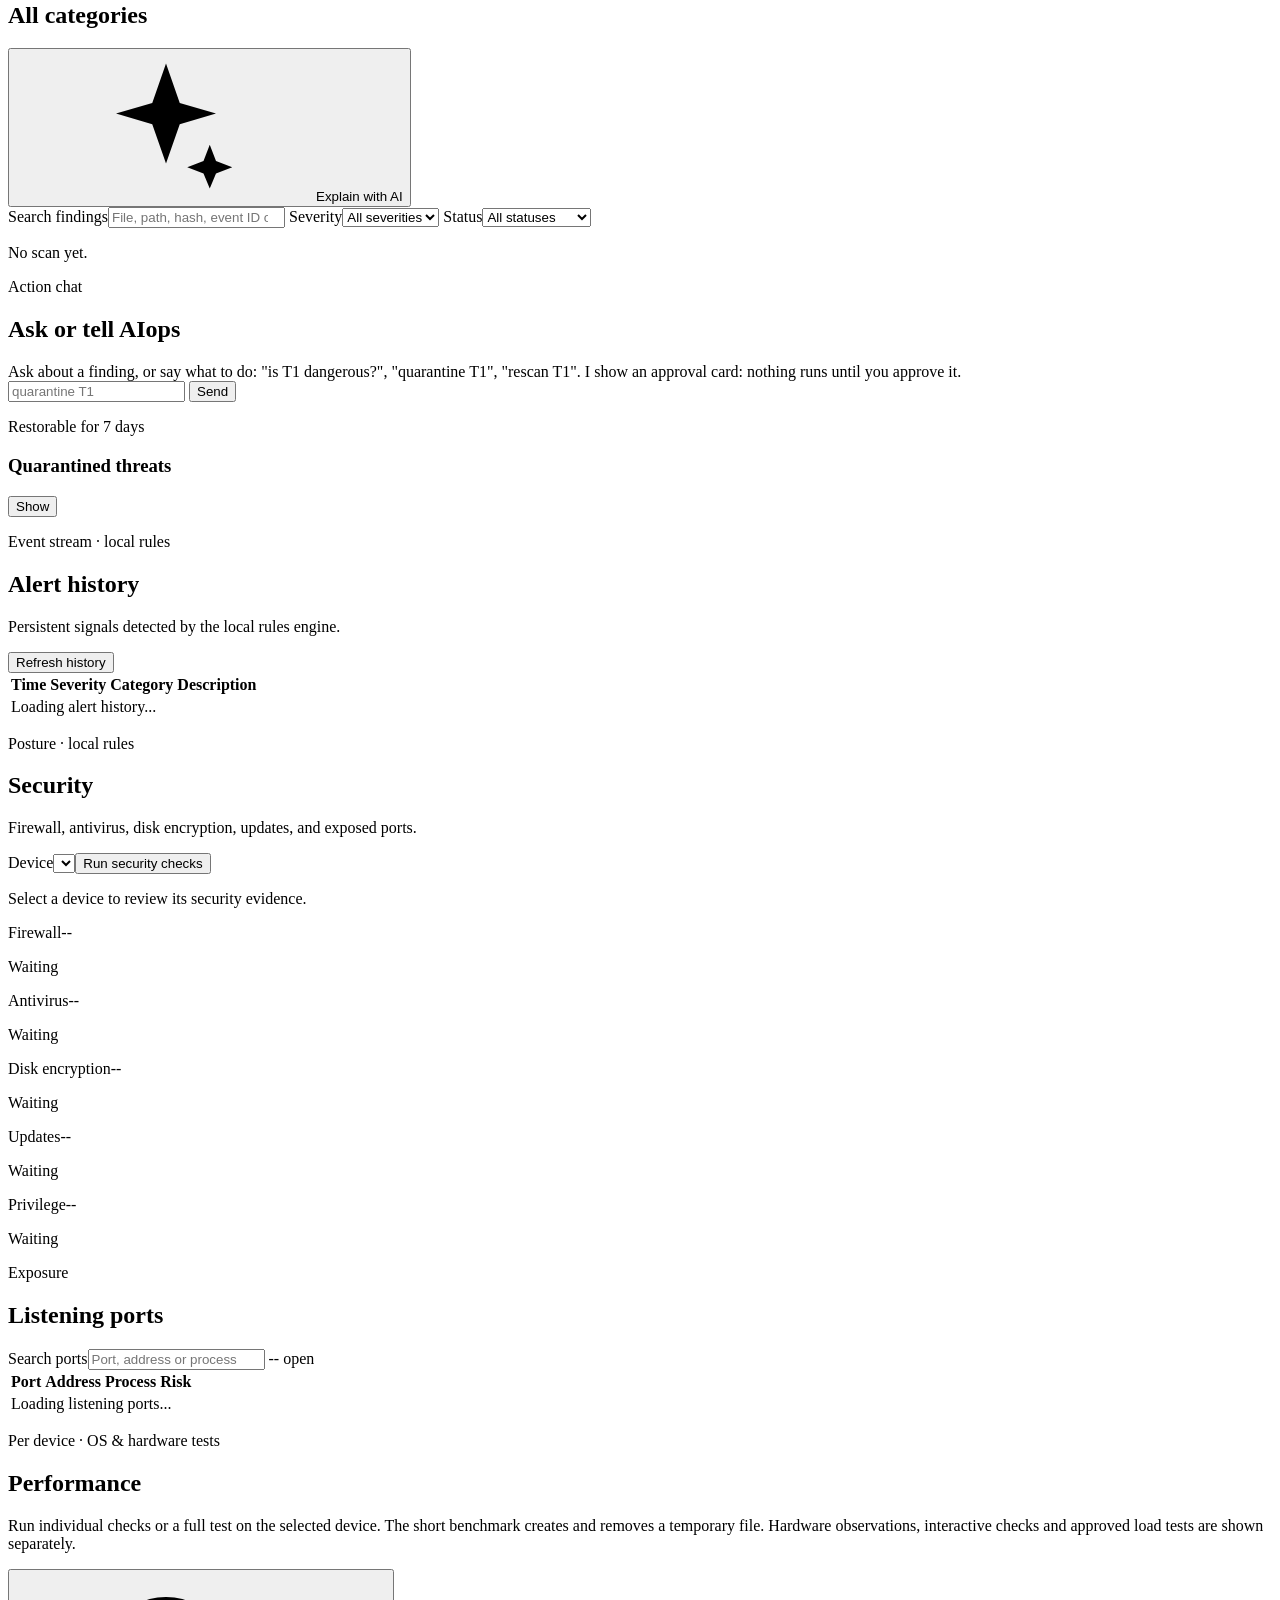
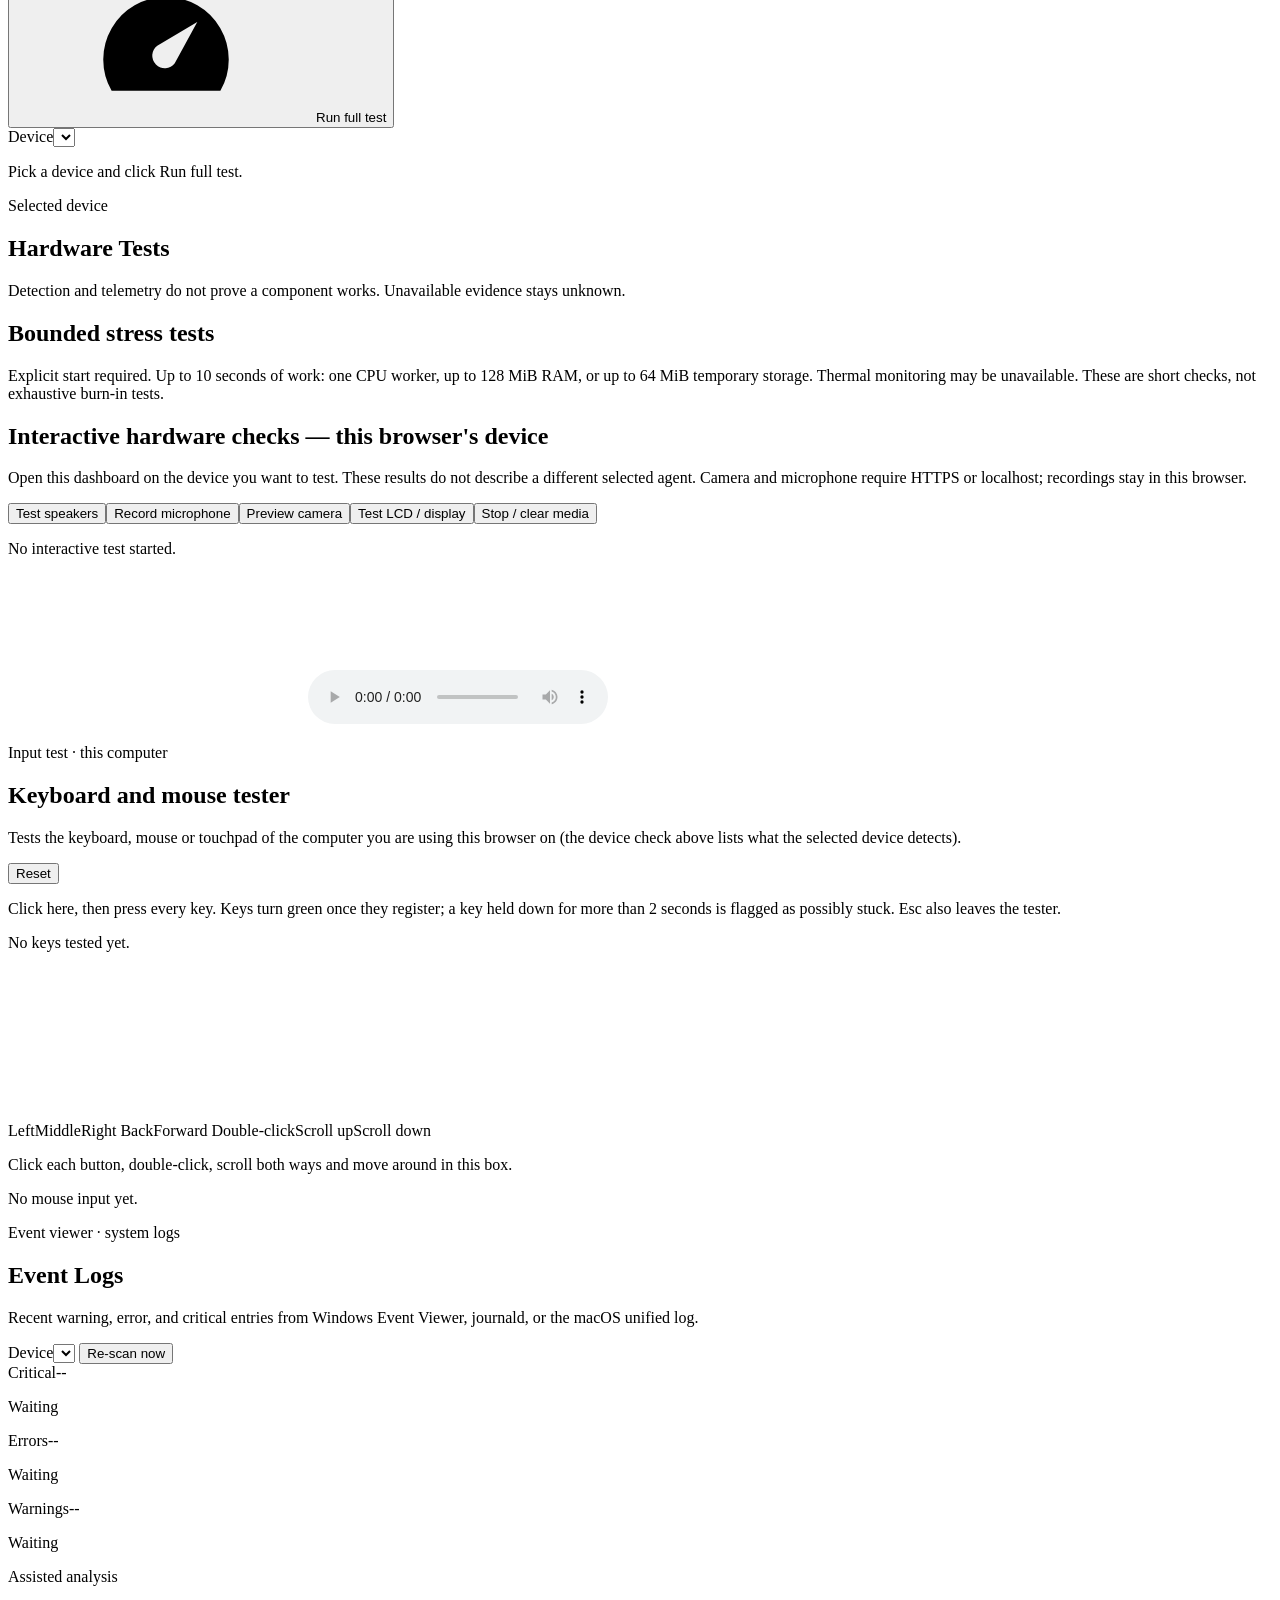
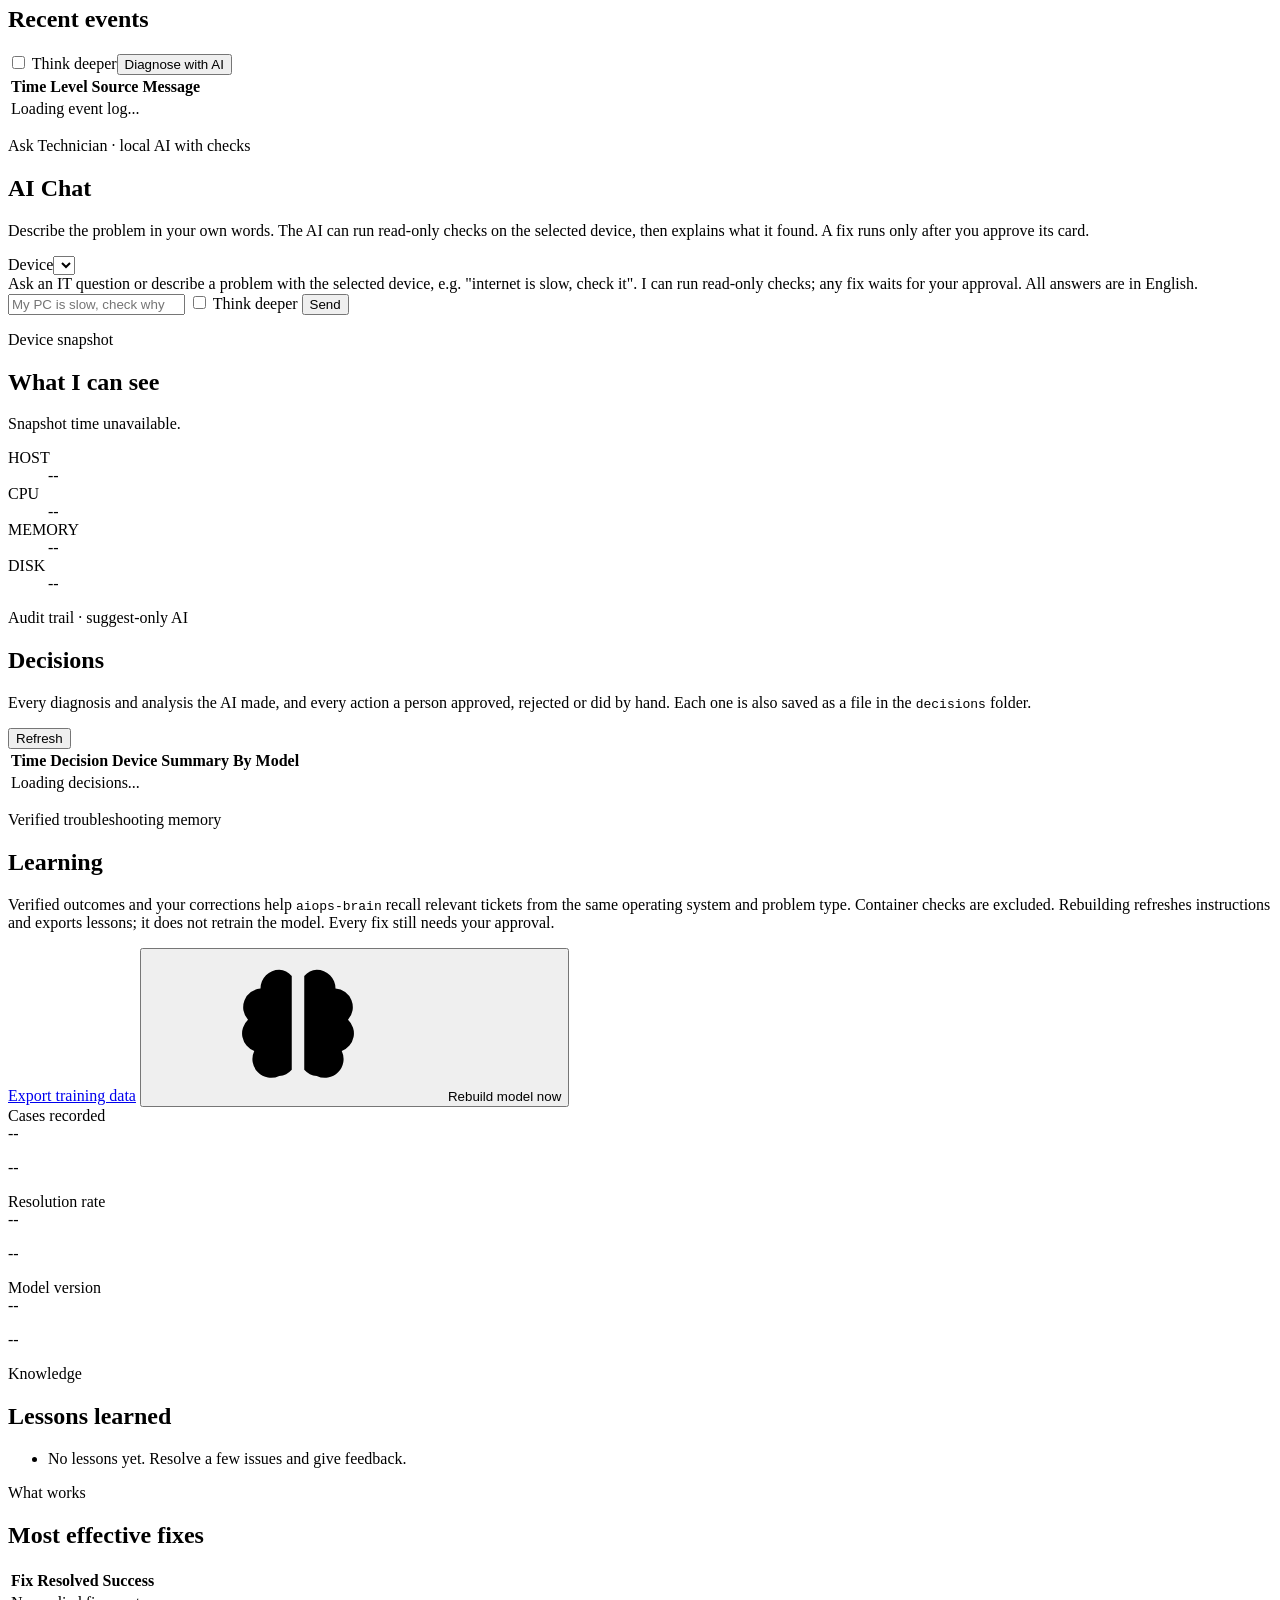
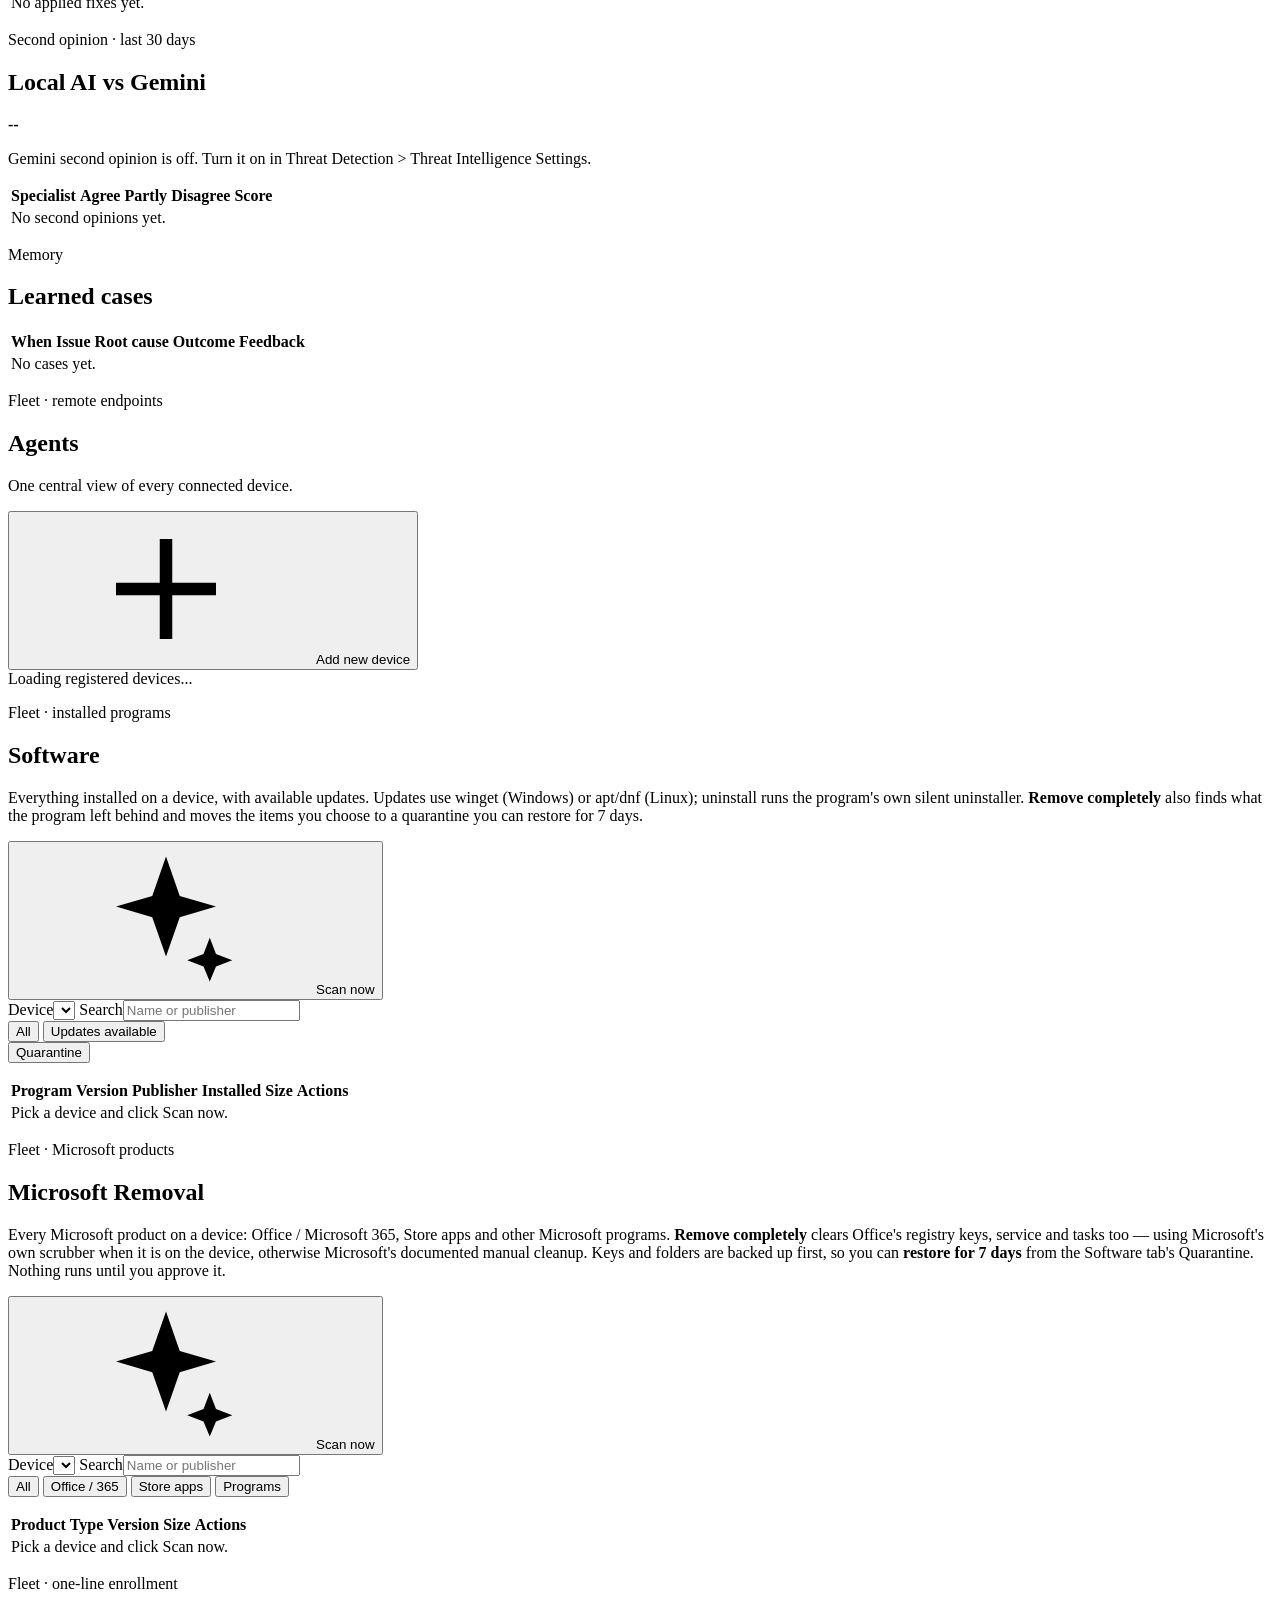
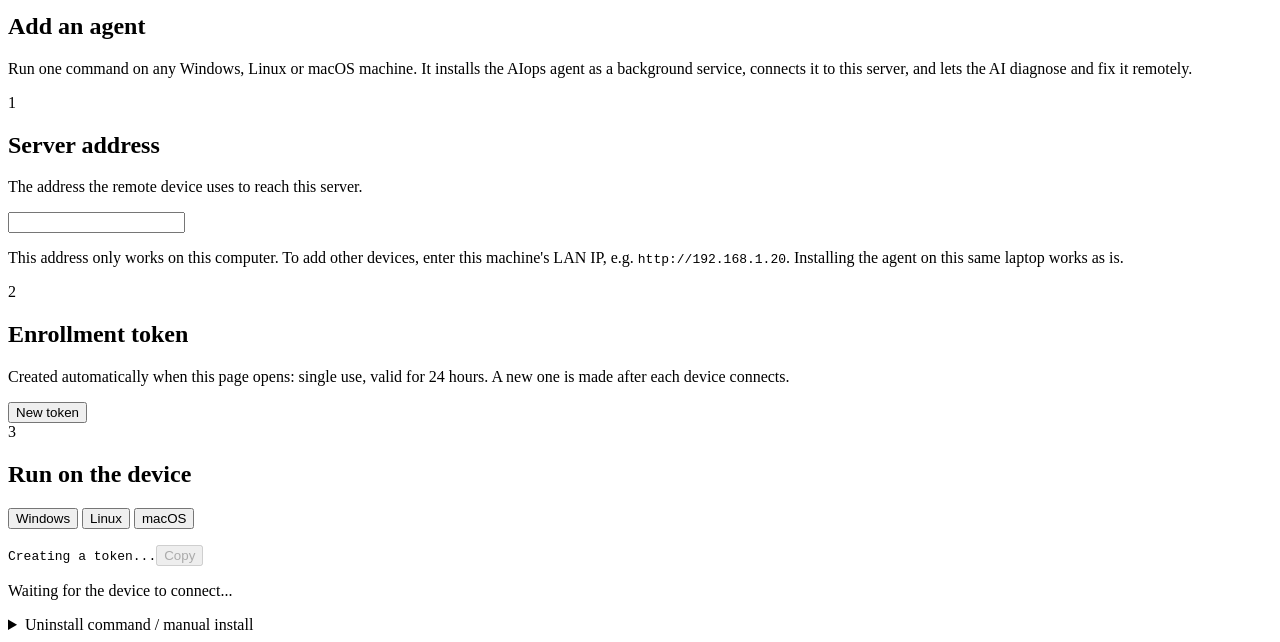
==== commit cb0912ce: "Version 2.1.0" ====
--- a/frontend/index.html
+++ b/frontend/index.html
@@ -5,7 +5,7 @@
   <meta name="viewport" content="width=device-width, initial-scale=1">
   <title>AIops · AI IT Troubleshooter</title>
   <link rel="icon" href="data:image/svg+xml,%3Csvg xmlns='http://www.w3.org/2000/svg' viewBox='0 0 32 32'%3E%3Crect width='32' height='32' rx='8' fill='%235b8cff'/%3E%3Cpath d='M16 6l8 3v6c0 5-3.4 9.4-8 11-4.6-1.6-8-6-8-11V9z' fill='white'/%3E%3C/svg%3E">
-  <link rel="stylesheet" href="/static/style.css?v=20261030c">
+  <link rel="stylesheet" href="/static/style.css?v=20261122">
   <script>
     try { const saved = localStorage.getItem('sentinel-theme'); if (saved) document.documentElement.dataset.theme = saved; } catch (_error) {}
   </script>
@@ -537,6 +537,16 @@
               </table>
             </div>
           </section>
+          <section class="panel">
+            <div class="section-heading"><div><p class="kicker">Second opinion · last 30 days</p><h2>Local AI vs Gemini</h2></div><strong id="learn-agree-rate">--</strong></div>
+            <p id="learn-agree-summary" class="soft-label">Gemini second opinion is off. Turn it on in Threat Detection &gt; Threat Intelligence Settings.</p>
+            <div class="table-wrap flat">
+              <table class="compact-table">
+                <thead><tr><th>Specialist</th><th>Agree</th><th>Partly</th><th>Disagree</th><th>Score</th></tr></thead>
+                <tbody id="learn-agree"><tr><td colspan="5" class="empty-state">No second opinions yet.</td></tr></tbody>
+              </table>
+            </div>
+          </section>
         </div>
 
         <section class="panel">
@@ -643,6 +653,7 @@
             <input id="enroll-server" class="field-input" autocomplete="off" spellcheck="false">
             <p id="enroll-server-warning" class="enroll-warning hidden">This address only works on this computer. To add other devices, enter this machine's LAN IP, e.g. <code>http://192.168.1.20</code>. Installing the agent on this same laptop works as is.</p>
             <p id="enroll-ngrok-note" class="enroll-warning hidden"></p>
+            <p id="enroll-lan-note" class="enroll-warning hidden"></p>
           </section>
 
           <section id="enroll-token-step" class="panel enroll-step">
@@ -682,8 +693,8 @@
   </div>
 
   <div id="toast" class="toast hidden" role="status" aria-live="polite"></div>
-  <script src="/static/app.js?v=20261117b"></script>
+  <script src="/static/app.js?v=20261123"></script>
   <script src="/static/workbench.js?v=20261105"></script>
-  <script src="/static/threat_intelligence.js?v=20261116"></script>
+  <script src="/static/threat_intelligence.js?v=20261122"></script>
 </body>
 </html>
